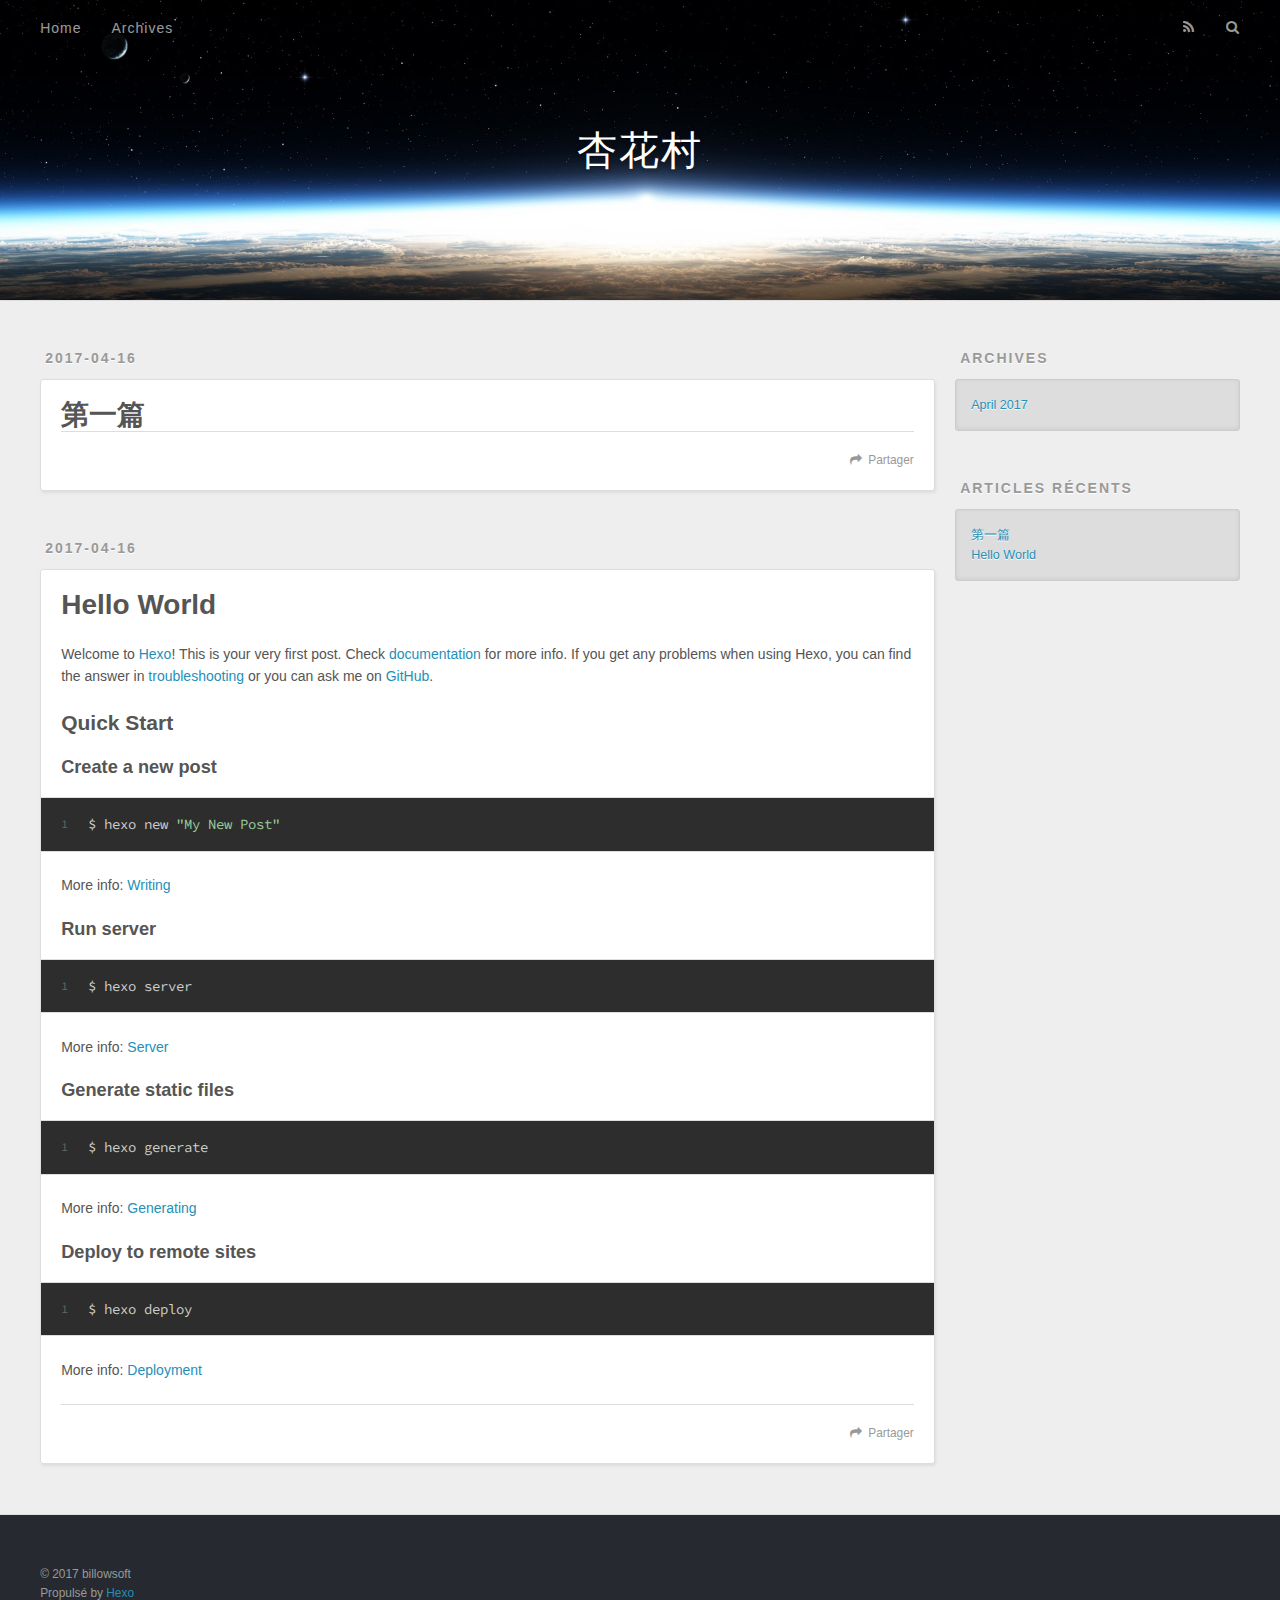
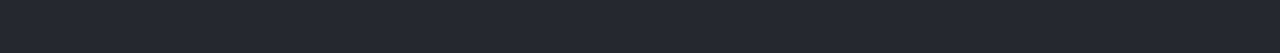
==== index.html @ 6be40b45 "Site updated: 2017-04-16 17:33:04" ====
<!DOCTYPE html>
<html>
<head>
  <meta charset="utf-8">
  
  <title>杏花村</title>
  <meta name="viewport" content="width=device-width, initial-scale=1, maximum-scale=1">
  <meta property="og:type" content="website">
<meta property="og:title" content="杏花村">
<meta property="og:url" content="http://yoursite.com/index.html">
<meta property="og:site_name" content="杏花村">
<meta name="twitter:card" content="summary">
<meta name="twitter:title" content="杏花村">
  
    <link rel="alternate" href="/atom.xml" title="杏花村" type="application/atom+xml">
  
  
    <link rel="icon" href="/favicon.png">
  
  
    <link href="//fonts.googleapis.com/css?family=Source+Code+Pro" rel="stylesheet" type="text/css">
  
  <link rel="stylesheet" href="/css/style.css">
  

</head>

<body>
  <div id="container">
    <div id="wrap">
      <header id="header">
  <div id="banner"></div>
  <div id="header-outer" class="outer">
    <div id="header-title" class="inner">
      <h1 id="logo-wrap">
        <a href="/" id="logo">杏花村</a>
      </h1>
      
    </div>
    <div id="header-inner" class="inner">
      <nav id="main-nav">
        <a id="main-nav-toggle" class="nav-icon"></a>
        
          <a class="main-nav-link" href="/">Home</a>
        
          <a class="main-nav-link" href="/archives">Archives</a>
        
      </nav>
      <nav id="sub-nav">
        
          <a id="nav-rss-link" class="nav-icon" href="/atom.xml" title="Flux RSS"></a>
        
        <a id="nav-search-btn" class="nav-icon" title="Rechercher"></a>
      </nav>
      <div id="search-form-wrap">
        <form action="//google.com/search" method="get" accept-charset="UTF-8" class="search-form"><input type="search" name="q" class="search-form-input" placeholder="Search"><button type="submit" class="search-form-submit">&#xF002;</button><input type="hidden" name="sitesearch" value="http://yoursite.com"></form>
      </div>
    </div>
  </div>
</header>
      <div class="outer">
        <section id="main">
  
    <article id="post-第一篇" class="article article-type-post" itemscope itemprop="blogPost">
  <div class="article-meta">
    <a href="/2017/04/16/第一篇/" class="article-date">
  <time datetime="2017-04-16T09:29:14.000Z" itemprop="datePublished">2017-04-16</time>
</a>
    
  </div>
  <div class="article-inner">
    
    
      <header class="article-header">
        
  
    <h1 itemprop="name">
      <a class="article-title" href="/2017/04/16/第一篇/">第一篇</a>
    </h1>
  

      </header>
    
    <div class="article-entry" itemprop="articleBody">
      
        
      
    </div>
    <footer class="article-footer">
      <a data-url="http://yoursite.com/2017/04/16/第一篇/" data-id="cj1khpnc20001h8ak7yuto65y" class="article-share-link">Partager</a>
      
      
    </footer>
  </div>
  
</article>


  
    <article id="post-hello-world" class="article article-type-post" itemscope itemprop="blogPost">
  <div class="article-meta">
    <a href="/2017/04/16/hello-world/" class="article-date">
  <time datetime="2017-04-16T09:22:47.694Z" itemprop="datePublished">2017-04-16</time>
</a>
    
  </div>
  <div class="article-inner">
    
    
      <header class="article-header">
        
  
    <h1 itemprop="name">
      <a class="article-title" href="/2017/04/16/hello-world/">Hello World</a>
    </h1>
  

      </header>
    
    <div class="article-entry" itemprop="articleBody">
      
        <p>Welcome to <a href="https://hexo.io/" target="_blank" rel="external">Hexo</a>! This is your very first post. Check <a href="https://hexo.io/docs/" target="_blank" rel="external">documentation</a> for more info. If you get any problems when using Hexo, you can find the answer in <a href="https://hexo.io/docs/troubleshooting.html" target="_blank" rel="external">troubleshooting</a> or you can ask me on <a href="https://github.com/hexojs/hexo/issues" target="_blank" rel="external">GitHub</a>.</p>
<h2 id="Quick-Start"><a href="#Quick-Start" class="headerlink" title="Quick Start"></a>Quick Start</h2><h3 id="Create-a-new-post"><a href="#Create-a-new-post" class="headerlink" title="Create a new post"></a>Create a new post</h3><figure class="highlight bash"><table><tr><td class="gutter"><pre><div class="line">1</div></pre></td><td class="code"><pre><div class="line">$ hexo new <span class="string">"My New Post"</span></div></pre></td></tr></table></figure>
<p>More info: <a href="https://hexo.io/docs/writing.html" target="_blank" rel="external">Writing</a></p>
<h3 id="Run-server"><a href="#Run-server" class="headerlink" title="Run server"></a>Run server</h3><figure class="highlight bash"><table><tr><td class="gutter"><pre><div class="line">1</div></pre></td><td class="code"><pre><div class="line">$ hexo server</div></pre></td></tr></table></figure>
<p>More info: <a href="https://hexo.io/docs/server.html" target="_blank" rel="external">Server</a></p>
<h3 id="Generate-static-files"><a href="#Generate-static-files" class="headerlink" title="Generate static files"></a>Generate static files</h3><figure class="highlight bash"><table><tr><td class="gutter"><pre><div class="line">1</div></pre></td><td class="code"><pre><div class="line">$ hexo generate</div></pre></td></tr></table></figure>
<p>More info: <a href="https://hexo.io/docs/generating.html" target="_blank" rel="external">Generating</a></p>
<h3 id="Deploy-to-remote-sites"><a href="#Deploy-to-remote-sites" class="headerlink" title="Deploy to remote sites"></a>Deploy to remote sites</h3><figure class="highlight bash"><table><tr><td class="gutter"><pre><div class="line">1</div></pre></td><td class="code"><pre><div class="line">$ hexo deploy</div></pre></td></tr></table></figure>
<p>More info: <a href="https://hexo.io/docs/deployment.html" target="_blank" rel="external">Deployment</a></p>

      
    </div>
    <footer class="article-footer">
      <a data-url="http://yoursite.com/2017/04/16/hello-world/" data-id="cj1khpnbm0000h8akjhmw5vc5" class="article-share-link">Partager</a>
      
      
    </footer>
  </div>
  
</article>


  

</section>
        
          <aside id="sidebar">
  
    

  
    

  
    
  
    
  <div class="widget-wrap">
    <h3 class="widget-title">Archives</h3>
    <div class="widget">
      <ul class="archive-list"><li class="archive-list-item"><a class="archive-list-link" href="/archives/2017/04/">April 2017</a></li></ul>
    </div>
  </div>


  
    
  <div class="widget-wrap">
    <h3 class="widget-title">Articles récents</h3>
    <div class="widget">
      <ul>
        
          <li>
            <a href="/2017/04/16/第一篇/">第一篇</a>
          </li>
        
          <li>
            <a href="/2017/04/16/hello-world/">Hello World</a>
          </li>
        
      </ul>
    </div>
  </div>

  
</aside>
        
      </div>
      <footer id="footer">
  
  <div class="outer">
    <div id="footer-info" class="inner">
      &copy; 2017 billowsoft<br>
      Propulsé by <a href="http://hexo.io/" target="_blank">Hexo</a>
    </div>
  </div>
</footer>
    </div>
    <nav id="mobile-nav">
  
    <a href="/" class="mobile-nav-link">Home</a>
  
    <a href="/archives" class="mobile-nav-link">Archives</a>
  
</nav>
    

<script src="//ajax.googleapis.com/ajax/libs/jquery/2.0.3/jquery.min.js"></script>


  <link rel="stylesheet" href="/fancybox/jquery.fancybox.css">
  <script src="/fancybox/jquery.fancybox.pack.js"></script>


<script src="/js/script.js"></script>

  </div>
</body>
</html>
---- css/style.css ----
body {
  width: 100%;
}
body:before,
body:after {
  content: "";
  display: table;
}
body:after {
  clear: both;
}
html,
body,
div,
span,
applet,
object,
iframe,
h1,
h2,
h3,
h4,
h5,
h6,
p,
blockquote,
pre,
a,
abbr,
acronym,
address,
big,
cite,
code,
del,
dfn,
em,
img,
ins,
kbd,
q,
s,
samp,
small,
strike,
strong,
sub,
sup,
tt,
var,
dl,
dt,
dd,
ol,
ul,
li,
fieldset,
form,
label,
legend,
table,
caption,
tbody,
tfoot,
thead,
tr,
th,
td {
  margin: 0;
  padding: 0;
  border: 0;
  outline: 0;
  font-weight: inherit;
  font-style: inherit;
  font-family: inherit;
  font-size: 100%;
  vertical-align: baseline;
}
body {
  line-height: 1;
  color: #000;
  background: #fff;
}
ol,
ul {
  list-style: none;
}
table {
  border-collapse: separate;
  border-spacing: 0;
  vertical-align: middle;
}
caption,
th,
td {
  text-align: left;
  font-weight: normal;
  vertical-align: middle;
}
a img {
  border: none;
}
input,
button {
  margin: 0;
  padding: 0;
}
input::-moz-focus-inner,
button::-moz-focus-inner {
  border: 0;
  padding: 0;
}
@font-face {
  font-family: FontAwesome;
  font-style: normal;
  font-weight: normal;
  src: url("fonts/fontawesome-webfont.eot?v=#4.0.3");
  src: url("fonts/fontawesome-webfont.eot?#iefix&v=#4.0.3") format("embedded-opentype"), url("fonts/fontawesome-webfont.woff?v=#4.0.3") format("woff"), url("fonts/fontawesome-webfont.ttf?v=#4.0.3") format("truetype"), url("fonts/fontawesome-webfont.svg#fontawesomeregular?v=#4.0.3") format("svg");
}
html,
body,
#container {
  height: 100%;
}
body {
  background: #eee;
  font: 14px "Helvetica Neue", Helvetica, Arial, sans-serif;
  -webkit-text-size-adjust: 100%;
}
.outer {
  max-width: 1220px;
  margin: 0 auto;
  padding: 0 20px;
}
.outer:before,
.outer:after {
  content: "";
  display: table;
}
.outer:after {
  clear: both;
}
.inner {
  display: inline;
  float: left;
  width: 98.33333333333333%;
  margin: 0 0.833333333333333%;
}
.left,
.alignleft {
  float: left;
}
.right,
.alignright {
  float: right;
}
.clear {
  clear: both;
}
#container {
  position: relative;
}
.mobile-nav-on {
  overflow: hidden;
}
#wrap {
  height: 100%;
  width: 100%;
  position: absolute;
  top: 0;
  left: 0;
  -webkit-transition: 0.2s ease-out;
  -moz-transition: 0.2s ease-out;
  -ms-transition: 0.2s ease-out;
  transition: 0.2s ease-out;
  z-index: 1;
  background: #eee;
}
.mobile-nav-on #wrap {
  left: 280px;
}
@media screen and (min-width: 768px) {
  #main {
    display: inline;
    float: left;
    width: 73.33333333333333%;
    margin: 0 0.833333333333333%;
  }
}
.article-date,
.article-category-link,
.archive-year,
.widget-title {
  text-decoration: none;
  text-transform: uppercase;
  letter-spacing: 2px;
  color: #999;
  margin-bottom: 1em;
  margin-left: 5px;
  line-height: 1em;
  text-shadow: 0 1px #fff;
  font-weight: bold;
}
.article-inner,
.archive-article-inner {
  background: #fff;
  -webkit-box-shadow: 1px 2px 3px #ddd;
  box-shadow: 1px 2px 3px #ddd;
  border: 1px solid #ddd;
  border-radius: 3px;
}
.article-entry h1,
.widget h1 {
  font-size: 2em;
}
.article-entry h2,
.widget h2 {
  font-size: 1.5em;
}
.article-entry h3,
.widget h3 {
  font-size: 1.3em;
}
.article-entry h4,
.widget h4 {
  font-size: 1.2em;
}
.article-entry h5,
.widget h5 {
  font-size: 1em;
}
.article-entry h6,
.widget h6 {
  font-size: 1em;
  color: #999;
}
.article-entry hr,
.widget hr {
  border: 1px dashed #ddd;
}
.article-entry strong,
.widget strong {
  font-weight: bold;
}
.article-entry em,
.widget em,
.article-entry cite,
.widget cite {
  font-style: italic;
}
.article-entry sup,
.widget sup,
.article-entry sub,
.widget sub {
  font-size: 0.75em;
  line-height: 0;
  position: relative;
  vertical-align: baseline;
}
.article-entry sup,
.widget sup {
  top: -0.5em;
}
.article-entry sub,
.widget sub {
  bottom: -0.2em;
}
.article-entry small,
.widget small {
  font-size: 0.85em;
}
.article-entry acronym,
.widget acronym,
.article-entry abbr,
.widget abbr {
  border-bottom: 1px dotted;
}
.article-entry ul,
.widget ul,
.article-entry ol,
.widget ol,
.article-entry dl,
.widget dl {
  margin: 0 20px;
  line-height: 1.6em;
}
.article-entry ul ul,
.widget ul ul,
.article-entry ol ul,
.widget ol ul,
.article-entry ul ol,
.widget ul ol,
.article-entry ol ol,
.widget ol ol {
  margin-top: 0;
  margin-bottom: 0;
}
.article-entry ul,
.widget ul {
  list-style: disc;
}
.article-entry ol,
.widget ol {
  list-style: decimal;
}
.article-entry dt,
.widget dt {
  font-weight: bold;
}
#header {
  height: 300px;
  position: relative;
  border-bottom: 1px solid #ddd;
}
#header:before,
#header:after {
  content: "";
  position: absolute;
  left: 0;
  right: 0;
  height: 40px;
}
#header:before {
  top: 0;
  background: -webkit-linear-gradient(rgba(0,0,0,0.2), transparent);
  background: -moz-linear-gradient(rgba(0,0,0,0.2), transparent);
  background: -ms-linear-gradient(rgba(0,0,0,0.2), transparent);
  background: linear-gradient(rgba(0,0,0,0.2), transparent);
}
#header:after {
  bottom: 0;
  background: -webkit-linear-gradient(transparent, rgba(0,0,0,0.2));
  background: -moz-linear-gradient(transparent, rgba(0,0,0,0.2));
  background: -ms-linear-gradient(transparent, rgba(0,0,0,0.2));
  background: linear-gradient(transparent, rgba(0,0,0,0.2));
}
#header-outer {
  height: 100%;
  position: relative;
}
#header-inner {
  position: relative;
  overflow: hidden;
}
#banner {
  position: absolute;
  top: 0;
  left: 0;
  width: 100%;
  height: 100%;
  background: url("images/banner.jpg") center #000;
  -webkit-background-size: cover;
  -moz-background-size: cover;
  background-size: cover;
  z-index: -1;
}
#header-title {
  text-align: center;
  height: 40px;
  position: absolute;
  top: 50%;
  left: 0;
  margin-top: -20px;
}
#logo,
#subtitle {
  text-decoration: none;
  color: #fff;
  font-weight: 300;
  text-shadow: 0 1px 4px rgba(0,0,0,0.3);
}
#logo {
  font-size: 40px;
  line-height: 40px;
  letter-spacing: 2px;
}
#subtitle {
  font-size: 16px;
  line-height: 16px;
  letter-spacing: 1px;
}
#subtitle-wrap {
  margin-top: 16px;
}
#main-nav {
  float: left;
  margin-left: -15px;
}
.nav-icon,
.main-nav-link {
  float: left;
  color: #fff;
  opacity: 0.6;
  text-decoration: none;
  text-shadow: 0 1px rgba(0,0,0,0.2);
  -webkit-transition: opacity 0.2s;
  -moz-transition: opacity 0.2s;
  -ms-transition: opacity 0.2s;
  transition: opacity 0.2s;
  display: block;
  padding: 20px 15px;
}
.nav-icon:hover,
.main-nav-link:hover {
  opacity: 1;
}
.nav-icon {
  font-family: FontAwesome;
  text-align: center;
  font-size: 14px;
  width: 14px;
  height: 14px;
  padding: 20px 15px;
  position: relative;
  cursor: pointer;
}
.main-nav-link {
  font-weight: 300;
  letter-spacing: 1px;
}
@media screen and (max-width: 479px) {
  .main-nav-link {
    display: none;
  }
}
#main-nav-toggle {
  display: none;
}
#main-nav-toggle:before {
  content: "\f0c9";
}
@media screen and (max-width: 479px) {
  #main-nav-toggle {
    display: block;
  }
}
#sub-nav {
  float: right;
  margin-right: -15px;
}
#nav-rss-link:before {
  content: "\f09e";
}
#nav-search-btn:before {
  content: "\f002";
}
#search-form-wrap {
  position: absolute;
  top: 15px;
  width: 150px;
  height: 30px;
  right: -150px;
  opacity: 0;
  -webkit-transition: 0.2s ease-out;
  -moz-transition: 0.2s ease-out;
  -ms-transition: 0.2s ease-out;
  transition: 0.2s ease-out;
}
#search-form-wrap.on {
  opacity: 1;
  right: 0;
}
@media screen and (max-width: 479px) {
  #search-form-wrap {
    width: 100%;
    right: -100%;
  }
}
.search-form {
  position: absolute;
  top: 0;
  left: 0;
  right: 0;
  background: #fff;
  padding: 5px 15px;
  border-radius: 15px;
  -webkit-box-shadow: 0 0 10px rgba(0,0,0,0.3);
  box-shadow: 0 0 10px rgba(0,0,0,0.3);
}
.search-form-input {
  border: none;
  background: none;
  color: #555;
  width: 100%;
  font: 13px "Helvetica Neue", Helvetica, Arial, sans-serif;
  outline: none;
}
.search-form-input::-webkit-search-results-decoration,
.search-form-input::-webkit-search-cancel-button {
  -webkit-appearance: none;
}
.search-form-submit {
  position: absolute;
  top: 50%;
  right: 10px;
  margin-top: -7px;
  font: 13px FontAwesome;
  border: none;
  background: none;
  color: #bbb;
  cursor: pointer;
}
.search-form-submit:hover,
.search-form-submit:focus {
  color: #777;
}
.article {
  margin: 50px 0;
}
.article-inner {
  overflow: hidden;
}
.article-meta:before,
.article-meta:after {
  content: "";
  display: table;
}
.article-meta:after {
  clear: both;
}
.article-date {
  float: left;
}
.article-category {
  float: left;
  line-height: 1em;
  color: #ccc;
  text-shadow: 0 1px #fff;
  margin-left: 8px;
}
.article-category:before {
  content: "\2022";
}
.article-category-link {
  margin: 0 12px 1em;
}
.article-header {
  padding: 20px 20px 0;
}
.article-title {
  text-decoration: none;
  font-size: 2em;
  font-weight: bold;
  color: #555;
  line-height: 1.1em;
  -webkit-transition: color 0.2s;
  -moz-transition: color 0.2s;
  -ms-transition: color 0.2s;
  transition: color 0.2s;
}
a.article-title:hover {
  color: #258fb8;
}
.article-entry {
  color: #555;
  padding: 0 20px;
}
.article-entry:before,
.article-entry:after {
  content: "";
  display: table;
}
.article-entry:after {
  clear: both;
}
.article-entry p,
.article-entry table {
  line-height: 1.6em;
  margin: 1.6em 0;
}
.article-entry h1,
.article-entry h2,
.article-entry h3,
.article-entry h4,
.article-entry h5,
.article-entry h6 {
  font-weight: bold;
}
.article-entry h1,
.article-entry h2,
.article-entry h3,
.article-entry h4,
.article-entry h5,
.article-entry h6 {
  line-height: 1.1em;
  margin: 1.1em 0;
}
.article-entry a {
  color: #258fb8;
  text-decoration: none;
}
.article-entry a:hover {
  text-decoration: underline;
}
.article-entry ul,
.article-entry ol,
.article-entry dl {
  margin-top: 1.6em;
  margin-bottom: 1.6em;
}
.article-entry img,
.article-entry video {
  max-width: 100%;
  height: auto;
  display: block;
  margin: auto;
}
.article-entry iframe {
  border: none;
}
.article-entry table {
  width: 100%;
  border-collapse: collapse;
  border-spacing: 0;
}
.article-entry th {
  font-weight: bold;
  border-bottom: 3px solid #ddd;
  padding-bottom: 0.5em;
}
.article-entry td {
  border-bottom: 1px solid #ddd;
  padding: 10px 0;
}
.article-entry blockquote {
  font-family: Georgia, "Times New Roman", serif;
  font-size: 1.4em;
  margin: 1.6em 20px;
  text-align: center;
}
.article-entry blockquote footer {
  font-size: 14px;
  margin: 1.6em 0;
  font-family: "Helvetica Neue", Helvetica, Arial, sans-serif;
}
.article-entry blockquote footer cite:before {
  content: "—";
  padding: 0 0.5em;
}
.article-entry .pullquote {
  text-align: left;
  width: 45%;
  margin: 0;
}
.article-entry .pullquote.left {
  margin-left: 0.5em;
  margin-right: 1em;
}
.article-entry .pullquote.right {
  margin-right: 0.5em;
  margin-left: 1em;
}
.article-entry .caption {
  color: #999;
  display: block;
  font-size: 0.9em;
  margin-top: 0.5em;
  position: relative;
  text-align: center;
}
.article-entry .video-container {
  position: relative;
  padding-top: 56.25%;
  height: 0;
  overflow: hidden;
}
.article-entry .video-container iframe,
.article-entry .video-container object,
.article-entry .video-container embed {
  position: absolute;
  top: 0;
  left: 0;
  width: 100%;
  height: 100%;
  margin-top: 0;
}
.article-more-link a {
  display: inline-block;
  line-height: 1em;
  padding: 6px 15px;
  border-radius: 15px;
  background: #eee;
  color: #999;
  text-shadow: 0 1px #fff;
  text-decoration: none;
}
.article-more-link a:hover {
  background: #258fb8;
  color: #fff;
  text-decoration: none;
  text-shadow: 0 1px #1e7293;
}
.article-footer {
  font-size: 0.85em;
  line-height: 1.6em;
  border-top: 1px solid #ddd;
  padding-top: 1.6em;
  margin: 0 20px 20px;
}
.article-footer:before,
.article-footer:after {
  content: "";
  display: table;
}
.article-footer:after {
  clear: both;
}
.article-footer a {
  color: #999;
  text-decoration: none;
}
.article-footer a:hover {
  color: #555;
}
.article-tag-list-item {
  float: left;
  margin-right: 10px;
}
.article-tag-list-link:before {
  content: "#";
}
.article-comment-link {
  float: right;
}
.article-comment-link:before {
  content: "\f075";
  font-family: FontAwesome;
  padding-right: 8px;
}
.article-share-link {
  cursor: pointer;
  float: right;
  margin-left: 20px;
}
.article-share-link:before {
  content: "\f064";
  font-family: FontAwesome;
  padding-right: 6px;
}
#article-nav {
  position: relative;
}
#article-nav:before,
#article-nav:after {
  content: "";
  display: table;
}
#article-nav:after {
  clear: both;
}
@media screen and (min-width: 768px) {
  #article-nav {
    margin: 50px 0;
  }
  #article-nav:before {
    width: 8px;
    height: 8px;
    position: absolute;
    top: 50%;
    left: 50%;
    margin-top: -4px;
    margin-left: -4px;
    content: "";
    border-radius: 50%;
    background: #ddd;
    -webkit-box-shadow: 0 1px 2px #fff;
    box-shadow: 0 1px 2px #fff;
  }
}
.article-nav-link-wrap {
  text-decoration: none;
  text-shadow: 0 1px #fff;
  color: #999;
  -webkit-box-sizing: border-box;
  -moz-box-sizing: border-box;
  box-sizing: border-box;
  margin-top: 50px;
  text-align: center;
  display: block;
}
.article-nav-link-wrap:hover {
  color: #555;
}
@media screen and (min-width: 768px) {
  .article-nav-link-wrap {
    width: 50%;
    margin-top: 0;
  }
}
@media screen and (min-width: 768px) {
  #article-nav-newer {
    float: left;
    text-align: right;
    padding-right: 20px;
  }
}
@media screen and (min-width: 768px) {
  #article-nav-older {
    float: right;
    text-align: left;
    padding-left: 20px;
  }
}
.article-nav-caption {
  text-transform: uppercase;
  letter-spacing: 2px;
  color: #ddd;
  line-height: 1em;
  font-weight: bold;
}
#article-nav-newer .article-nav-caption {
  margin-right: -2px;
}
.article-nav-title {
  font-size: 0.85em;
  line-height: 1.6em;
  margin-top: 0.5em;
}
.article-share-box {
  position: absolute;
  display: none;
  background: #fff;
  -webkit-box-shadow: 1px 2px 10px rgba(0,0,0,0.2);
  box-shadow: 1px 2px 10px rgba(0,0,0,0.2);
  border-radius: 3px;
  margin-left: -145px;
  overflow: hidden;
  z-index: 1;
}
.article-share-box.on {
  display: block;
}
.article-share-input {
  width: 100%;
  background: none;
  -webkit-box-sizing: border-box;
  -moz-box-sizing: border-box;
  box-sizing: border-box;
  font: 14px "Helvetica Neue", Helvetica, Arial, sans-serif;
  padding: 0 15px;
  color: #555;
  outline: none;
  border: 1px solid #ddd;
  border-radius: 3px 3px 0 0;
  height: 36px;
  line-height: 36px;
}
.article-share-links {
  background: #eee;
}
.article-share-links:before,
.article-share-links:after {
  content: "";
  display: table;
}
.article-share-links:after {
  clear: both;
}
.article-share-twitter,
.article-share-facebook,
.article-share-pinterest,
.article-share-google {
  width: 50px;
  height: 36px;
  display: block;
  float: left;
  position: relative;
  color: #999;
  text-shadow: 0 1px #fff;
}
.article-share-twitter:before,
.article-share-facebook:before,
.article-share-pinterest:before,
.article-share-google:before {
  font-size: 20px;
  font-family: FontAwesome;
  width: 20px;
  height: 20px;
  position: absolute;
  top: 50%;
  left: 50%;
  margin-top: -10px;
  margin-left: -10px;
  text-align: center;
}
.article-share-twitter:hover,
.article-share-facebook:hover,
.article-share-pinterest:hover,
.article-share-google:hover {
  color: #fff;
}
.article-share-twitter:before {
  content: "\f099";
}
.article-share-twitter:hover {
  background: #00aced;
  text-shadow: 0 1px #008abe;
}
.article-share-facebook:before {
  content: "\f09a";
}
.article-share-facebook:hover {
  background: #3b5998;
  text-shadow: 0 1px #2f477a;
}
.article-share-pinterest:before {
  content: "\f0d2";
}
.article-share-pinterest:hover {
  background: #cb2027;
  text-shadow: 0 1px #a21a1f;
}
.article-share-google:before {
  content: "\f0d5";
}
.article-share-google:hover {
  background: #dd4b39;
  text-shadow: 0 1px #be3221;
}
.article-gallery {
  background: #000;
  position: relative;
}
.article-gallery-photos {
  position: relative;
  overflow: hidden;
}
.article-gallery-img {
  display: none;
  max-width: 100%;
}
.article-gallery-img:first-child {
  display: block;
}
.article-gallery-img.loaded {
  position: absolute;
  display: block;
}
.article-gallery-img img {
  display: block;
  max-width: 100%;
  margin: 0 auto;
}
#comments {
  background: #fff;
  -webkit-box-shadow: 1px 2px 3px #ddd;
  box-shadow: 1px 2px 3px #ddd;
  padding: 20px;
  border: 1px solid #ddd;
  border-radius: 3px;
  margin: 50px 0;
}
#comments a {
  color: #258fb8;
}
.archives-wrap {
  margin: 50px 0;
}
.archives:before,
.archives:after {
  content: "";
  display: table;
}
.archives:after {
  clear: both;
}
.archive-year-wrap {
  margin-bottom: 1em;
}
.archives {
  -webkit-column-gap: 10px;
  -moz-column-gap: 10px;
  column-gap: 10px;
}
@media screen and (min-width: 480px) and (max-width: 767px) {
  .archives {
    -webkit-column-count: 2;
    -moz-column-count: 2;
    column-count: 2;
  }
}
@media screen and (min-width: 768px) {
  .archives {
    -webkit-column-count: 3;
    -moz-column-count: 3;
    column-count: 3;
  }
}
.archive-article {
  -webkit-column-break-inside: avoid;
  page-break-inside: avoid;
  overflow: hidden;
  break-inside: avoid-column;
}
.archive-article-inner {
  padding: 10px;
  margin-bottom: 15px;
}
.archive-article-title {
  text-decoration: none;
  font-weight: bold;
  color: #555;
  -webkit-transition: color 0.2s;
  -moz-transition: color 0.2s;
  -ms-transition: color 0.2s;
  transition: color 0.2s;
  line-height: 1.6em;
}
.archive-article-title:hover {
  color: #258fb8;
}
.archive-article-footer {
  margin-top: 1em;
}
.archive-article-date {
  color: #999;
  text-decoration: none;
  font-size: 0.85em;
  line-height: 1em;
  margin-bottom: 0.5em;
  display: block;
}
#page-nav {
  margin: 50px auto;
  background: #fff;
  -webkit-box-shadow: 1px 2px 3px #ddd;
  box-shadow: 1px 2px 3px #ddd;
  border: 1px solid #ddd;
  border-radius: 3px;
  text-align: center;
  color: #999;
  overflow: hidden;
}
#page-nav:before,
#page-nav:after {
  content: "";
  display: table;
}
#page-nav:after {
  clear: both;
}
#page-nav a,
#page-nav span {
  padding: 10px 20px;
  line-height: 1;
  height: 2ex;
}
#page-nav a {
  color: #999;
  text-decoration: none;
}
#page-nav a:hover {
  background: #999;
  color: #fff;
}
#page-nav .prev {
  float: left;
}
#page-nav .next {
  float: right;
}
#page-nav .page-number {
  display: inline-block;
}
@media screen and (max-width: 479px) {
  #page-nav .page-number {
    display: none;
  }
}
#page-nav .current {
  color: #555;
  font-weight: bold;
}
#page-nav .space {
  color: #ddd;
}
#footer {
  background: #262a30;
  padding: 50px 0;
  border-top: 1px solid #ddd;
  color: #999;
}
#footer a {
  color: #258fb8;
  text-decoration: none;
}
#footer a:hover {
  text-decoration: underline;
}
#footer-info {
  line-height: 1.6em;
  font-size: 0.85em;
}
.article-entry pre,
.article-entry .highlight {
  background: #2d2d2d;
  margin: 0 -20px;
  padding: 15px 20px;
  border-style: solid;
  border-color: #ddd;
  border-width: 1px 0;
  overflow: auto;
  color: #ccc;
  line-height: 22.400000000000002px;
}
.article-entry .highlight .gutter pre,
.article-entry .gist .gist-file .gist-data .line-numbers {
  color: #666;
  font-size: 0.85em;
}
.article-entry pre,
.article-entry code {
  font-family: "Source Code Pro", Consolas, Monaco, Menlo, Consolas, monospace;
}
.article-entry code {
  background: #eee;
  text-shadow: 0 1px #fff;
  padding: 0 0.3em;
}
.article-entry pre code {
  background: none;
  text-shadow: none;
  padding: 0;
}
.article-entry .highlight pre {
  border: none;
  margin: 0;
  padding: 0;
}
.article-entry .highlight table {
  margin: 0;
  width: auto;
}
.article-entry .highlight td {
  border: none;
  padding: 0;
}
.article-entry .highlight figcaption {
  font-size: 0.85em;
  color: #999;
  line-height: 1em;
  margin-bottom: 1em;
}
.article-entry .highlight figcaption:before,
.article-entry .highlight figcaption:after {
  content: "";
  display: table;
}
.article-entry .highlight figcaption:after {
  clear: both;
}
.article-entry .highlight figcaption a {
  float: right;
}
.article-entry .highlight .gutter pre {
  text-align: right;
  padding-right: 20px;
}
.article-entry .highlight .line {
  height: 22.400000000000002px;
}
.article-entry .highlight .line.marked {
  background: #515151;
}
.article-entry .gist {
  margin: 0 -20px;
  border-style: solid;
  border-color: #ddd;
  border-width: 1px 0;
  background: #2d2d2d;
  padding: 15px 20px 15px 0;
}
.article-entry .gist .gist-file {
  border: none;
  font-family: "Source Code Pro", Consolas, Monaco, Menlo, Consolas, monospace;
  margin: 0;
}
.article-entry .gist .gist-file .gist-data {
  background: none;
  border: none;
}
.article-entry .gist .gist-file .gist-data .line-numbers {
  background: none;
  border: none;
  padding: 0 20px 0 0;
}
.article-entry .gist .gist-file .gist-data .line-data {
  padding: 0 !important;
}
.article-entry .gist .gist-file .highlight {
  margin: 0;
  padding: 0;
  border: none;
}
.article-entry .gist .gist-file .gist-meta {
  background: #2d2d2d;
  color: #999;
  font: 0.85em "Helvetica Neue", Helvetica, Arial, sans-serif;
  text-shadow: 0 0;
  padding: 0;
  margin-top: 1em;
  margin-left: 20px;
}
.article-entry .gist .gist-file .gist-meta a {
  color: #258fb8;
  font-weight: normal;
}
.article-entry .gist .gist-file .gist-meta a:hover {
  text-decoration: underline;
}
pre .comment,
pre .title {
  color: #999;
}
pre .variable,
pre .attribute,
pre .tag,
pre .regexp,
pre .ruby .constant,
pre .xml .tag .title,
pre .xml .pi,
pre .xml .doctype,
pre .html .doctype,
pre .css .id,
pre .css .class,
pre .css .pseudo {
  color: #f2777a;
}
pre .number,
pre .preprocessor,
pre .built_in,
pre .literal,
pre .params,
pre .constant {
  color: #f99157;
}
pre .class,
pre .ruby .class .title,
pre .css .rules .attribute {
  color: #9c9;
}
pre .string,
pre .value,
pre .inheritance,
pre .header,
pre .ruby .symbol,
pre .xml .cdata {
  color: #9c9;
}
pre .css .hexcolor {
  color: #6cc;
}
pre .function,
pre .python .decorator,
pre .python .title,
pre .ruby .function .title,
pre .ruby .title .keyword,
pre .perl .sub,
pre .javascript .title,
pre .coffeescript .title {
  color: #69c;
}
pre .keyword,
pre .javascript .function {
  color: #c9c;
}
@media screen and (max-width: 479px) {
  #mobile-nav {
    position: absolute;
    top: 0;
    left: 0;
    width: 280px;
    height: 100%;
    background: #191919;
    border-right: 1px solid #fff;
  }
}
@media screen and (max-width: 479px) {
  .mobile-nav-link {
    display: block;
    color: #999;
    text-decoration: none;
    padding: 15px 20px;
    font-weight: bold;
  }
  .mobile-nav-link:hover {
    color: #fff;
  }
}
@media screen and (min-width: 768px) {
  #sidebar {
    display: inline;
    float: left;
    width: 23.333333333333332%;
    margin: 0 0.833333333333333%;
  }
}
.widget-wrap {
  margin: 50px 0;
}
.widget {
  color: #777;
  text-shadow: 0 1px #fff;
  background: #ddd;
  -webkit-box-shadow: 0 -1px 4px #ccc inset;
  box-shadow: 0 -1px 4px #ccc inset;
  border: 1px solid #ccc;
  padding: 15px;
  border-radius: 3px;
}
.widget a {
  color: #258fb8;
  text-decoration: none;
}
.widget a:hover {
  text-decoration: underline;
}
.widget ul ul,
.widget ol ul,
.widget dl ul,
.widget ul ol,
.widget ol ol,
.widget dl ol,
.widget ul dl,
.widget ol dl,
.widget dl dl {
  margin-left: 15px;
  list-style: disc;
}
.widget {
  line-height: 1.6em;
  word-wrap: break-word;
  font-size: 0.9em;
}
.widget ul,
.widget ol {
  list-style: none;
  margin: 0;
}
.widget ul ul,
.widget ol ul,
.widget ul ol,
.widget ol ol {
  margin: 0 20px;
}
.widget ul ul,
.widget ol ul {
  list-style: disc;
}
.widget ul ol,
.widget ol ol {
  list-style: decimal;
}
.category-list-count,
.tag-list-count,
.archive-list-count {
  padding-left: 5px;
  color: #999;
  font-size: 0.85em;
}
.category-list-count:before,
.tag-list-count:before,
.archive-list-count:before {
  content: "(";
}
.category-list-count:after,
.tag-list-count:after,
.archive-list-count:after {
  content: ")";
}
.tagcloud a {
  margin-right: 5px;
  display: inline-block;
}
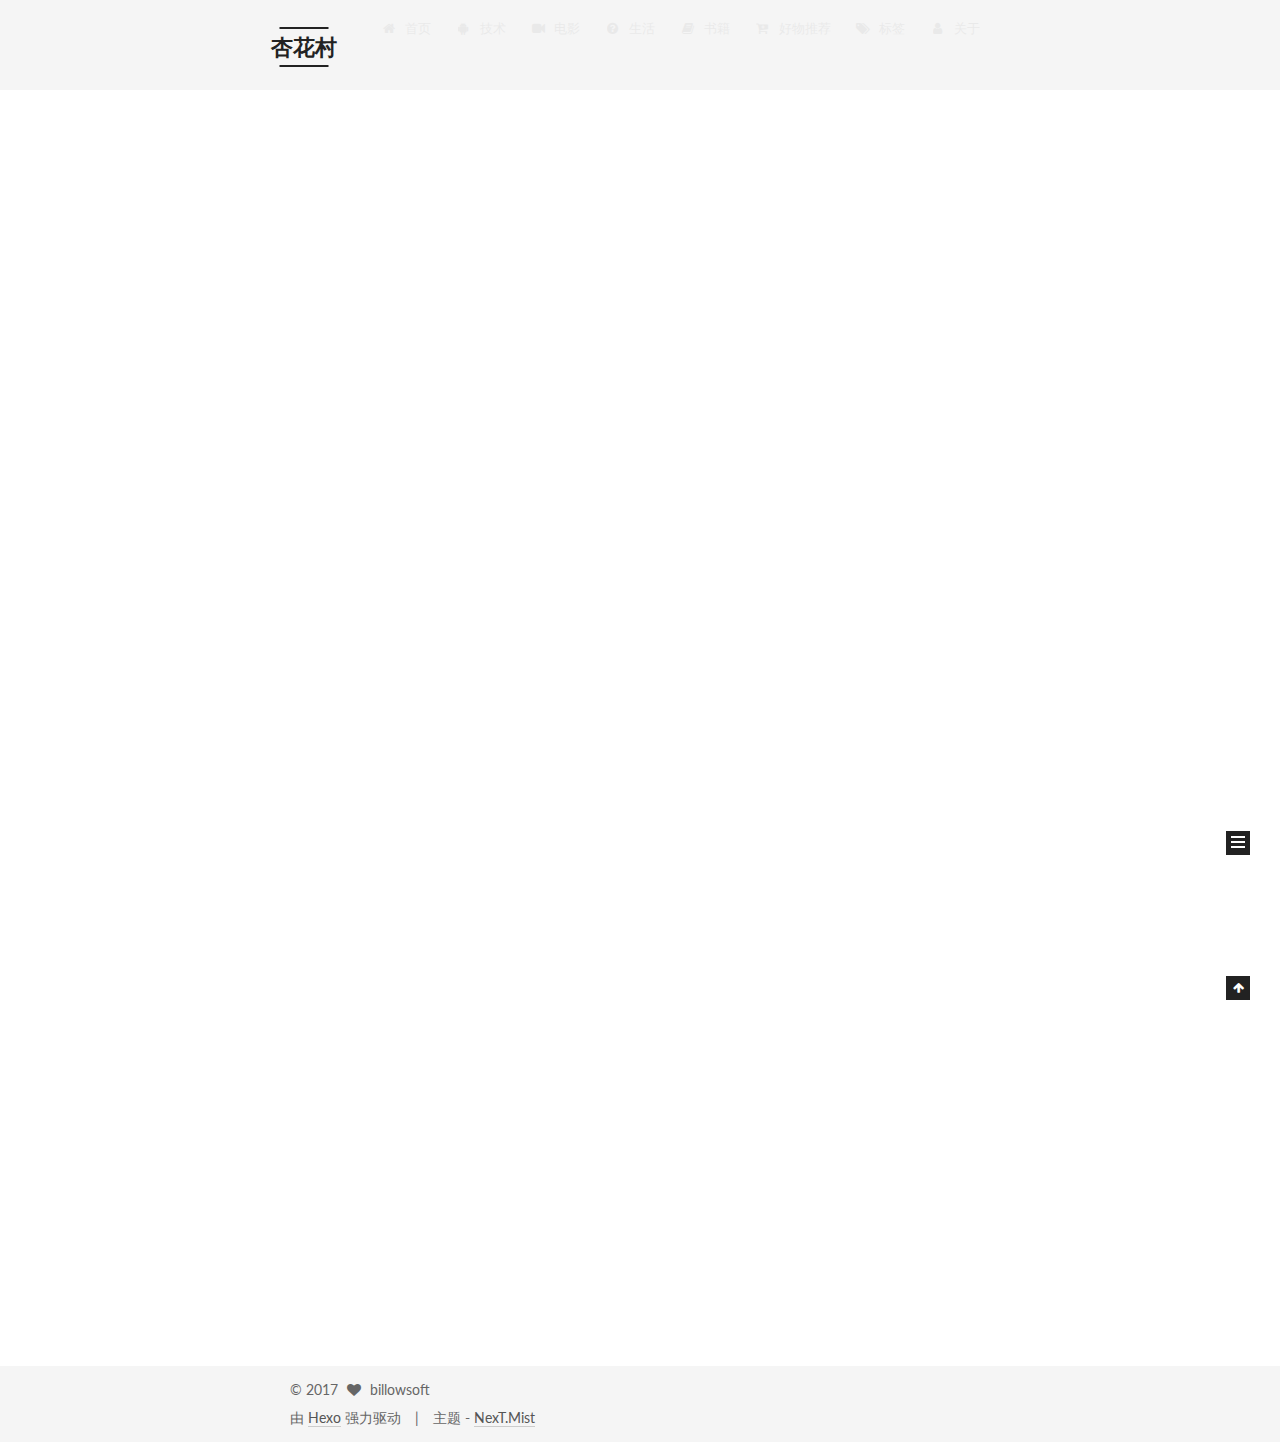
==== commit 71d44927: "Site updated: 2017-04-16 20:51:38" ====
--- a/index.html
+++ b/index.html
@@ -1,125 +1,535 @@
-<!DOCTYPE html>
-<html>
+<!doctype html>
+
+
+
+  
+
+
+<html class="theme-next mist use-motion" lang="zh-Hans">
 <head>
-  <meta charset="utf-8">
-  
-  <title>杏花村</title>
-  <meta name="viewport" content="width=device-width, initial-scale=1, maximum-scale=1">
-  <meta property="og:type" content="website">
+  <meta charset="UTF-8"/>
+<meta http-equiv="X-UA-Compatible" content="IE=edge" />
+<meta name="viewport" content="width=device-width, initial-scale=1, maximum-scale=1"/>
+
+
+
+<meta http-equiv="Cache-Control" content="no-transform" />
+<meta http-equiv="Cache-Control" content="no-siteapp" />
+
+
+
+
+
+
+
+
+
+
+
+
+
+
+
+  
+  
+  <link href="/lib/fancybox/source/jquery.fancybox.css?v=2.1.5" rel="stylesheet" type="text/css" />
+
+
+
+
+  
+  
+  
+  
+
+  
+    
+    
+  
+
+  
+
+  
+
+  
+
+  
+
+  
+    
+    
+    <link href="//fonts.googleapis.com/css?family=Lato:300,300italic,400,400italic,700,700italic&subset=latin,latin-ext" rel="stylesheet" type="text/css">
+  
+
+
+
+
+
+
+<link href="/lib/font-awesome/css/font-awesome.min.css?v=4.6.2" rel="stylesheet" type="text/css" />
+
+<link href="/css/main.css?v=5.1.0" rel="stylesheet" type="text/css" />
+
+
+  <meta name="keywords" content="Hexo, NexT" />
+
+
+
+
+
+
+
+
+  <link rel="shortcut icon" type="image/x-icon" href="/favicon.ico?v=5.1.0" />
+
+
+
+
+
+
+<meta name="description" content="生如夏花之绚烂，死如秋叶之静美">
+<meta property="og:type" content="website">
 <meta property="og:title" content="杏花村">
 <meta property="og:url" content="http://yoursite.com/index.html">
 <meta property="og:site_name" content="杏花村">
+<meta property="og:description" content="生如夏花之绚烂，死如秋叶之静美">
 <meta name="twitter:card" content="summary">
 <meta name="twitter:title" content="杏花村">
-  
-    <link rel="alternate" href="/atom.xml" title="杏花村" type="application/atom+xml">
-  
-  
-    <link rel="icon" href="/favicon.png">
-  
-  
-    <link href="//fonts.googleapis.com/css?family=Source+Code+Pro" rel="stylesheet" type="text/css">
-  
-  <link rel="stylesheet" href="/css/style.css">
-  
-
+<meta name="twitter:description" content="生如夏花之绚烂，死如秋叶之静美">
+
+
+
+<script type="text/javascript" id="hexo.configurations">
+  var NexT = window.NexT || {};
+  var CONFIG = {
+    root: '/',
+    scheme: 'Mist',
+    sidebar: {"position":"left","display":"post","offset":12,"offset_float":0,"b2t":false,"scrollpercent":false},
+    fancybox: true,
+    motion: true,
+    duoshuo: {
+      userId: '0',
+      author: '博主'
+    },
+    algolia: {
+      applicationID: '',
+      apiKey: '',
+      indexName: '',
+      hits: {"per_page":10},
+      labels: {"input_placeholder":"Search for Posts","hits_empty":"We didn't find any results for the search: ${query}","hits_stats":"${hits} results found in ${time} ms"}
+    }
+  };
+</script>
+
+
+
+  <link rel="canonical" href="http://yoursite.com/"/>
+
+
+
+
+
+  <title> 杏花村 </title>
 </head>
 
-<body>
-  <div id="container">
-    <div id="wrap">
-      <header id="header">
-  <div id="banner"></div>
-  <div id="header-outer" class="outer">
-    <div id="header-title" class="inner">
-      <h1 id="logo-wrap">
-        <a href="/" id="logo">杏花村</a>
-      </h1>
-      
-    </div>
-    <div id="header-inner" class="inner">
-      <nav id="main-nav">
-        <a id="main-nav-toggle" class="nav-icon"></a>
-        
-          <a class="main-nav-link" href="/">Home</a>
-        
-          <a class="main-nav-link" href="/archives">Archives</a>
-        
-      </nav>
-      <nav id="sub-nav">
-        
-          <a id="nav-rss-link" class="nav-icon" href="/atom.xml" title="Flux RSS"></a>
-        
-        <a id="nav-search-btn" class="nav-icon" title="Rechercher"></a>
-      </nav>
-      <div id="search-form-wrap">
-        <form action="//google.com/search" method="get" accept-charset="UTF-8" class="search-form"><input type="search" name="q" class="search-form-input" placeholder="Search"><button type="submit" class="search-form-submit">&#xF002;</button><input type="hidden" name="sitesearch" value="http://yoursite.com"></form>
-      </div>
-    </div>
+<body itemscope itemtype="http://schema.org/WebPage" lang="zh-Hans">
+
+  
+
+
+
+
+
+  <script type="text/javascript">
+    var _hmt = _hmt || [];
+    (function() {
+      var hm = document.createElement("script");
+      hm.src = "https://hm.baidu.com/hm.js?ec7ead41adfddb76dd10bd3db284f58b";
+      var s = document.getElementsByTagName("script")[0];
+      s.parentNode.insertBefore(hm, s);
+    })();
+  </script>
+
+
+
+
+
+
+
+
+
+
+  
+  
+    
+  
+
+  <div class="container sidebar-position-left 
+   page-home 
+ ">
+    <div class="headband"></div>
+
+    <header id="header" class="header" itemscope itemtype="http://schema.org/WPHeader">
+      <div class="header-inner"><div class="site-brand-wrapper">
+  <div class="site-meta ">
+    
+
+    <div class="custom-logo-site-title">
+      <a href="/"  class="brand" rel="start">
+        <span class="logo-line-before"><i></i></span>
+        <span class="site-title">杏花村</span>
+        <span class="logo-line-after"><i></i></span>
+      </a>
+    </div>
+      
+        <p class="site-subtitle"></p>
+      
   </div>
-</header>
-      <div class="outer">
-        <section id="main">
-  
-    <article id="post-第一篇" class="article article-type-post" itemscope itemprop="blogPost">
-  <div class="article-meta">
-    <a href="/2017/04/16/第一篇/" class="article-date">
-  <time datetime="2017-04-16T09:29:14.000Z" itemprop="datePublished">2017-04-16</time>
-</a>
-    
+
+  <div class="site-nav-toggle">
+    <button>
+      <span class="btn-bar"></span>
+      <span class="btn-bar"></span>
+      <span class="btn-bar"></span>
+    </button>
   </div>
-  <div class="article-inner">
-    
-    
-      <header class="article-header">
-        
-  
-    <h1 itemprop="name">
-      <a class="article-title" href="/2017/04/16/第一篇/">第一篇</a>
-    </h1>
-  
-
+</div>
+
+<nav class="site-nav">
+  
+
+  
+    <ul id="menu" class="menu">
+      
+        
+        <li class="menu-item menu-item-home">
+          <a href="/" rel="section">
+            
+              <i class="menu-item-icon fa fa-fw fa-home"></i> <br />
+            
+            首页
+          </a>
+        </li>
+      
+        
+        <li class="menu-item menu-item-tech">
+          <a href="/tech" rel="section">
+            
+              <i class="menu-item-icon fa fa-fw fa-android"></i> <br />
+            
+            技术
+          </a>
+        </li>
+      
+        
+        <li class="menu-item menu-item-movie">
+          <a href="/movie" rel="section">
+            
+              <i class="menu-item-icon fa fa-fw fa-video-camera"></i> <br />
+            
+            电影
+          </a>
+        </li>
+      
+        
+        <li class="menu-item menu-item-life">
+          <a href="/life" rel="section">
+            
+              <i class="menu-item-icon fa fa-fw fa-question-circle"></i> <br />
+            
+            生活
+          </a>
+        </li>
+      
+        
+        <li class="menu-item menu-item-book">
+          <a href="/book" rel="section">
+            
+              <i class="menu-item-icon fa fa-fw fa-book"></i> <br />
+            
+            书籍
+          </a>
+        </li>
+      
+        
+        <li class="menu-item menu-item-good_stuff">
+          <a href="/good_stuff" rel="section">
+            
+              <i class="menu-item-icon fa fa-fw fa-cart-plus"></i> <br />
+            
+            好物推荐
+          </a>
+        </li>
+      
+        
+        <li class="menu-item menu-item-tags">
+          <a href="/tags" rel="section">
+            
+              <i class="menu-item-icon fa fa-fw fa-tags"></i> <br />
+            
+            标签
+          </a>
+        </li>
+      
+        
+        <li class="menu-item menu-item-about">
+          <a href="/about" rel="section">
+            
+              <i class="menu-item-icon fa fa-fw fa-user"></i> <br />
+            
+            关于
+          </a>
+        </li>
+      
+
+      
+    </ul>
+  
+
+  
+</nav>
+
+
+
+ </div>
+    </header>
+
+    <main id="main" class="main">
+      <div class="main-inner">
+        <div class="content-wrap">
+          <div id="content" class="content">
+            
+  <section id="posts" class="posts-expand">
+    
+      
+
+  
+
+  
+  
+  
+
+  <article class="post post-type-normal " itemscope itemtype="http://schema.org/Article">
+    <link itemprop="mainEntityOfPage" href="http://yoursite.com/2017/04/16/第一篇/">
+
+    <span hidden itemprop="author" itemscope itemtype="http://schema.org/Person">
+      <meta itemprop="name" content="billowsoft">
+      <meta itemprop="description" content="">
+      <meta itemprop="image" content="/uploads/icon-myself.jpg">
+    </span>
+
+    <span hidden itemprop="publisher" itemscope itemtype="http://schema.org/Organization">
+      <meta itemprop="name" content="杏花村">
+    </span>
+
+    
+      <header class="post-header">
+
+        
+        
+          <h1 class="post-title" itemprop="name headline">
+            
+            
+              
+                
+                <a class="post-title-link" href="/2017/04/16/第一篇/" itemprop="url">
+                  第一篇
+                </a>
+              
+            
+          </h1>
+        
+
+        <div class="post-meta">
+          <span class="post-time">
+            
+              <span class="post-meta-item-icon">
+                <i class="fa fa-calendar-o"></i>
+              </span>
+              
+                <span class="post-meta-item-text">发表于</span>
+              
+              <time title="创建于" itemprop="dateCreated datePublished" datetime="2017-04-16T17:29:14+08:00">
+                2017-04-16
+              </time>
+            
+
+            
+
+            
+          </span>
+
+          
+
+          
+            
+              <span class="post-comments-count">
+                <span class="post-meta-divider">|</span>
+                <span class="post-meta-item-icon">
+                  <i class="fa fa-comment-o"></i>
+                </span>
+                <a href="/2017/04/16/第一篇/#comments" itemprop="discussionUrl">
+                  <span class="post-comments-count disqus-comment-count"
+                        data-disqus-identifier="2017/04/16/第一篇/" itemprop="commentCount"></span>
+                </a>
+              </span>
+            
+          
+
+          
+          
+
+          
+
+          
+
+          
+
+        </div>
       </header>
     
-    <div class="article-entry" itemprop="articleBody">
-      
-        
-      
-    </div>
-    <footer class="article-footer">
-      <a data-url="http://yoursite.com/2017/04/16/第一篇/" data-id="cj1khpnc20001h8ak7yuto65y" class="article-share-link">Partager</a>
-      
+
+
+    <div class="post-body" itemprop="articleBody">
+
+      
+      
+
+      
+        
+          
+            
+          
+        
+      
+    </div>
+
+    <div>
+      
+    </div>
+
+    <div>
+      
+    </div>
+
+    <div>
+      
+    </div>
+
+    <footer class="post-footer">
+      
+
+      
+
+      
+
+      
+      
+        <div class="post-eof"></div>
       
     </footer>
-  </div>
-  
-</article>
-
-
-  
-    <article id="post-hello-world" class="article article-type-post" itemscope itemprop="blogPost">
-  <div class="article-meta">
-    <a href="/2017/04/16/hello-world/" class="article-date">
-  <time datetime="2017-04-16T09:22:47.694Z" itemprop="datePublished">2017-04-16</time>
-</a>
-    
-  </div>
-  <div class="article-inner">
-    
-    
-      <header class="article-header">
-        
-  
-    <h1 itemprop="name">
-      <a class="article-title" href="/2017/04/16/hello-world/">Hello World</a>
-    </h1>
-  
-
+  </article>
+
+
+    
+      
+
+  
+
+  
+  
+  
+
+  <article class="post post-type-normal " itemscope itemtype="http://schema.org/Article">
+    <link itemprop="mainEntityOfPage" href="http://yoursite.com/2017/04/16/hello-world/">
+
+    <span hidden itemprop="author" itemscope itemtype="http://schema.org/Person">
+      <meta itemprop="name" content="billowsoft">
+      <meta itemprop="description" content="">
+      <meta itemprop="image" content="/uploads/icon-myself.jpg">
+    </span>
+
+    <span hidden itemprop="publisher" itemscope itemtype="http://schema.org/Organization">
+      <meta itemprop="name" content="杏花村">
+    </span>
+
+    
+      <header class="post-header">
+
+        
+        
+          <h1 class="post-title" itemprop="name headline">
+            
+            
+              
+                
+                <a class="post-title-link" href="/2017/04/16/hello-world/" itemprop="url">
+                  Hello World
+                </a>
+              
+            
+          </h1>
+        
+
+        <div class="post-meta">
+          <span class="post-time">
+            
+              <span class="post-meta-item-icon">
+                <i class="fa fa-calendar-o"></i>
+              </span>
+              
+                <span class="post-meta-item-text">发表于</span>
+              
+              <time title="创建于" itemprop="dateCreated datePublished" datetime="2017-04-16T17:22:47+08:00">
+                2017-04-16
+              </time>
+            
+
+            
+
+            
+          </span>
+
+          
+
+          
+            
+              <span class="post-comments-count">
+                <span class="post-meta-divider">|</span>
+                <span class="post-meta-item-icon">
+                  <i class="fa fa-comment-o"></i>
+                </span>
+                <a href="/2017/04/16/hello-world/#comments" itemprop="discussionUrl">
+                  <span class="post-comments-count disqus-comment-count"
+                        data-disqus-identifier="2017/04/16/hello-world/" itemprop="commentCount"></span>
+                </a>
+              </span>
+            
+          
+
+          
+          
+
+          
+
+          
+
+          
+
+        </div>
       </header>
     
-    <div class="article-entry" itemprop="articleBody">
-      
-        <p>Welcome to <a href="https://hexo.io/" target="_blank" rel="external">Hexo</a>! This is your very first post. Check <a href="https://hexo.io/docs/" target="_blank" rel="external">documentation</a> for more info. If you get any problems when using Hexo, you can find the answer in <a href="https://hexo.io/docs/troubleshooting.html" target="_blank" rel="external">troubleshooting</a> or you can ask me on <a href="https://github.com/hexojs/hexo/issues" target="_blank" rel="external">GitHub</a>.</p>
+
+
+    <div class="post-body" itemprop="articleBody">
+
+      
+      
+
+      
+        
+          
+            <p>Welcome to <a href="https://hexo.io/" target="_blank" rel="external">Hexo</a>! This is your very first post. Check <a href="https://hexo.io/docs/" target="_blank" rel="external">documentation</a> for more info. If you get any problems when using Hexo, you can find the answer in <a href="https://hexo.io/docs/troubleshooting.html" target="_blank" rel="external">troubleshooting</a> or you can ask me on <a href="https://github.com/hexojs/hexo/issues" target="_blank" rel="external">GitHub</a>.</p>
 <h2 id="Quick-Start"><a href="#Quick-Start" class="headerlink" title="Quick Start"></a>Quick Start</h2><h3 id="Create-a-new-post"><a href="#Create-a-new-post" class="headerlink" title="Create a new post"></a>Create a new post</h3><figure class="highlight bash"><table><tr><td class="gutter"><pre><div class="line">1</div></pre></td><td class="code"><pre><div class="line">$ hexo new <span class="string">"My New Post"</span></div></pre></td></tr></table></figure>
 <p>More info: <a href="https://hexo.io/docs/writing.html" target="_blank" rel="external">Writing</a></p>
 <h3 id="Run-server"><a href="#Run-server" class="headerlink" title="Run server"></a>Run server</h3><figure class="highlight bash"><table><tr><td class="gutter"><pre><div class="line">1</div></pre></td><td class="code"><pre><div class="line">$ hexo server</div></pre></td></tr></table></figure>
@@ -129,92 +539,286 @@
 <h3 id="Deploy-to-remote-sites"><a href="#Deploy-to-remote-sites" class="headerlink" title="Deploy to remote sites"></a>Deploy to remote sites</h3><figure class="highlight bash"><table><tr><td class="gutter"><pre><div class="line">1</div></pre></td><td class="code"><pre><div class="line">$ hexo deploy</div></pre></td></tr></table></figure>
 <p>More info: <a href="https://hexo.io/docs/deployment.html" target="_blank" rel="external">Deployment</a></p>
 
-      
-    </div>
-    <footer class="article-footer">
-      <a data-url="http://yoursite.com/2017/04/16/hello-world/" data-id="cj1khpnbm0000h8akjhmw5vc5" class="article-share-link">Partager</a>
-      
+          
+        
+      
+    </div>
+
+    <div>
+      
+    </div>
+
+    <div>
+      
+    </div>
+
+    <div>
+      
+    </div>
+
+    <footer class="post-footer">
+      
+
+      
+
+      
+
+      
+      
+        <div class="post-eof"></div>
       
     </footer>
+  </article>
+
+
+    
+  </section>
+
+  
+
+
+          </div>
+          
+
+
+          
+
+        </div>
+        
+          
+  
+  <div class="sidebar-toggle">
+    <div class="sidebar-toggle-line-wrap">
+      <span class="sidebar-toggle-line sidebar-toggle-line-first"></span>
+      <span class="sidebar-toggle-line sidebar-toggle-line-middle"></span>
+      <span class="sidebar-toggle-line sidebar-toggle-line-last"></span>
+    </div>
   </div>
-  
-</article>
-
-
-  
-
-</section>
-        
-          <aside id="sidebar">
-  
-    
-
-  
-    
-
-  
-    
-  
-    
-  <div class="widget-wrap">
-    <h3 class="widget-title">Archives</h3>
-    <div class="widget">
-      <ul class="archive-list"><li class="archive-list-item"><a class="archive-list-link" href="/archives/2017/04/">April 2017</a></li></ul>
-    </div>
+
+  <aside id="sidebar" class="sidebar">
+    <div class="sidebar-inner">
+
+      
+
+      
+
+      <section class="site-overview sidebar-panel sidebar-panel-active">
+        <div class="site-author motion-element" itemprop="author" itemscope itemtype="http://schema.org/Person">
+          <img class="site-author-image" itemprop="image"
+               src="/uploads/icon-myself.jpg"
+               alt="billowsoft" />
+          <p class="site-author-name" itemprop="name">billowsoft</p>
+           
+              <p class="site-description motion-element" itemprop="description">生如夏花之绚烂，死如秋叶之静美</p>
+          
+        </div>
+        <nav class="site-state motion-element">
+
+          
+            <div class="site-state-item site-state-posts">
+              <a href="/">
+                <span class="site-state-item-count">2</span>
+                <span class="site-state-item-name">日志</span>
+              </a>
+            </div>
+          
+
+          
+
+          
+
+        </nav>
+
+        
+
+        <div class="links-of-author motion-element">
+          
+        </div>
+
+        
+        
+
+        
+        
+
+        
+
+
+      </section>
+
+      
+
+      
+
+    </div>
+  </aside>
+
+
+        
+      </div>
+    </main>
+
+    <footer id="footer" class="footer">
+      <div class="footer-inner">
+        <div class="copyright" >
+  
+  &copy; 
+  <span itemprop="copyrightYear">2017</span>
+  <span class="with-love">
+    <i class="fa fa-heart"></i>
+  </span>
+  <span class="author" itemprop="copyrightHolder">billowsoft</span>
+</div>
+
+
+<div class="powered-by">
+  由 <a class="theme-link" href="https://hexo.io">Hexo</a> 强力驱动
+</div>
+
+<div class="theme-info">
+  主题 -
+  <a class="theme-link" href="https://github.com/iissnan/hexo-theme-next">
+    NexT.Mist
+  </a>
+</div>
+
+
+        
+
+        
+      </div>
+    </footer>
+
+    
+      <div class="back-to-top">
+        <i class="fa fa-arrow-up"></i>
+        
+      </div>
+    
+
   </div>
 
-
-  
-    
-  <div class="widget-wrap">
-    <h3 class="widget-title">Articles récents</h3>
-    <div class="widget">
-      <ul>
-        
-          <li>
-            <a href="/2017/04/16/第一篇/">第一篇</a>
-          </li>
-        
-          <li>
-            <a href="/2017/04/16/hello-world/">Hello World</a>
-          </li>
-        
-      </ul>
-    </div>
-  </div>
-
-  
-</aside>
-        
-      </div>
-      <footer id="footer">
-  
-  <div class="outer">
-    <div id="footer-info" class="inner">
-      &copy; 2017 billowsoft<br>
-      Propulsé by <a href="http://hexo.io/" target="_blank">Hexo</a>
-    </div>
-  </div>
-</footer>
-    </div>
-    <nav id="mobile-nav">
-  
-    <a href="/" class="mobile-nav-link">Home</a>
-  
-    <a href="/archives" class="mobile-nav-link">Archives</a>
-  
-</nav>
-    
-
-<script src="//ajax.googleapis.com/ajax/libs/jquery/2.0.3/jquery.min.js"></script>
-
-
-  <link rel="stylesheet" href="/fancybox/jquery.fancybox.css">
-  <script src="/fancybox/jquery.fancybox.pack.js"></script>
-
-
-<script src="/js/script.js"></script>
-
-  </div>
+  
+
+<script type="text/javascript">
+  if (Object.prototype.toString.call(window.Promise) !== '[object Function]') {
+    window.Promise = null;
+  }
+</script>
+
+
+
+
+
+
+
+
+
+  
+
+
+
+
+
+
+
+
+  
+  <script type="text/javascript" src="/lib/jquery/index.js?v=2.1.3"></script>
+
+  
+  <script type="text/javascript" src="/lib/fastclick/lib/fastclick.min.js?v=1.0.6"></script>
+
+  
+  <script type="text/javascript" src="/lib/jquery_lazyload/jquery.lazyload.js?v=1.9.7"></script>
+
+  
+  <script type="text/javascript" src="/lib/velocity/velocity.min.js?v=1.2.1"></script>
+
+  
+  <script type="text/javascript" src="/lib/velocity/velocity.ui.min.js?v=1.2.1"></script>
+
+  
+  <script type="text/javascript" src="/lib/fancybox/source/jquery.fancybox.pack.js?v=2.1.5"></script>
+
+
+  
+
+
+  <script type="text/javascript" src="/js/src/utils.js?v=5.1.0"></script>
+
+  <script type="text/javascript" src="/js/src/motion.js?v=5.1.0"></script>
+
+
+
+  
+  
+
+  
+
+  
+
+
+  <script type="text/javascript" src="/js/src/bootstrap.js?v=5.1.0"></script>
+
+
+
+  
+
+
+  
+
+    
+      <script id="dsq-count-scr" src="https://.disqus.com/count.js" async></script>
+    
+
+    
+
+  
+
+
+
+
+	
+
+
+
+
+
+  
+
+
+
+
+
+  
+
+
+
+
+
+  
+
+
+
+
+
+
+  
+
+
+
+
+
+  
+
+  
+
+  
+
+  
+
+  
+
 </body>
-</html>+</html>
--- a/css/main.css
+++ b/css/main.css
@@ -0,0 +1,2781 @@
+/* normalize.css v3.0.2 | MIT License | git.io/normalize */
+html {
+  font-family: sans-serif; /* 1 */
+  -ms-text-size-adjust: 100%; /* 2 */
+  -webkit-text-size-adjust: 100%; /* 2 */
+}
+body {
+  margin: 0;
+}
+article,
+aside,
+details,
+figcaption,
+figure,
+footer,
+header,
+hgroup,
+main,
+menu,
+nav,
+section,
+summary {
+  display: block;
+}
+audio,
+canvas,
+progress,
+video {
+  display: inline-block; /* 1 */
+  vertical-align: baseline; /* 2 */
+}
+audio:not([controls]) {
+  display: none;
+  height: 0;
+}
+[hidden],
+template {
+  display: none;
+}
+a {
+  background-color: transparent;
+}
+a:active,
+a:hover {
+  outline: 0;
+}
+abbr[title] {
+  border-bottom: 1px dotted;
+}
+b,
+strong {
+  font-weight: bold;
+}
+dfn {
+  font-style: italic;
+}
+h1 {
+  font-size: 2em;
+  margin: 0.67em 0;
+}
+mark {
+  background: #ff0;
+  color: #000;
+}
+small {
+  font-size: 80%;
+}
+sub,
+sup {
+  font-size: 75%;
+  line-height: 0;
+  position: relative;
+  vertical-align: baseline;
+}
+sup {
+  top: -0.5em;
+}
+sub {
+  bottom: -0.25em;
+}
+img {
+  border: 0;
+}
+svg:not(:root) {
+  overflow: hidden;
+}
+figure {
+  margin: 1em 40px;
+}
+hr {
+  -moz-box-sizing: content-box;
+  box-sizing: content-box;
+  height: 0;
+}
+pre {
+  overflow: auto;
+}
+code,
+kbd,
+pre,
+samp {
+  font-family: monospace, monospace;
+  font-size: 1em;
+}
+button,
+input,
+optgroup,
+select,
+textarea {
+  color: inherit; /* 1 */
+  font: inherit; /* 2 */
+  margin: 0; /* 3 */
+}
+button {
+  overflow: visible;
+}
+button,
+select {
+  text-transform: none;
+}
+button,
+html input[type="button"],
+input[type="reset"],
+input[type="submit"] {
+  -webkit-appearance: button; /* 2 */
+  cursor: pointer; /* 3 */
+}
+button[disabled],
+html input[disabled] {
+  cursor: default;
+}
+button::-moz-focus-inner,
+input::-moz-focus-inner {
+  border: 0;
+  padding: 0;
+}
+input {
+  line-height: normal;
+}
+input[type="checkbox"],
+input[type="radio"] {
+  box-sizing: border-box; /* 1 */
+  padding: 0; /* 2 */
+}
+input[type="number"]::-webkit-inner-spin-button,
+input[type="number"]::-webkit-outer-spin-button {
+  height: auto;
+}
+input[type="search"] {
+  -webkit-appearance: textfield; /* 1 */
+  -moz-box-sizing: content-box;
+  -webkit-box-sizing: content-box; /* 2 */
+  box-sizing: content-box;
+}
+input[type="search"]::-webkit-search-cancel-button,
+input[type="search"]::-webkit-search-decoration {
+  -webkit-appearance: none;
+}
+fieldset {
+  border: 1px solid #c0c0c0;
+  margin: 0 2px;
+  padding: 0.35em 0.625em 0.75em;
+}
+legend {
+  border: 0; /* 1 */
+  padding: 0; /* 2 */
+}
+textarea {
+  overflow: auto;
+}
+optgroup {
+  font-weight: bold;
+}
+table {
+  border-collapse: collapse;
+  border-spacing: 0;
+}
+td,
+th {
+  padding: 0;
+}
+::selection {
+  background: #262a30;
+  color: #fff;
+}
+body {
+  position: relative;
+  font-family: 'Lato', "PingFang SC", "Microsoft YaHei", sans-serif;
+  font-size: 14px;
+  line-height: 2;
+  color: #555;
+  background: #fff;
+}
+@media (max-width: 767px) {
+  body {
+    padding-right: 0 !important;
+  }
+}
+@media (min-width: 768px) and (max-width: 991px) {
+  body {
+    padding-right: 0 !important;
+  }
+}
+@media (min-width: 1600px) {
+  body {
+    font-size: 16px;
+  }
+}
+h1,
+h2,
+h3,
+h4,
+h5,
+h6 {
+  margin: 0;
+  padding: 0;
+  font-weight: bold;
+  line-height: 1.5;
+  font-family: 'Lato', "PingFang SC", "Microsoft YaHei", sans-serif;
+}
+h2,
+h3,
+h4,
+h5,
+h6 {
+  margin: 20px 0 15px;
+}
+h1 {
+  font-size: 24px;
+}
+@media (max-width: 767px) {
+  h1 {
+    font-size: 20px;
+  }
+}
+h2 {
+  font-size: 22px;
+}
+@media (max-width: 767px) {
+  h2 {
+    font-size: 18px;
+  }
+}
+h3 {
+  font-size: 20px;
+}
+@media (max-width: 767px) {
+  h3 {
+    font-size: 16px;
+  }
+}
+h4 {
+  font-size: 18px;
+}
+@media (max-width: 767px) {
+  h4 {
+    font-size: 14px;
+  }
+}
+h5 {
+  font-size: 16px;
+}
+@media (max-width: 767px) {
+  h5 {
+    font-size: 12px;
+  }
+}
+h6 {
+  font-size: 14px;
+}
+@media (max-width: 767px) {
+  h6 {
+    font-size: 10px;
+  }
+}
+p {
+  margin: 0 0 25px 0;
+}
+a {
+  color: #555;
+  text-decoration: none;
+  border-bottom: 1px solid #999;
+  word-wrap: break-word;
+}
+a:hover {
+  color: #222;
+  border-bottom-color: #222;
+}
+blockquote {
+  margin: 0;
+  padding: 0;
+}
+img {
+  display: block;
+  margin: auto;
+  max-width: 100%;
+  height: auto;
+}
+hr {
+  margin: 40px 0;
+  height: 3px;
+  border: none;
+  background-color: #ddd;
+  background-image: repeating-linear-gradient(-45deg, #fff, #fff 4px, transparent 4px, transparent 8px);
+}
+blockquote {
+  padding: 0 15px;
+  color: #666;
+  border-left: 4px solid #ddd;
+}
+blockquote cite::before {
+  content: "-";
+  padding: 0 5px;
+}
+dt {
+  font-weight: 700;
+}
+dd {
+  margin: 0;
+  padding: 0;
+}
+.text-left {
+  text-align: left;
+}
+.text-center {
+  text-align: center;
+}
+.text-right {
+  text-align: right;
+}
+.text-justify {
+  text-align: justify;
+}
+.text-nowrap {
+  white-space: nowrap;
+}
+.text-lowercase {
+  text-transform: lowercase;
+}
+.text-uppercase {
+  text-transform: uppercase;
+}
+.text-capitalize {
+  text-transform: capitalize;
+}
+.center-block {
+  display: block;
+  margin-left: auto;
+  margin-right: auto;
+}
+.clearfix:before,
+.clearfix:after {
+  content: " ";
+  display: table;
+}
+.clearfix:after {
+  clear: both;
+}
+.pullquote {
+  width: 45%;
+}
+.pullquote.left {
+  float: left;
+  margin-left: 5px;
+  margin-right: 10px;
+}
+.pullquote.right {
+  float: right;
+  margin-left: 10px;
+  margin-right: 5px;
+}
+.affix.affix.affix {
+  position: fixed;
+}
+.translation {
+  margin-top: -20px;
+  font-size: 14px;
+  color: #999;
+}
+.scrollbar-measure {
+  width: 100px;
+  height: 100px;
+  overflow: scroll;
+  position: absolute;
+  top: -9999px;
+}
+.use-motion .motion-element {
+  opacity: 0;
+}
+table {
+  margin: 20px 0;
+  width: 100%;
+  border-collapse: collapse;
+  border-spacing: 0;
+  border: 1px solid #ddd;
+  font-size: 14px;
+  table-layout: fixed;
+  word-wrap: break-all;
+}
+table>tbody>tr:nth-of-type(odd) {
+  background-color: #f9f9f9;
+}
+table>tbody>tr:hover {
+  background-color: #f5f5f5;
+}
+caption,
+th,
+td {
+  padding: 8px;
+  text-align: left;
+  vertical-align: middle;
+  font-weight: normal;
+}
+th,
+td {
+  border-bottom: 3px solid #ddd;
+  border-right: 1px solid #eee;
+}
+th {
+  padding-bottom: 10px;
+  font-weight: 700;
+}
+td {
+  border-bottom-width: 1px;
+}
+html,
+body {
+  height: 100%;
+}
+.container {
+  position: relative;
+  min-height: 100%;
+}
+.header-inner {
+  margin: 0 auto;
+  padding: 100px 0 70px;
+  width: 700px;
+}
+@media (min-width: 1600px) {
+  .container .header-inner {
+    width: 900px;
+  }
+}
+.main {
+  padding-bottom: 150px;
+}
+.main-inner {
+  margin: 0 auto;
+  width: 700px;
+}
+@media (min-width: 1600px) {
+  .container .main-inner {
+    width: 900px;
+  }
+}
+.footer {
+  position: absolute;
+  left: 0;
+  bottom: 0;
+  width: 100%;
+  min-height: 50px;
+}
+.footer-inner {
+  box-sizing: border-box;
+  margin: 20px auto;
+  width: 700px;
+}
+@media (min-width: 1600px) {
+  .container .footer-inner {
+    width: 900px;
+  }
+}
+pre,
+.highlight {
+  overflow: auto;
+  margin: 20px 0;
+  padding: 0;
+  font-size: 13px;
+  color: #4d4d4c;
+  background: #f7f7f7;
+  line-height: 1.6;
+}
+pre,
+code {
+  font-family: consolas, Menlo, "PingFang SC", "Microsoft YaHei", monospace;
+}
+code {
+  padding: 2px 4px;
+  word-wrap: break-word;
+  color: #555;
+  background: #eee;
+  border-radius: 3px;
+  font-size: 13px;
+}
+pre code {
+  padding: 0;
+  color: #4d4d4c;
+  background: none;
+  text-shadow: none;
+}
+.highlight {
+  border-radius: 1px;
+}
+.highlight pre {
+  border: none;
+  margin: 0;
+  padding: 10px 0;
+}
+.highlight table {
+  margin: 0;
+  width: auto;
+  border: none;
+}
+.highlight td {
+  border: none;
+  padding: 0;
+}
+.highlight figcaption {
+  font-size: 1em;
+  color: #4d4d4c;
+  line-height: 1em;
+  margin-bottom: 1em;
+}
+.highlight figcaption:before,
+.highlight figcaption:after {
+  content: " ";
+  display: table;
+}
+.highlight figcaption:after {
+  clear: both;
+}
+.highlight figcaption a {
+  float: right;
+  color: #4d4d4c;
+}
+.highlight figcaption a:hover {
+  border-bottom-color: #4d4d4c;
+}
+.highlight .gutter pre {
+  padding-left: 10px;
+  padding-right: 10px;
+  color: #869194;
+  text-align: right;
+  background-color: #eff2f3;
+}
+.highlight .code pre {
+  width: 100%;
+  padding-left: 10px;
+  padding-right: 10px;
+  background-color: #f7f7f7;
+}
+.highlight .line {
+  height: 20px;
+}
+.gutter {
+  -webkit-user-select: none;
+  -moz-user-select: none;
+  -ms-user-select: none;
+  user-select: none;
+}
+.gist table {
+  width: auto;
+}
+.gist table td {
+  border: none;
+}
+pre .deletion {
+  background: #fdd;
+}
+pre .addition {
+  background: #dfd;
+}
+pre .meta {
+  color: #8959a8;
+}
+pre .comment {
+  color: #8e908c;
+}
+pre .variable,
+pre .attribute,
+pre .tag,
+pre .regexp,
+pre .ruby .constant,
+pre .xml .tag .title,
+pre .xml .pi,
+pre .xml .doctype,
+pre .html .doctype,
+pre .css .id,
+pre .css .class,
+pre .css .pseudo {
+  color: #c82829;
+}
+pre .number,
+pre .preprocessor,
+pre .built_in,
+pre .literal,
+pre .params,
+pre .constant,
+pre .command {
+  color: #f5871f;
+}
+pre .ruby .class .title,
+pre .css .rules .attribute,
+pre .string,
+pre .value,
+pre .inheritance,
+pre .header,
+pre .ruby .symbol,
+pre .xml .cdata,
+pre .special,
+pre .number,
+pre .formula {
+  color: #718c00;
+}
+pre .title,
+pre .css .hexcolor {
+  color: #3e999f;
+}
+pre .function,
+pre .python .decorator,
+pre .python .title,
+pre .ruby .function .title,
+pre .ruby .title .keyword,
+pre .perl .sub,
+pre .javascript .title,
+pre .coffeescript .title {
+  color: #4271ae;
+}
+pre .keyword,
+pre .javascript .function {
+  color: #8959a8;
+}
+.full-image.full-image.full-image {
+  border: none;
+  max-width: 100%;
+  width: auto;
+  margin: 20px auto;
+}
+@media (min-width: 992px) {
+  .full-image.full-image.full-image {
+    max-width: none;
+    width: 110%;
+    margin: 25px -5%;
+  }
+}
+.blockquote-center,
+.page-home .post-type-quote blockquote,
+.page-post-detail .post-type-quote blockquote {
+  position: relative;
+  margin: 40px 0;
+  padding: 0;
+  border-left: none;
+  text-align: center;
+}
+.blockquote-center::before,
+.page-home .post-type-quote blockquote::before,
+.page-post-detail .post-type-quote blockquote::before,
+.blockquote-center::after,
+.page-home .post-type-quote blockquote::after,
+.page-post-detail .post-type-quote blockquote::after {
+  position: absolute;
+  content: ' ';
+  display: block;
+  width: 100%;
+  height: 24px;
+  opacity: 0.2;
+  background-repeat: no-repeat;
+  background-position: 0 -6px;
+  background-size: 22px 22px;
+}
+.blockquote-center::before,
+.page-home .post-type-quote blockquote::before,
+.page-post-detail .post-type-quote blockquote::before {
+  top: -20px;
+  background-image: url("../images/quote-l.svg");
+  border-top: 1px solid #ccc;
+}
+.blockquote-center::after,
+.page-home .post-type-quote blockquote::after,
+.page-post-detail .post-type-quote blockquote::after {
+  bottom: -20px;
+  background-image: url("../images/quote-r.svg");
+  border-bottom: 1px solid #ccc;
+  background-position: 100% 8px;
+}
+.blockquote-center p,
+.page-home .post-type-quote blockquote p,
+.page-post-detail .post-type-quote blockquote p,
+.blockquote-center div,
+.page-home .post-type-quote blockquote div,
+.page-post-detail .post-type-quote blockquote div {
+  text-align: center;
+}
+.post .post-body .group-picture img {
+  box-sizing: border-box;
+  padding: 0 3px;
+  border: none;
+}
+.post .group-picture-row {
+  overflow: hidden;
+  margin-top: 6px;
+}
+.post .group-picture-row:first-child {
+  margin-top: 0;
+}
+.post .group-picture-column {
+  float: left;
+}
+.page-post-detail .post-body .group-picture-column {
+  float: none;
+  margin-top: 10px;
+  width: auto !important;
+}
+.page-post-detail .post-body .group-picture-column img {
+  margin: 0 auto;
+}
+.page-archive .group-picture-container {
+  overflow: hidden;
+}
+.page-archive .group-picture-row {
+  float: left;
+}
+.page-archive .group-picture-row:first-child {
+  margin-top: 6px;
+}
+.page-archive .group-picture-column {
+  max-width: 150px;
+  max-height: 150px;
+}
+.note {
+  padding: 20px;
+  margin: 20px 0;
+  border: 1px solid #eee;
+  border-left-width: 5px;
+  border-radius: 3px;
+}
+.note h2,
+.note h3,
+.note h4,
+.note h5,
+.note h6 {
+  margin-top: 0;
+  margin-bottom: 5px;
+}
+.note p:last-child {
+  margin-bottom: 0;
+}
+.note code {
+  border-radius: 3px;
+}
+.note+.note {
+  margin-top: -5px;
+}
+.default {
+  border-left-color: #777;
+}
+.default h2,
+.default h3,
+.default h4,
+.default h5,
+.default h6 {
+  color: #777;
+}
+.primary {
+  border-left-color: #428bca;
+}
+.primary h2,
+.primary h3,
+.primary h4,
+.primary h5,
+.primary h6 {
+  color: #428bca;
+}
+.success {
+  border-left-color: #5cb85c;
+}
+.success h2,
+.success h3,
+.success h4,
+.success h5,
+.success h6 {
+  color: #5cb85c;
+}
+.danger {
+  border-left-color: #d9534f;
+}
+.danger h2,
+.danger h3,
+.danger h4,
+.danger h5,
+.danger h6 {
+  color: #d9534f;
+}
+.warning {
+  border-left-color: #f0ad4e;
+}
+.warning h2,
+.warning h3,
+.warning h4,
+.warning h5,
+.warning h6 {
+  color: #f0ad4e;
+}
+.info {
+  border-left-color: #5bc0de;
+}
+.info h2,
+.info h3,
+.info h4,
+.info h5,
+.info h6 {
+  color: #5bc0de;
+}
+.btn {
+  display: inline-block;
+  padding: 0 20px;
+  font-size: 14px;
+  color: #fff;
+  background: #222;
+  border: 2px solid #222;
+  text-decoration: none;
+  border-radius: 0;
+  transition-property: background-color;
+  transition-duration: 0.2s;
+  transition-timing-function: ease-in-out;
+  transition-delay: 0s;
+}
+.btn:hover,
+.post-button .btn:hover {
+  border-color: #222;
+  color: #222;
+  background: #fff;
+}
+.btn-bar {
+  display: block;
+  width: 22px;
+  height: 2px;
+  background: #555;
+  border-radius: 1px;
+}
+.btn-bar+.btn-bar {
+  margin-top: 4px;
+}
+.pagination {
+  margin: 120px 0 40px;
+  text-align: center;
+  border-top: 1px solid #eee;
+}
+.page-number-basic,
+.pagination .prev,
+.pagination .next,
+.pagination .page-number,
+.pagination .space {
+  display: inline-block;
+  position: relative;
+  top: -1px;
+  margin: 0 10px;
+  padding: 0 10px;
+  line-height: 30px;
+}
+@media (max-width: 767px) {
+  .page-number-basic,
+  .pagination .prev,
+  .pagination .next,
+  .pagination .page-number,
+  .pagination .space {
+    margin: 0 5px;
+  }
+}
+.pagination .prev,
+.pagination .next,
+.pagination .page-number {
+  border-bottom: 0;
+  border-top: 1px solid #eee;
+  transition-property: border-color;
+  transition-duration: 0.2s;
+  transition-timing-function: ease-in-out;
+  transition-delay: 0s;
+}
+.pagination .prev:hover,
+.pagination .next:hover,
+.pagination .page-number:hover {
+  border-top-color: #222;
+}
+.pagination .space {
+  padding: 0;
+  margin: 0;
+}
+.pagination .prev {
+  margin-left: 0;
+}
+.pagination .next {
+  margin-right: 0;
+}
+.pagination .page-number.current {
+  color: #fff;
+  background: #ccc;
+  border-top-color: #ccc;
+}
+@media (max-width: 767px) {
+  .pagination {
+    border-top: none;
+  }
+  .pagination .prev,
+  .pagination .next,
+  .pagination .page-number {
+    margin-bottom: 10px;
+    border-top: 0;
+    border-bottom: 1px solid #eee;
+  }
+  .pagination .prev:hover,
+  .pagination .next:hover,
+  .pagination .page-number:hover {
+    border-bottom-color: #222;
+  }
+}
+.comments {
+  margin: 60px 20px 0;
+}
+.tag-cloud {
+  text-align: center;
+}
+.tag-cloud a {
+  display: inline-block;
+  margin: 10px;
+}
+.back-to-top {
+  box-sizing: border-box;
+  position: fixed;
+  bottom: -100px;
+  right: 30px;
+  z-index: 1050;
+  padding: 0 6px;
+  width: 24px;
+  background: #222;
+  font-size: 12px;
+  opacity: 1;
+  color: #fff;
+  cursor: pointer;
+  text-align: center;
+  -webkit-transform: translateZ(0);
+  transition-property: bottom;
+  transition-duration: 0.2s;
+  transition-timing-function: ease-in-out;
+  transition-delay: 0s;
+}
+@media (max-width: 767px) {
+  .back-to-top {
+    display: none;
+  }
+}
+@media (min-width: 768px) and (max-width: 991px) {
+  .back-to-top {
+    display: none;
+  }
+}
+.back-to-top.back-to-top-on {
+  bottom: 19px;
+}
+.header {
+  background: #fff;
+}
+.header-inner {
+  position: relative;
+}
+.headband {
+  height: 3px;
+  background: #222;
+}
+.site-meta {
+  margin: 0;
+  text-align: left;
+}
+@media (max-width: 767px) {
+  .site-meta {
+    text-align: center;
+  }
+}
+.brand {
+  position: relative;
+  display: inline-block;
+  padding: 0 40px;
+  color: #222;
+  background: #222;
+  border-bottom: none;
+}
+.brand:hover {
+  color: #222;
+}
+.logo {
+  display: inline-block;
+  margin-right: 5px;
+  line-height: 36px;
+  vertical-align: top;
+}
+.site-title {
+  display: inline-block;
+  vertical-align: top;
+  line-height: 36px;
+  font-size: 20px;
+  font-weight: normal;
+  font-family: 'Lato', "PingFang SC", "Microsoft YaHei", sans-serif;
+}
+.site-subtitle {
+  margin-top: 10px;
+  font-size: 13px;
+  color: #999;
+}
+.use-motion .brand {
+  opacity: 0;
+}
+.use-motion .logo,
+.use-motion .site-title,
+.use-motion .site-subtitle {
+  opacity: 0;
+  position: relative;
+  top: -10px;
+}
+.site-nav-toggle {
+  display: none;
+  position: absolute;
+  top: 10px;
+  left: 10px;
+}
+@media (max-width: 767px) {
+  .site-nav-toggle {
+    display: block;
+  }
+}
+.site-nav-toggle button {
+  margin-top: 2px;
+  padding: 9px 10px;
+  background: transparent;
+  border: none;
+}
+@media (max-width: 767px) {
+  .site-nav {
+    display: none;
+    margin: 0 -10px;
+    padding: 0 10px;
+    clear: both;
+    border-top: 1px solid #ddd;
+  }
+}
+@media (min-width: 768px) and (max-width: 991px) {
+  .site-nav {
+    display: block !important;
+  }
+}
+@media (min-width: 992px) {
+  .site-nav {
+    display: block !important;
+  }
+}
+.menu {
+  margin-top: 20px;
+  padding-left: 0;
+  text-align: center;
+}
+.menu .menu-item {
+  display: inline-block;
+  margin: 0 10px;
+  list-style: none;
+}
+@media screen and (max-width: 767px) {
+  .menu .menu-item {
+    margin-top: 10px;
+  }
+}
+.menu .menu-item a {
+  display: block;
+  font-size: 13px;
+  line-height: inherit;
+  border-bottom: 1px solid transparent;
+  transition-property: border-color;
+  transition-duration: 0.2s;
+  transition-timing-function: ease-in-out;
+  transition-delay: 0s;
+}
+.menu .menu-item a:hover {
+  border-bottom-color: #222;
+}
+.menu .menu-item .fa {
+  margin-right: 5px;
+}
+.use-motion .menu-item {
+  opacity: 0;
+}
+.post-body {
+  font-family: 'Lato', "PingFang SC", "Microsoft YaHei", sans-serif;
+}
+@media (max-width: 767px) {
+  .post-body {
+    word-break: break-word;
+  }
+}
+.post-body .fancybox img {
+  display: block !important;
+  margin: 0 auto;
+  cursor: pointer;
+  cursor: zoom-in;
+  cursor: -webkit-zoom-in;
+}
+.post-body .image-caption,
+.post-body .figure .caption {
+  margin: 10px auto 15px;
+  text-align: center;
+  font-size: 14px;
+  color: #999;
+  font-weight: bold;
+  line-height: 1;
+}
+.post-sticky-flag {
+  display: inline-block;
+  font-size: 16px;
+  -ms-transform: rotate(30deg);
+  -webkit-transform: rotate(30deg);
+  -moz-transform: rotate(30deg);
+  -ms-transform: rotate(30deg);
+  -o-transform: rotate(30deg);
+  transform: rotate(30deg);
+}
+.posts-expand {
+  padding-top: 40px;
+}
+@media (max-width: 767px) {
+  .posts-expand {
+    margin: 0 20px;
+  }
+  .post-body pre {
+    padding: 10px;
+  }
+  .post-body pre .gutter pre {
+    padding-right: 10px;
+  }
+  .post-body .highlight {
+    margin-left: -40px;
+    margin-right: -40px;
+    padding: 0;
+  }
+  .post-body .highlight .gutter pre {
+    padding-right: 10px;
+  }
+}
+@media (min-width: 992px) {
+  .posts-expand .post-body {
+    text-align: justify;
+  }
+}
+.posts-expand .post-body h2,
+.posts-expand .post-body h3,
+.posts-expand .post-body h4,
+.posts-expand .post-body h5,
+.posts-expand .post-body h6 {
+  padding-top: 10px;
+}
+.posts-expand .post-body h2 .header-anchor,
+.posts-expand .post-body h3 .header-anchor,
+.posts-expand .post-body h4 .header-anchor,
+.posts-expand .post-body h5 .header-anchor,
+.posts-expand .post-body h6 .header-anchor {
+  float: right;
+  margin-left: 10px;
+  color: #ccc;
+  border-bottom-style: none;
+  visibility: hidden;
+}
+.posts-expand .post-body h2 .header-anchor:hover,
+.posts-expand .post-body h3 .header-anchor:hover,
+.posts-expand .post-body h4 .header-anchor:hover,
+.posts-expand .post-body h5 .header-anchor:hover,
+.posts-expand .post-body h6 .header-anchor:hover {
+  color: inherit;
+}
+.posts-expand .post-body h2:hover .header-anchor,
+.posts-expand .post-body h3:hover .header-anchor,
+.posts-expand .post-body h4:hover .header-anchor,
+.posts-expand .post-body h5:hover .header-anchor,
+.posts-expand .post-body h6:hover .header-anchor {
+  visibility: visible;
+}
+.posts-expand .post-body ul li {
+  list-style: circle;
+}
+.posts-expand .post-body img {
+  box-sizing: border-box;
+  margin: auto;
+  padding: 3px;
+  border: 1px solid #ddd;
+}
+.posts-expand .fancybox img {
+  margin: 0 auto;
+}
+@media (max-width: 767px) {
+  .posts-collapse {
+    margin: 0 20px;
+  }
+  .posts-collapse .post-title,
+  .posts-collapse .post-meta {
+    display: block;
+    width: auto;
+    text-align: left;
+  }
+}
+.posts-collapse {
+  position: relative;
+  z-index: 1010;
+  margin-left: 0;
+}
+.posts-collapse::after {
+  content: " ";
+  position: absolute;
+  top: 20px;
+  left: 0;
+  margin-left: -2px;
+  width: 4px;
+  height: 100%;
+  background: #f5f5f5;
+  z-index: -1;
+}
+@media (max-width: 767px) {
+  .posts-collapse {
+    margin: 0 20px;
+  }
+}
+.posts-collapse .collection-title {
+  position: relative;
+  margin: 60px 0;
+}
+.posts-collapse .collection-title h2 {
+  margin-left: 20px;
+}
+.posts-collapse .collection-title small {
+  color: #bbb;
+}
+.posts-collapse .collection-title::before {
+  content: " ";
+  position: absolute;
+  left: 0;
+  top: 50%;
+  margin-left: -4px;
+  margin-top: -4px;
+  width: 8px;
+  height: 8px;
+  background: #bbb;
+  border-radius: 50%;
+}
+.posts-collapse .post {
+  margin: 30px 0;
+}
+.posts-collapse .post-header {
+  position: relative;
+  transition-duration: 0.2s;
+  transition-timing-function: ease-in-out;
+  transition-delay: 0s;
+  transition-property: border;
+  border-bottom: 1px dashed #ccc;
+}
+.posts-collapse .post-header::before {
+  content: " ";
+  position: absolute;
+  left: 0;
+  top: 12px;
+  width: 6px;
+  height: 6px;
+  margin-left: -4px;
+  background: #bbb;
+  border-radius: 50%;
+  border: 1px solid #fff;
+  transition-duration: 0.2s;
+  transition-timing-function: ease-in-out;
+  transition-delay: 0s;
+  transition-property: background;
+}
+.posts-collapse .post-header:hover {
+  border-bottom-color: #666;
+}
+.posts-collapse .post-header:hover::before {
+  background: #222;
+}
+.posts-collapse .post-meta {
+  position: absolute;
+  font-size: 12px;
+  left: 20px;
+  top: 5px;
+}
+.posts-collapse .post-comments-count {
+  display: none;
+}
+.posts-collapse .post-title {
+  margin-left: 60px;
+  font-size: 16px;
+  font-weight: normal;
+  line-height: inherit;
+}
+.posts-collapse .post-title::after {
+  margin-left: 3px;
+  opacity: 0.6;
+}
+.posts-collapse .post-title a {
+  color: #666;
+  border-bottom: none;
+}
+.page-home .post-type-quote .post-header,
+.page-post-detail .post-type-quote .post-header,
+.page-home .post-type-quote .post-tags,
+.page-post-detail .post-type-quote .post-tags {
+  display: none;
+}
+.posts-expand .post-title {
+  font-size: 26px;
+  text-align: center;
+  word-break: break-word;
+  font-weight: 400;
+}
+@media (max-width: 767px) {
+  .posts-expand .post-title {
+    font-size: 22px;
+  }
+}
+.posts-expand .post-title-link {
+  display: inline-block;
+  position: relative;
+  color: #555;
+  border-bottom: none;
+  line-height: 1.2;
+  vertical-align: top;
+}
+.posts-expand .post-title-link::before {
+  content: "";
+  position: absolute;
+  width: 100%;
+  height: 2px;
+  bottom: 0;
+  left: 0;
+  background-color: #000;
+  visibility: hidden;
+  -webkit-transform: scaleX(0);
+  -moz-transform: scaleX(0);
+  -ms-transform: scaleX(0);
+  -o-transform: scaleX(0);
+  transform: scaleX(0);
+  transition-duration: 0.2s;
+  transition-timing-function: ease-in-out;
+  transition-delay: 0s;
+}
+.posts-expand .post-title-link:hover::before {
+  visibility: visible;
+  -webkit-transform: scaleX(1);
+  -moz-transform: scaleX(1);
+  -ms-transform: scaleX(1);
+  -o-transform: scaleX(1);
+  transform: scaleX(1);
+}
+.posts-expand .post-title-link .fa {
+  font-size: 16px;
+}
+.posts-expand .post-meta {
+  margin: 3px 0 60px 0;
+  color: #999;
+  font-family: 'Lato', "PingFang SC", "Microsoft YaHei", sans-serif;
+  font-size: 12px;
+  text-align: center;
+}
+.posts-expand .post-meta .post-category-list {
+  display: inline-block;
+  margin: 0;
+  padding: 3px;
+}
+.posts-expand .post-meta .post-category-list-link {
+  color: #999;
+}
+.posts-expand .post-meta .post-description {
+  font-size: 14px;
+  margin-top: 2px;
+}
+.post-meta-divider {
+  margin: 0 0.5em;
+}
+.post-meta-item-icon {
+  margin-right: 3px;
+}
+@media (min-width: 768px) and (max-width: 991px) {
+  .post-meta-item-icon {
+    display: inline-block;
+  }
+}
+@media (max-width: 767px) {
+  .post-meta-item-icon {
+    display: inline-block;
+  }
+}
+@media (min-width: 768px) and (max-width: 991px) {
+  .post-meta-item-text {
+    display: none;
+  }
+}
+@media (max-width: 767px) {
+  .post-meta-item-text {
+    display: none;
+  }
+}
+@media (max-width: 767px) {
+  .posts-expand .post-comments-count {
+    display: none;
+  }
+}
+.social-like {
+  font-size: 14px;
+  height: 20px;
+  text-align: center;
+  border-top: 1px solid #eee;
+  padding-top: 9px;
+  margin-top: 45px;
+  display: flex;
+  justify-content: center;
+}
+.vk_like {
+  width: 85px;
+  height: 21px;
+  padding-top: 7px;
+  align-self: center;
+}
+.fb_like {
+  height: 30px;
+  align-self: center;
+}
+.post-button {
+  margin-top: 50px;
+}
+.post-button .btn {
+  color: #555;
+  font-size: 14px;
+  background: transparent;
+  border-radius: 0;
+  line-height: 2;
+  margin: 0 4px 8px 4px;
+}
+.post-button .fa-fw {
+  width: 1.285714285714286em;
+  text-align: left;
+}
+.posts-expand .post-tags {
+  margin-top: 40px;
+  text-align: center;
+}
+.posts-expand .post-tags a {
+  display: inline-block;
+  margin-right: 10px;
+  font-size: 13px;
+}
+.post-nav {
+  display: table;
+  margin-top: 15px;
+  width: 100%;
+  border-top: 1px solid #eee;
+}
+.post-nav-divider {
+  display: table-cell;
+  width: 10%;
+}
+.post-nav-item {
+  display: table-cell;
+  padding: 10px 0 0 0;
+  width: 45%;
+  vertical-align: top;
+}
+.post-nav-item a {
+  position: relative;
+  display: block;
+  line-height: 25px;
+  font-size: 14px;
+  color: #555;
+  border-bottom: none;
+}
+.post-nav-item a:hover {
+  color: #222;
+  border-bottom: none;
+}
+.post-nav-item a:active {
+  top: 2px;
+}
+.post-nav-item .fa {
+  position: absolute;
+  top: 8px;
+  left: 0;
+  font-size: 12px;
+}
+.post-nav-next a {
+  padding-left: 15px;
+}
+.post-nav-prev {
+  text-align: right;
+}
+.post-nav-prev a {
+  padding-right: 15px;
+}
+.post-nav-prev .fa {
+  right: 0;
+  left: auto;
+}
+.posts-expand .post-eof {
+  display: block;
+  margin: 80px auto 60px;
+  width: 8%;
+  height: 1px;
+  background: #ccc;
+  text-align: center;
+}
+.post:last-child .post-eof.post-eof.post-eof {
+  display: none;
+}
+.post-gallery {
+  display: table;
+  table-layout: fixed;
+  width: 100%;
+  border-collapse: separate;
+}
+.post-gallery-row {
+  display: table-row;
+}
+.post-gallery .post-gallery-img {
+  display: table-cell;
+  text-align: center;
+  vertical-align: middle;
+  border: none;
+}
+.post-gallery .post-gallery-img img {
+  max-width: 100%;
+  max-height: 100%;
+  border: none;
+}
+.fancybox-close,
+.fancybox-close:hover {
+  border: none;
+}
+.sidebar {
+  position: fixed;
+  right: 0;
+  top: 0;
+  bottom: 0;
+  width: 0;
+  z-index: 1040;
+  box-shadow: inset 0 2px 6px #000;
+  background: #222;
+  -webkit-transform: translateZ(0);
+}
+.sidebar a {
+  color: #999;
+  border-bottom-color: #555;
+}
+.sidebar a:hover {
+  color: #eee;
+}
+@media (min-width: 768px) and (max-width: 991px) {
+  .sidebar {
+    display: none !important;
+  }
+}
+@media (max-width: 767px) {
+  .sidebar {
+    display: none !important;
+  }
+}
+.sidebar-inner {
+  position: relative;
+  padding: 20px 10px;
+  color: #999;
+  text-align: center;
+}
+.sidebar-toggle {
+  position: fixed;
+  right: 30px;
+  bottom: 45px;
+  width: 14px;
+  height: 14px;
+  padding: 5px;
+  background: #222;
+  line-height: 0;
+  z-index: 1050;
+  cursor: pointer;
+  -webkit-transform: translateZ(0);
+}
+@media (min-width: 768px) and (max-width: 991px) {
+  .sidebar-toggle {
+    display: none;
+  }
+}
+@media (max-width: 767px) {
+  .sidebar-toggle {
+    display: none;
+  }
+}
+.sidebar-toggle-line {
+  position: relative;
+  display: inline-block;
+  vertical-align: top;
+  height: 2px;
+  width: 100%;
+  background: #fff;
+  margin-top: 3px;
+}
+.sidebar-toggle-line:first-child {
+  margin-top: 0;
+}
+.site-author-image {
+  display: block;
+  margin: 0 auto;
+  padding: 2px;
+  max-width: 96px;
+  height: auto;
+  border: 2px solid #333;
+}
+.site-author-name {
+  margin: 5px 0 0;
+  text-align: center;
+  color: #f5f5f5;
+  font-weight: normal;
+}
+.site-description {
+  margin-top: 5px;
+  text-align: center;
+  font-size: 14px;
+  color: #999;
+}
+.site-state {
+  overflow: hidden;
+  line-height: 1.4;
+  white-space: nowrap;
+  text-align: center;
+}
+.site-state-item {
+  display: inline-block;
+  padding: 0 15px;
+  border-left: 1px solid #333;
+}
+.site-state-item:first-child {
+  border-left: none;
+}
+.site-state-item a {
+  border-bottom: none;
+}
+.site-state-item-count {
+  display: block;
+  text-align: center;
+  color: inherit;
+  font-weight: 600;
+  font-size: 18px;
+}
+.site-state-item-name {
+  font-size: 13px;
+  color: inherit;
+}
+.feed-link {
+  margin-top: 20px;
+}
+.feed-link a {
+  display: inline-block;
+  padding: 0 15px;
+  color: #fc6423;
+  border: 1px solid #fc6423;
+  border-radius: 4px;
+}
+.feed-link a i {
+  color: #fc6423;
+  font-size: 14px;
+}
+.feed-link a:hover {
+  color: #fff;
+  background: #fc6423;
+}
+.feed-link a:hover i {
+  color: #fff;
+}
+.links-of-author {
+  margin-top: 20px;
+}
+.links-of-author a {
+  display: inline-block;
+  vertical-align: middle;
+  margin-right: 10px;
+  margin-bottom: 10px;
+  border-bottom-color: #555;
+  font-size: 13px;
+}
+.links-of-author a:before {
+  display: inline-block;
+  vertical-align: middle;
+  margin-right: 3px;
+  content: " ";
+  width: 4px;
+  height: 4px;
+  border-radius: 50%;
+  background: #42ffed;
+}
+.links-of-blogroll {
+  font-size: 13px;
+}
+.links-of-blogroll-title {
+  margin-top: 20px;
+  font-size: 14px;
+  font-weight: 600;
+}
+.links-of-blogroll-list {
+  margin: 0;
+  padding: 0;
+  list-style: none;
+}
+.links-of-blogroll-item {
+  padding: 2px 10px;
+}
+.sidebar-nav {
+  margin: 0 0 20px;
+  padding-left: 0;
+}
+.sidebar-nav li {
+  display: inline-block;
+  cursor: pointer;
+  border-bottom: 1px solid transparent;
+  font-size: 14px;
+  color: #555;
+}
+.sidebar-nav li:hover {
+  color: #f5f5f5;
+}
+.page-post-detail .sidebar-nav-toc {
+  padding: 0 5px;
+}
+.page-post-detail .sidebar-nav-overview {
+  margin-left: 10px;
+}
+.sidebar-nav .sidebar-nav-active {
+  color: #87daff;
+  border-bottom-color: #87daff;
+}
+.sidebar-nav .sidebar-nav-active:hover {
+  color: #87daff;
+}
+.sidebar-panel {
+  display: none;
+}
+.sidebar-panel-active {
+  display: block;
+}
+.post-toc-empty {
+  font-size: 14px;
+  color: #666;
+}
+.post-toc-wrap {
+  overflow: hidden;
+}
+.post-toc {
+  overflow: auto;
+}
+.post-toc ol {
+  margin: 0;
+  padding: 0 2px 5px 10px;
+  text-align: left;
+  list-style: none;
+  font-size: 14px;
+}
+.post-toc ol > ol {
+  padding-left: 0;
+}
+.post-toc ol a {
+  transition-duration: 0.2s;
+  transition-timing-function: ease-in-out;
+  transition-delay: 0s;
+  transition-property: all;
+  color: #999;
+  border-bottom-color: #555;
+}
+.post-toc ol a:hover {
+  color: #ccc;
+  border-bottom-color: #ccc;
+}
+.post-toc .nav-item {
+  overflow: hidden;
+  text-overflow: ellipsis;
+  white-space: nowrap;
+  line-height: 1.8;
+}
+.post-toc .nav .nav-child {
+  display: none;
+}
+.post-toc .nav .active > .nav-child {
+  display: block;
+}
+.post-toc .nav .active-current > .nav-child {
+  display: block;
+}
+.post-toc .nav .active-current > .nav-child > .nav-item {
+  display: block;
+}
+.post-toc .nav .active > a {
+  color: #87daff;
+  border-bottom-color: #87daff;
+}
+.post-toc .nav .active-current > a {
+  color: #87daff;
+}
+.post-toc .nav .active-current > a:hover {
+  color: #87daff;
+}
+.footer {
+  font-size: 14px;
+  color: #999;
+}
+.footer img {
+  border: none;
+}
+.footer-inner {
+  text-align: center;
+}
+.with-love {
+  display: inline-block;
+  margin: 0 5px;
+}
+.powered-by,
+.theme-info {
+  display: inline-block;
+}
+.powered-by {
+  margin-right: 10px;
+}
+.powered-by::after {
+  content: "|";
+  padding-left: 10px;
+}
+.cc-license {
+  margin-top: 10px;
+  text-align: center;
+}
+.cc-license .cc-opacity {
+  opacity: 0.7;
+  border-bottom: none;
+}
+.cc-license .cc-opacity:hover {
+  opacity: 0.9;
+}
+.cc-license img {
+  display: inline-block;
+}
+.theme-next #ds-thread #ds-reset {
+  color: #555;
+}
+.theme-next #ds-thread #ds-reset .ds-replybox {
+  margin-bottom: 30px;
+}
+.theme-next #ds-thread #ds-reset .ds-replybox .ds-avatar,
+.theme-next #ds-reset .ds-avatar img {
+  box-shadow: none;
+}
+.theme-next #ds-thread #ds-reset .ds-textarea-wrapper {
+  border-color: #c7d4e1;
+  background: none;
+  border-top-right-radius: 3px;
+  border-top-left-radius: 3px;
+}
+.theme-next #ds-thread #ds-reset .ds-textarea-wrapper textarea {
+  height: 60px;
+}
+.theme-next #ds-reset .ds-rounded-top {
+  border-radius: 0;
+}
+.theme-next #ds-thread #ds-reset .ds-post-toolbar {
+  box-sizing: border-box;
+  border: 1px solid #c7d4e1;
+  background: #f6f8fa;
+}
+.theme-next #ds-thread #ds-reset .ds-post-options {
+  height: 40px;
+  border: none;
+  background: none;
+}
+.theme-next #ds-thread #ds-reset .ds-toolbar-buttons {
+  top: 11px;
+}
+.theme-next #ds-thread #ds-reset .ds-sync {
+  top: 5px;
+}
+.theme-next #ds-thread #ds-reset .ds-post-button {
+  top: 4px;
+  right: 5px;
+  width: 90px;
+  height: 30px;
+  border: 1px solid #c5ced7;
+  border-radius: 3px;
+  background-image: linear-gradient(#fbfbfc, #f5f7f9);
+  color: #60676d;
+}
+.theme-next #ds-thread #ds-reset .ds-post-button:hover {
+  background-position: 0 -30px;
+  color: #60676d;
+}
+.theme-next #ds-thread #ds-reset .ds-comments-info {
+  padding: 10px 0;
+}
+.theme-next #ds-thread #ds-reset .ds-sort {
+  display: none;
+}
+.theme-next #ds-thread #ds-reset li.ds-tab a.ds-current {
+  border: none;
+  background: #f6f8fa;
+  color: #60676d;
+}
+.theme-next #ds-thread #ds-reset li.ds-tab a.ds-current:hover {
+  background-color: #e9f0f7;
+  color: #60676d;
+}
+.theme-next #ds-thread #ds-reset li.ds-tab a {
+  border-radius: 2px;
+  padding: 5px;
+}
+.theme-next #ds-thread #ds-reset .ds-login-buttons p {
+  color: #999;
+  line-height: 36px;
+}
+.theme-next #ds-thread #ds-reset .ds-login-buttons .ds-service-list li {
+  height: 28px;
+}
+.theme-next #ds-thread #ds-reset .ds-service-list a {
+  background: none;
+  padding: 5px;
+  border: 1px solid;
+  border-radius: 3px;
+  text-align: center;
+}
+.theme-next #ds-thread #ds-reset .ds-service-list a:hover {
+  color: #fff;
+  background: #666;
+}
+.theme-next #ds-thread #ds-reset .ds-service-list .ds-weibo {
+  color: #fc9b00;
+  border-color: #fc9b00;
+}
+.theme-next #ds-thread #ds-reset .ds-service-list .ds-weibo:hover {
+  background: #fc9b00;
+}
+.theme-next #ds-thread #ds-reset .ds-service-list .ds-qq {
+  color: #60a3ec;
+  border-color: #60a3ec;
+}
+.theme-next #ds-thread #ds-reset .ds-service-list .ds-qq:hover {
+  background: #60a3ec;
+}
+.theme-next #ds-thread #ds-reset .ds-service-list .ds-renren {
+  color: #2e7ac4;
+  border-color: #2e7ac4;
+}
+.theme-next #ds-thread #ds-reset .ds-service-list .ds-renren:hover {
+  background: #2e7ac4;
+}
+.theme-next #ds-thread #ds-reset .ds-service-list .ds-douban {
+  color: #37994c;
+  border-color: #37994c;
+}
+.theme-next #ds-thread #ds-reset .ds-service-list .ds-douban:hover {
+  background: #37994c;
+}
+.theme-next #ds-thread #ds-reset .ds-service-list .ds-kaixin {
+  color: #fef20d;
+  border-color: #fef20d;
+}
+.theme-next #ds-thread #ds-reset .ds-service-list .ds-kaixin:hover {
+  background: #fef20d;
+}
+.theme-next #ds-thread #ds-reset .ds-service-list .ds-netease {
+  color: #f00;
+  border-color: #f00;
+}
+.theme-next #ds-thread #ds-reset .ds-service-list .ds-netease:hover {
+  background: #f00;
+}
+.theme-next #ds-thread #ds-reset .ds-service-list .ds-sohu {
+  color: #ffcb05;
+  border-color: #ffcb05;
+}
+.theme-next #ds-thread #ds-reset .ds-service-list .ds-sohu:hover {
+  background: #ffcb05;
+}
+.theme-next #ds-thread #ds-reset .ds-service-list .ds-baidu {
+  color: #2831e0;
+  border-color: #2831e0;
+}
+.theme-next #ds-thread #ds-reset .ds-service-list .ds-baidu:hover {
+  background: #2831e0;
+}
+.theme-next #ds-thread #ds-reset .ds-service-list .ds-google {
+  color: #166bec;
+  border-color: #166bec;
+}
+.theme-next #ds-thread #ds-reset .ds-service-list .ds-google:hover {
+  background: #166bec;
+}
+.theme-next #ds-thread #ds-reset .ds-service-list .ds-weixin {
+  color: #00ce0d;
+  border-color: #00ce0d;
+}
+.theme-next #ds-thread #ds-reset .ds-service-list .ds-weixin:hover {
+  background: #00ce0d;
+}
+.theme-next #ds-thread #ds-reset .ds-service-list .ds-more-services {
+  border: none;
+}
+.theme-next #ds-thread #ds-reset .ds-service-list .ds-more-services:hover {
+  background: none;
+}
+.theme-next #ds-reset .duoshuo-ua-admin {
+  display: inline-block;
+  color: #f00;
+}
+.theme-next #ds-reset .duoshuo-ua-platform,
+.theme-next #ds-reset .duoshuo-ua-browser {
+  color: #ccc;
+}
+.theme-next #ds-reset .duoshuo-ua-platform .fa,
+.theme-next #ds-reset .duoshuo-ua-browser .fa {
+  display: inline-block;
+  margin-right: 3px;
+}
+.theme-next #ds-reset .duoshuo-ua-separator {
+  display: inline-block;
+  margin-left: 5px;
+}
+.theme-next .this_ua {
+  background-color: #ccc !important;
+  border-radius: 4px;
+  padding: 0 5px !important;
+  margin: 1px 1px !important;
+  border: 1px solid #bbb !important;
+  color: #fff;
+  display: inline-block !important;
+}
+.theme-next .this_ua.admin {
+  background-color: #d9534f !important;
+  border-color: #d9534f !important;
+}
+.theme-next .this_ua.platform.iOS,
+.theme-next .this_ua.platform.Mac,
+.theme-next .this_ua.platform.Windows {
+  background-color: #39b3d7 !important;
+  border-color: #46b8da !important;
+}
+.theme-next .this_ua.platform.Linux {
+  background-color: #3a3a3a !important;
+  border-color: #1f1f1f !important;
+}
+.theme-next .this_ua.platform.Android {
+  background-color: #00c47d !important;
+  border-color: #01b171 !important;
+}
+.theme-next .this_ua.browser.Mobile,
+.theme-next .this_ua.browser.Chrome {
+  background-color: #5cb85c !important;
+  border-color: #4cae4c !important;
+}
+.theme-next .this_ua.browser.Firefox {
+  background-color: #f0ad4e !important;
+  border-color: #eea236 !important;
+}
+.theme-next .this_ua.browser.Maxthon,
+.theme-next .this_ua.browser.IE {
+  background-color: #428bca !important;
+  border-color: #357ebd !important;
+}
+.theme-next .this_ua.browser.baidu,
+.theme-next .this_ua.browser.UCBrowser,
+.theme-next .this_ua.browser.Opera {
+  background-color: #d9534f !important;
+  border-color: #d43f3a !important;
+}
+.theme-next .this_ua.browser.Android,
+.theme-next .this_ua.browser.QQBrowser {
+  background-color: #78ace9 !important;
+  border-color: #4cae4c !important;
+}
+.cloud-tie-wrapper img {
+  display: inline-block;
+}
+.cloud-tie-wrapper .total-txt {
+  font-size: 1em !important;
+}
+.cloud-tie-join-count .join-count {
+  color: #555 !important;
+  font-size: inherit !important;
+  margin: 0 !important;
+}
+.post-spread {
+  margin-top: 20px;
+  text-align: center;
+}
+.jiathis_style {
+  display: inline-block;
+}
+.jiathis_style a {
+  border: none;
+}
+.post-spread {
+  margin-top: 20px;
+  text-align: center;
+}
+.bdshare-slide-button-box a {
+  border: none;
+}
+.bdsharebuttonbox {
+  display: inline-block;
+}
+.bdsharebuttonbox a {
+  border: none;
+}
+.local-search-pop-overlay {
+  position: fixed;
+  width: 100%;
+  height: 100%;
+  top: 0;
+  left: 0;
+  z-index: 2080;
+  background-color: rgba(0,0,0,0.3);
+}
+.local-search-popup {
+  display: none;
+  position: fixed;
+  top: 10%;
+  left: 50%;
+  margin-left: -350px;
+  width: 700px;
+  height: 80%;
+  padding: 0;
+  background: #fff;
+  color: #333;
+  z-index: 9999;
+  border-radius: 5px;
+}
+@media (max-width: 767px) {
+  .local-search-popup {
+    padding: 0;
+    top: 0;
+    left: 0;
+    margin: 0;
+    width: 100%;
+    height: 100%;
+    border-radius: 0;
+  }
+}
+.local-search-popup ul.search-result-list {
+  padding: 0;
+  margin: 0 5px;
+}
+.local-search-popup p.search-result {
+  border-bottom: 1px dashed #ccc;
+  padding: 5px 0;
+}
+.local-search-popup a.search-result-title {
+  font-weight: bold;
+  font-size: 16px;
+}
+.local-search-popup .search-keyword {
+  border-bottom: 1px dashed #f00;
+  font-size: 14px;
+  font-weight: bold;
+  color: #f00;
+}
+.local-search-popup .local-search-header {
+  padding: 5px;
+  height: 36px;
+  background: #f5f5f5;
+  border-top-left-radius: 5px;
+  border-top-right-radius: 5px;
+}
+.local-search-popup #local-search-result {
+  overflow: auto;
+  position: relative;
+  padding: 5px 25px;
+  height: calc(100% - 55px);
+}
+.local-search-popup .local-search-input-wrapper {
+  display: inline-block;
+  width: calc(100% - 60px);
+  height: 36px;
+  line-height: 36px;
+  padding: 0 5px;
+}
+.local-search-popup .local-search-input-wrapper input {
+  padding: 8px 0;
+  height: 20px;
+  display: block;
+  width: 100%;
+  outline: none;
+  border: none;
+  background: transparent;
+  vertical-align: middle;
+}
+.local-search-popup .search-icon,
+.local-search-popup .popup-btn-close {
+  display: inline-block;
+  font-size: 18px;
+  color: #999;
+  height: 36px;
+  width: 18px;
+}
+.local-search-popup .search-icon {
+  float: left;
+}
+.local-search-popup .popup-btn-close {
+  border-left: 1px solid #eee;
+  float: right;
+  cursor: pointer;
+  padding-left: 10px;
+}
+.local-search-popup #no-result {
+  position: absolute;
+  left: 50%;
+  top: 50%;
+  -webkit-transform: translate(-50%, -50%);
+  -webkit-transform: translate(-50%, -50%);
+  -moz-transform: translate(-50%, -50%);
+  -ms-transform: translate(-50%, -50%);
+  -o-transform: translate(-50%, -50%);
+  transform: translate(-50%, -50%);
+  color: #ccc;
+}
+.site-uv,
+.site-pv,
+.page-pv {
+  display: inline-block;
+}
+.site-uv .busuanzi-value,
+.site-pv .busuanzi-value,
+.page-pv .busuanzi-value {
+  margin: 0 5px;
+}
+.site-uv {
+  margin-right: 10px;
+}
+.site-uv::after {
+  content: "|";
+  padding-left: 10px;
+}
+.use-motion .post {
+  opacity: 0;
+}
+.page-archive .archive-page-counter {
+  position: relative;
+  top: 3px;
+  left: 20px;
+}
+@media (max-width: 767px) {
+  .page-archive .archive-page-counter {
+    top: 5px;
+  }
+}
+.page-archive .posts-collapse .archive-move-on {
+  position: absolute;
+  top: 11px;
+  left: 0;
+  margin-left: -6px;
+  width: 10px;
+  height: 10px;
+  opacity: 0.5;
+  background: #555;
+  border: 1px solid #fff;
+  border-radius: 50%;
+}
+.category-all-page .category-all-title {
+  text-align: center;
+}
+.category-all-page .category-all {
+  margin-top: 20px;
+}
+.category-all-page .category-list {
+  margin: 0;
+  padding: 0;
+  list-style: none;
+}
+.category-all-page .category-list-item {
+  margin: 5px 10px;
+}
+.category-all-page .category-list-count {
+  color: #bbb;
+}
+.category-all-page .category-list-count:before {
+  display: inline;
+  content: " (";
+}
+.category-all-page .category-list-count:after {
+  display: inline;
+  content: ") ";
+}
+.category-all-page .category-list-child {
+  padding-left: 10px;
+}
+#schedule ul#event-list {
+  padding-left: 30px;
+}
+#schedule ul#event-list hr {
+  margin: 20px 0 45px 0 !important;
+  background: #222;
+}
+#schedule ul#event-list hr:after {
+  display: inline-block;
+  content: 'NOW';
+  background: #222;
+  color: #fff;
+  font-weight: bold;
+  text-align: right;
+  padding: 0 5px;
+}
+#schedule ul#event-list li.event {
+  margin: 20px 0px;
+  background: #f9f9f9;
+  padding-left: 10px;
+  min-height: 40px;
+}
+#schedule ul#event-list li.event h2.event-summary {
+  margin: 0;
+  padding-bottom: 3px;
+}
+#schedule ul#event-list li.event h2.event-summary:before {
+  display: inline-block;
+  font-family: FontAwesome;
+  font-size: 8px;
+  content: '\f111';
+  vertical-align: middle;
+  margin-right: 25px;
+  color: #bbb;
+}
+#schedule ul#event-list li.event span.event-relative-time {
+  display: inline-block;
+  font-size: 12px;
+  font-weight: 400;
+  padding-left: 12px;
+  color: #bbb;
+}
+#schedule ul#event-list li.event span.event-details {
+  display: block;
+  color: #bbb;
+  margin-left: 56px;
+  padding-top: 3px;
+  padding-bottom: 6px;
+  text-indent: -24px;
+  line-height: 18px;
+}
+#schedule ul#event-list li.event span.event-details:before {
+  text-indent: 0;
+  display: inline-block;
+  width: 14px;
+  font-family: FontAwesome;
+  text-align: center;
+  margin-right: 9px;
+  color: #bbb;
+}
+#schedule ul#event-list li.event span.event-details.event-location:before {
+  content: '\f041';
+}
+#schedule ul#event-list li.event span.event-details.event-duration:before {
+  content: '\f017';
+}
+#schedule ul#event-list li.event-past {
+  background: #fcfcfc;
+}
+#schedule ul#event-list li.event-past > * {
+  opacity: 0.6;
+}
+#schedule ul#event-list li.event-past h2.event-summary {
+  color: #bbb;
+}
+#schedule ul#event-list li.event-past h2.event-summary:before {
+  color: #dfdfdf;
+}
+#schedule ul#event-list li.event-now {
+  background: #222;
+  color: #fff;
+  padding: 15px 0 15px 10px;
+}
+#schedule ul#event-list li.event-now h2.event-summary:before {
+  -webkit-transform: scale(1.2);
+  -moz-transform: scale(1.2);
+  -ms-transform: scale(1.2);
+  -o-transform: scale(1.2);
+  transform: scale(1.2);
+  color: #fff;
+  animation: dot-flash 1s alternate infinite ease-in-out;
+}
+#schedule ul#event-list li.event-now * {
+  color: #fff !important;
+}
+@-moz-keyframes dot-flash {
+  from {
+    opacity: 1;
+    -webkit-transform: scale(1.1);
+    -moz-transform: scale(1.1);
+    -ms-transform: scale(1.1);
+    -o-transform: scale(1.1);
+    transform: scale(1.1);
+  }
+  to {
+    opacity: 0;
+    -webkit-transform: scale(1);
+    -moz-transform: scale(1);
+    -ms-transform: scale(1);
+    -o-transform: scale(1);
+    transform: scale(1);
+  }
+}
+@-webkit-keyframes dot-flash {
+  from {
+    opacity: 1;
+    -webkit-transform: scale(1.1);
+    -moz-transform: scale(1.1);
+    -ms-transform: scale(1.1);
+    -o-transform: scale(1.1);
+    transform: scale(1.1);
+  }
+  to {
+    opacity: 0;
+    -webkit-transform: scale(1);
+    -moz-transform: scale(1);
+    -ms-transform: scale(1);
+    -o-transform: scale(1);
+    transform: scale(1);
+  }
+}
+@-o-keyframes dot-flash {
+  from {
+    opacity: 1;
+    -webkit-transform: scale(1.1);
+    -moz-transform: scale(1.1);
+    -ms-transform: scale(1.1);
+    -o-transform: scale(1.1);
+    transform: scale(1.1);
+  }
+  to {
+    opacity: 0;
+    -webkit-transform: scale(1);
+    -moz-transform: scale(1);
+    -ms-transform: scale(1);
+    -o-transform: scale(1);
+    transform: scale(1);
+  }
+}
+@keyframes dot-flash {
+  from {
+    opacity: 1;
+    -webkit-transform: scale(1.1);
+    -moz-transform: scale(1.1);
+    -ms-transform: scale(1.1);
+    -o-transform: scale(1.1);
+    transform: scale(1.1);
+  }
+  to {
+    opacity: 0;
+    -webkit-transform: scale(1);
+    -moz-transform: scale(1);
+    -ms-transform: scale(1);
+    -o-transform: scale(1);
+    transform: scale(1);
+  }
+}
+.page-post-detail .sidebar-toggle-line {
+  background: #87daff;
+}
+.page-post-detail .comments {
+  overflow: hidden;
+}
+h1,
+h2,
+h3,
+h4,
+h5,
+h6 {
+  margin: 20px 0 10px;
+}
+p {
+  margin: 0 0 25px 0;
+}
+a {
+  border-bottom-color: #ccc;
+}
+hr {
+  margin: 20px 0;
+  height: 2px;
+}
+.main-inner {
+  margin-top: 80px;
+}
+.header {
+  background: #f5f5f5;
+}
+.header-inner {
+  padding: 25px 0 20px;
+}
+.header-inner:before,
+.header-inner:after {
+  content: " ";
+  display: table;
+}
+.header-inner:after {
+  clear: both;
+}
+@media (max-width: 767px) {
+  .header-inner {
+    width: auto;
+    margin-bottom: 50px;
+    padding: 10px;
+  }
+}
+.site-meta {
+  float: left;
+  margin-left: -20px;
+  line-height: normal;
+}
+@media (max-width: 767px) {
+  .site-meta {
+    margin-left: 10px;
+  }
+}
+.site-meta .brand {
+  padding: 2px 1px;
+  background: none;
+}
+@media (max-width: 767px) {
+  .site-meta .brand {
+    display: block;
+  }
+}
+.site-meta .logo {
+  display: none;
+}
+.site-meta .site-title {
+  font-size: 22px;
+  font-weight: bolder;
+}
+@media (max-width: 767px) {
+  .site-meta .site-title {
+    line-height: 34px;
+  }
+}
+.logo-line-before,
+.logo-line-after {
+  display: block;
+  overflow: hidden;
+  margin: 0 auto;
+  width: 75%;
+}
+@media (max-width: 767px) {
+  .logo-line-before,
+  .logo-line-after {
+    display: none;
+  }
+}
+.logo-line-before i,
+.logo-line-after i {
+  position: relative;
+  display: block;
+  height: 2px;
+  background: #222;
+}
+@media (max-width: 767px) {
+  .logo-line-before i,
+  .logo-line-after i {
+    height: 3px;
+  }
+}
+.use-motion .logo-line-before i {
+  left: -100%;
+}
+.use-motion .logo-line-after i {
+  right: -100%;
+}
+.site-subtitle {
+  display: none;
+}
+.site-nav-toggle {
+  position: static;
+  float: right;
+}
+.menu {
+  float: right;
+  margin: 8px 0 0 0;
+}
+@media (max-width: 767px) {
+  .menu {
+    margin: 20px 0 0 0;
+    padding: 0;
+  }
+}
+.menu br {
+  display: none;
+}
+.menu .menu-item {
+  margin: 0;
+}
+@media (max-width: 767px) {
+  .menu .menu-item {
+    display: block;
+  }
+}
+.menu .menu-item a {
+  padding: 0 10px;
+  background: none;
+  border: none;
+  border-radius: 2px;
+  transition-property: background;
+}
+@media (max-width: 767px) {
+  .menu .menu-item a {
+    text-align: left;
+  }
+}
+.menu .menu-item a:hover {
+  background: #e1e1e1;
+}
+.menu a::before {
+  display: none;
+}
+@media (max-width: 767px) {
+  .menu a::before {
+    display: block;
+  }
+}
+@media (max-width: 767px) {
+  .menu {
+    float: none;
+  }
+}
+.site-search form {
+  display: none;
+}
+.posts-expand {
+  padding-top: 0;
+}
+.posts-expand .post-title,
+.posts-expand .post-meta {
+  text-align: left;
+}
+@media (max-width: 767px) {
+  .posts-expand .post-title,
+  .posts-expand .post-meta {
+    text-align: center;
+  }
+}
+.posts-expand .post-eof {
+  display: none;
+}
+.posts-expand .post {
+  margin-top: 120px;
+}
+.posts-expand .post:first-child {
+  margin-top: 0;
+}
+.posts-expand .post-meta {
+  margin-top: 5px;
+  margin-bottom: 20px;
+}
+.posts-expand .post-title {
+  position: relative;
+  font-size: 26px;
+  font-weight: 400;
+}
+@media (max-width: 767px) {
+  .posts-expand .post-title {
+    font-size: 20px;
+  }
+}
+@media (min-width: 1600px) {
+  .posts-expand .post-title {
+    font-size: 26px;
+  }
+}
+.posts-expand .post-title:hover:before {
+  background: #222;
+}
+.posts-expand .post-body img {
+  margin: 0;
+}
+.posts-expand .post-tags {
+  text-align: left;
+}
+.posts-expand .post-tags a {
+  padding: 1px 5px;
+  background: #f5f5f5;
+  border-bottom: none;
+}
+.posts-expand .post-tags a:hover {
+  background: #ccc;
+}
+.posts-expand .post-nav {
+  margin-top: 40px;
+}
+.post-button {
+  margin-top: 20px;
+  text-align: left;
+}
+.post-button a {
+  margin: 0 8px 8px 0 !important;
+  padding: 0;
+  font-size: 14px;
+  color: #666;
+  background: none;
+  border: none;
+  border-bottom: 2px solid #666;
+  transition-property: border;
+}
+@media (max-width: 767px) {
+  .post-button a {
+    font-size: 12px;
+  }
+}
+@media (min-width: 1600px) {
+  .post-button a {
+    font-size: 16px;
+  }
+}
+.post-button a:hover {
+  border-bottom-color: #222;
+}
+.links-of-blogroll-inline .links-of-blogroll-item {
+  display: inline-block;
+}
+.btn {
+  padding: 0 10px;
+  border-width: 2px;
+  border-radius: 0;
+}
+.headband {
+  display: none;
+}
+.site-search {
+  position: relative;
+  float: right;
+  margin-top: 5px;
+  padding-top: 3px;
+}
+@media (max-width: 767px) {
+  .site-search {
+    float: none;
+    padding: 0 10px;
+  }
+}
+@media (max-width: 767px) {
+  .container .main-inner {
+    width: auto;
+  }
+}
+.page-post-detail .post-title,
+.page-post-detail .post-meta {
+  text-align: center;
+}
+.page-post-detail .post-title:before {
+  display: none;
+}
+.page-post-detail .post-meta {
+  margin-bottom: 60px;
+}
+.pagination {
+  margin: 120px 0 0;
+  text-align: left;
+}
+@media (max-width: 767px) {
+  .pagination {
+    margin: 80px 10px 0;
+    text-align: center;
+  }
+}
+.footer {
+  margin-top: 80px;
+  padding: 10px 0;
+  background: #f5f5f5;
+  color: #666;
+}
+.footer-inner {
+  margin: 0 auto;
+  text-align: left;
+}
+@media (max-width: 767px) {
+  .footer-inner {
+    width: auto;
+    text-align: center;
+  }
+}
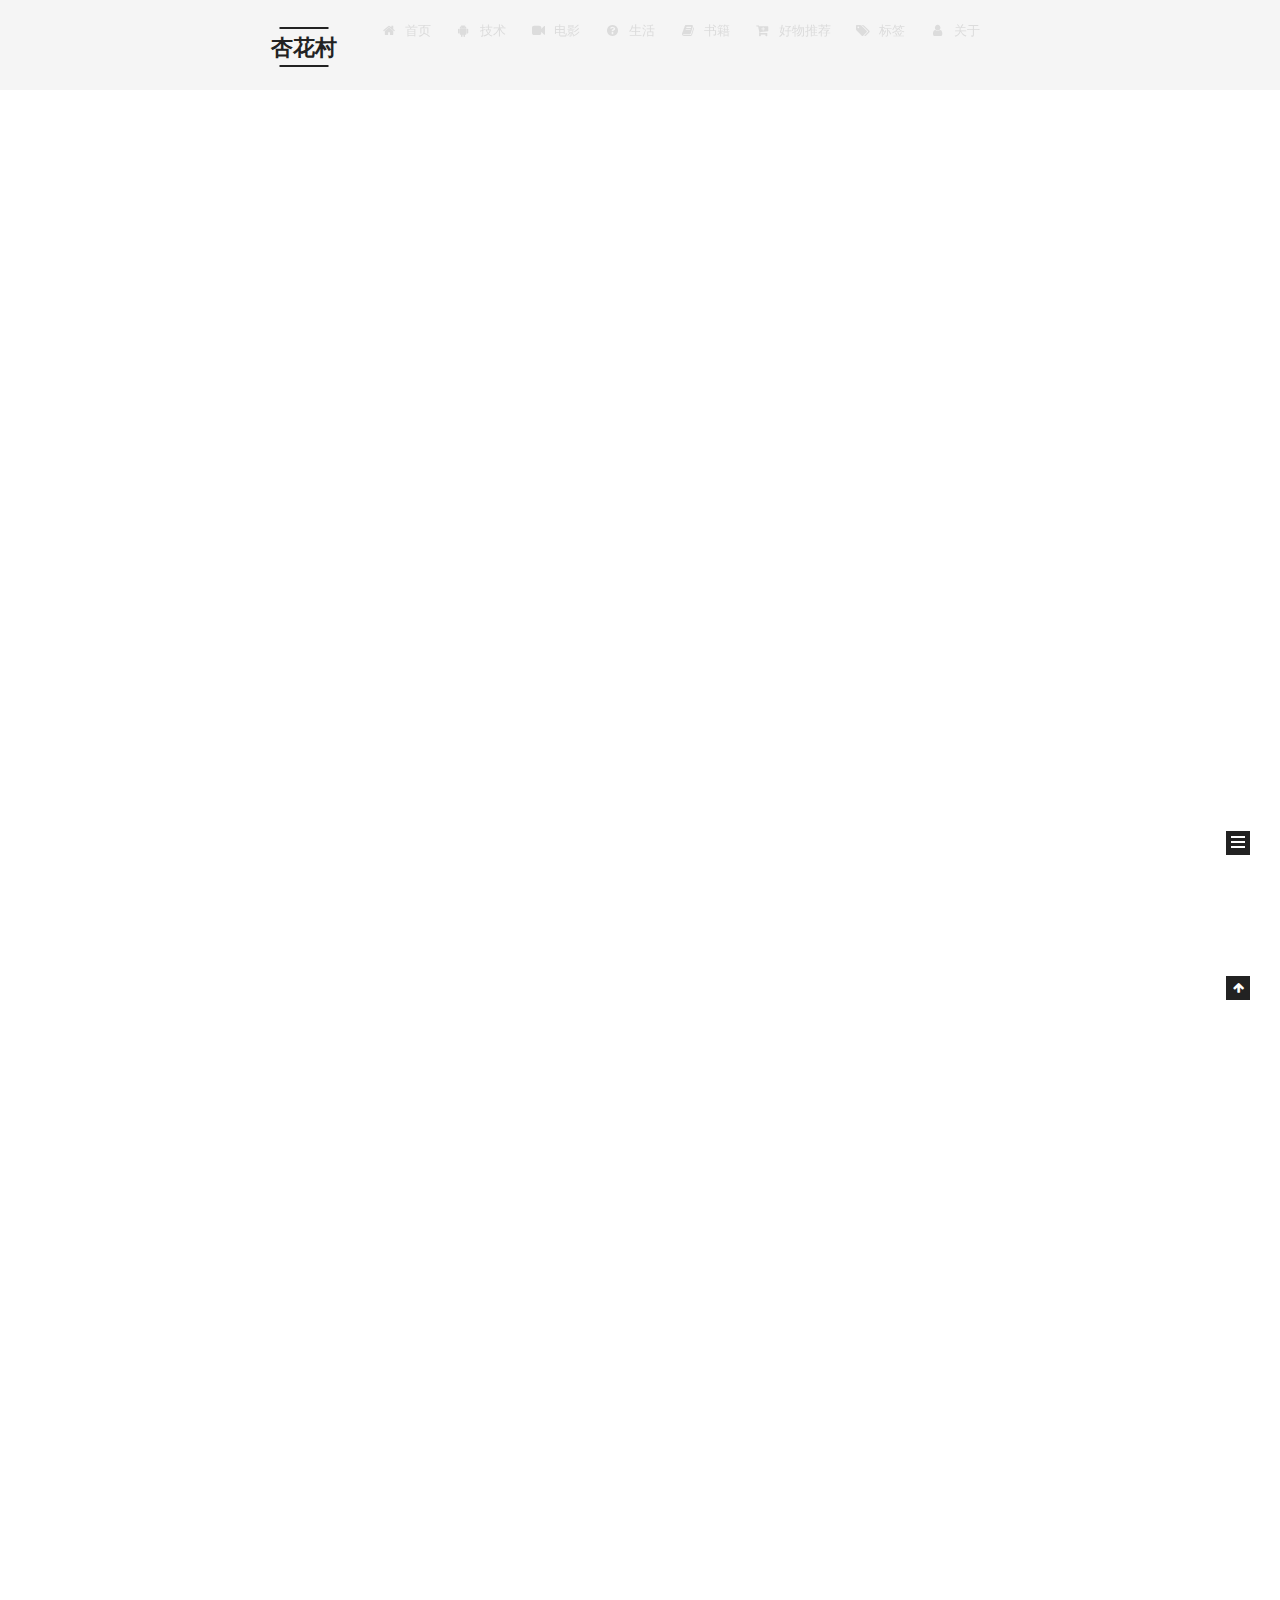
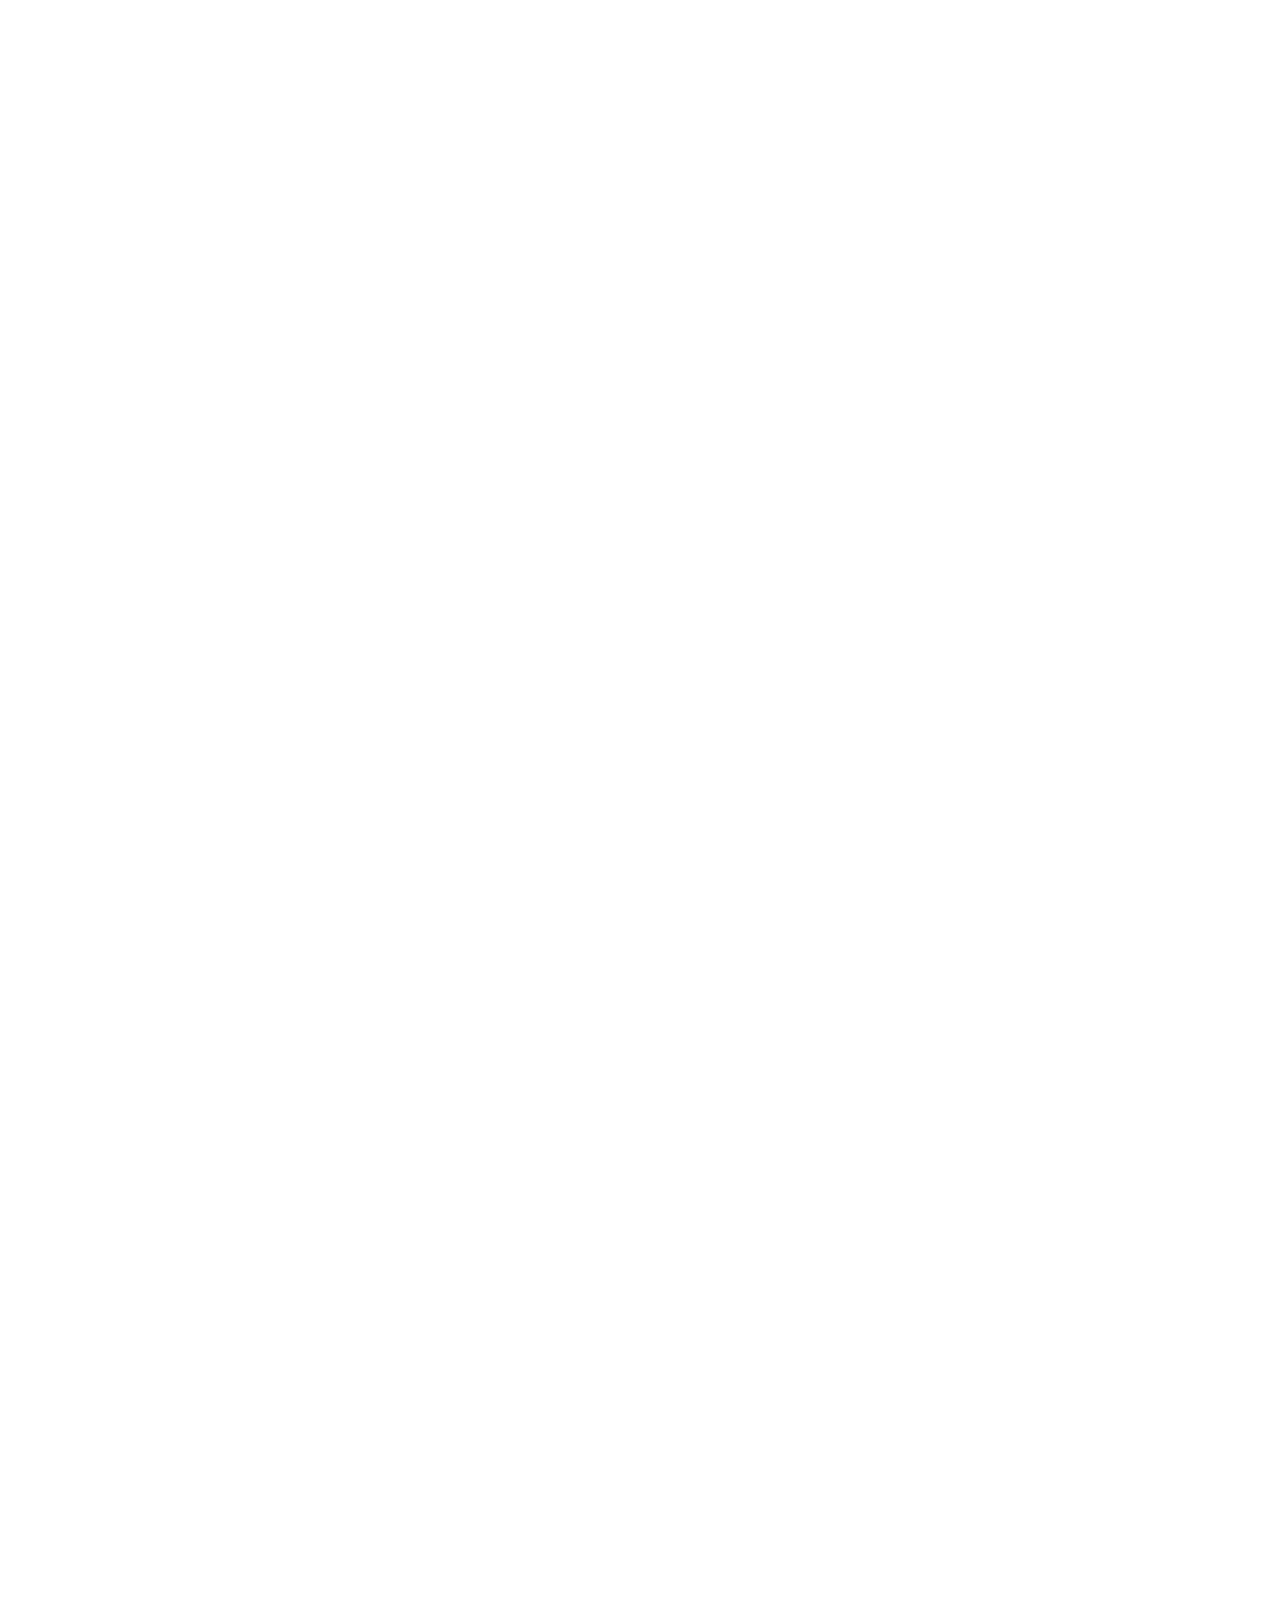
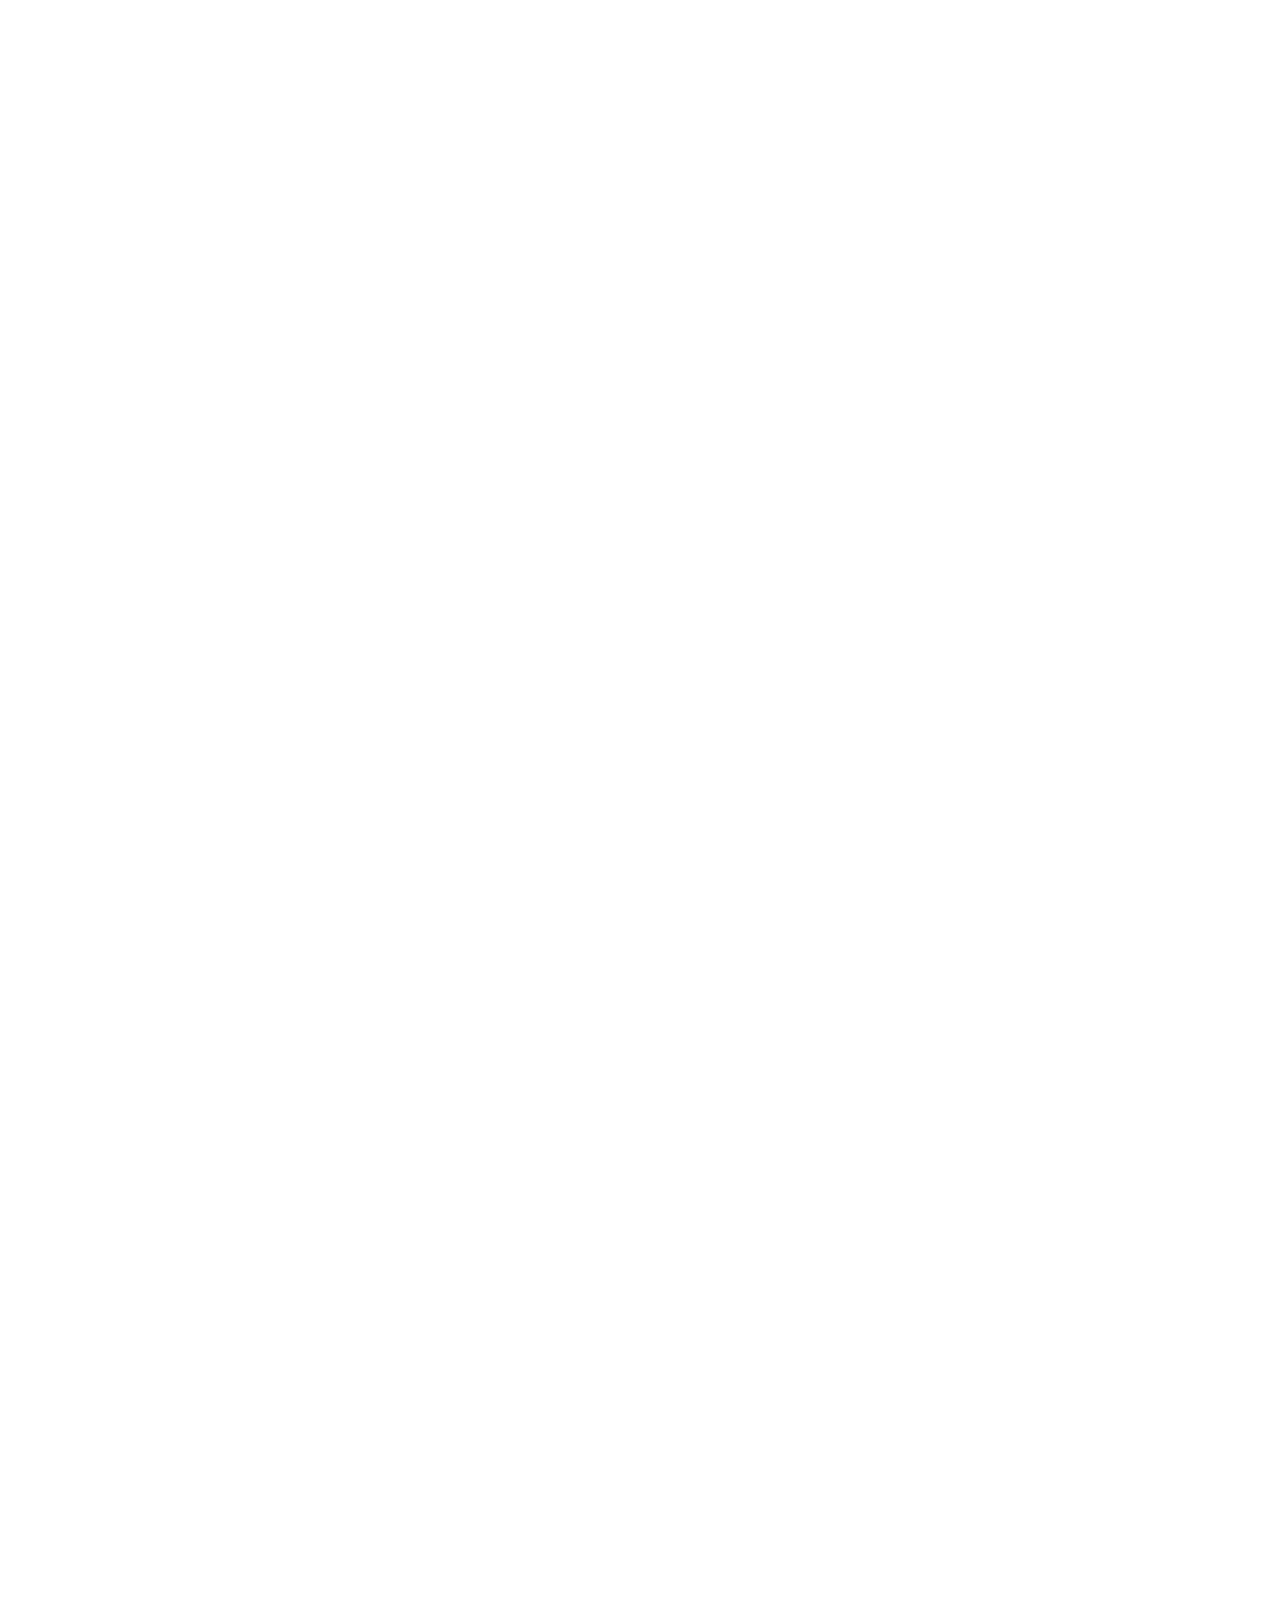
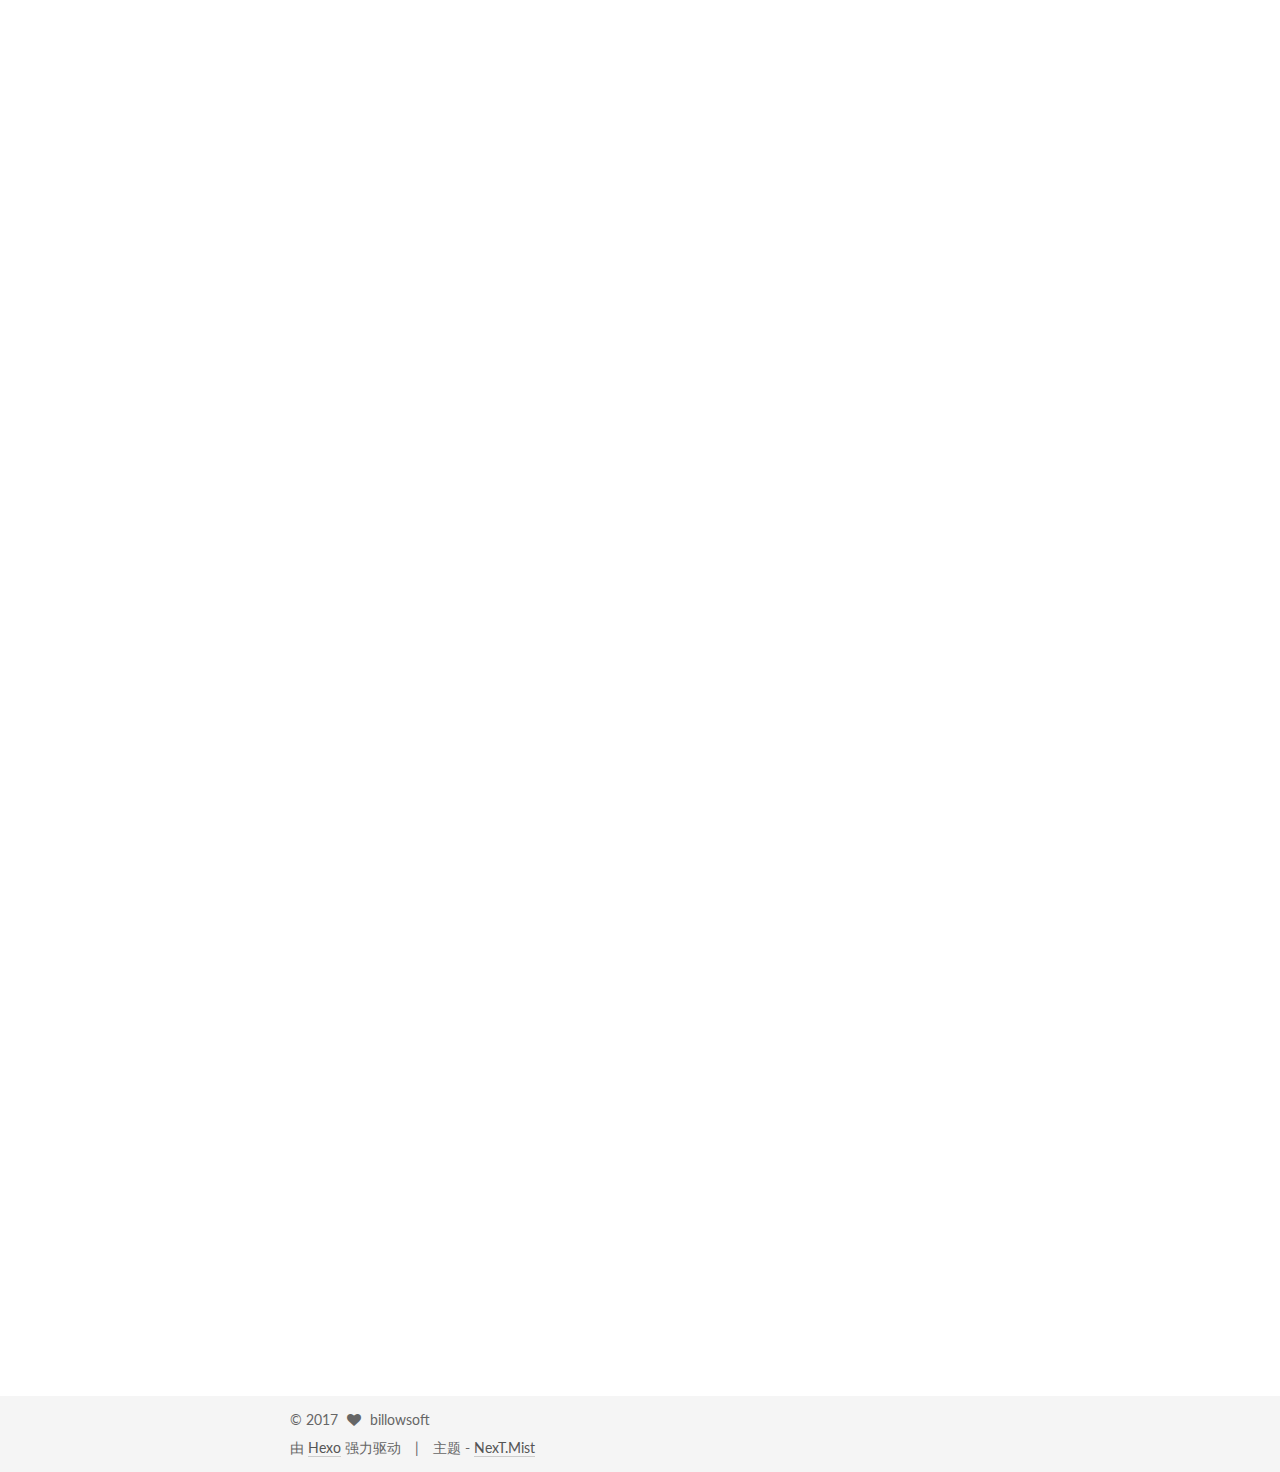
==== commit 72ca4ab9: "Site updated: 2017-07-15 15:41:21" ====
--- a/index.html
+++ b/index.html
@@ -310,7 +310,7 @@
   
 
   <article class="post post-type-normal " itemscope itemtype="http://schema.org/Article">
-    <link itemprop="mainEntityOfPage" href="http://yoursite.com/2017/04/16/第一篇/">
+    <link itemprop="mainEntityOfPage" href="http://yoursite.com/2017/07/15/转-以美国Umpqua银行为例探析银行实体网点转型/">
 
     <span hidden itemprop="author" itemscope itemtype="http://schema.org/Person">
       <meta itemprop="name" content="billowsoft">
@@ -332,8 +332,8 @@
             
               
                 
-                <a class="post-title-link" href="/2017/04/16/第一篇/" itemprop="url">
-                  第一篇
+                <a class="post-title-link" href="/2017/07/15/转-以美国Umpqua银行为例探析银行实体网点转型/" itemprop="url">
+                  [转]以美国Umpqua银行为例探析银行实体网点转型
                 </a>
               
             
@@ -349,8 +349,8 @@
               
                 <span class="post-meta-item-text">发表于</span>
               
-              <time title="创建于" itemprop="dateCreated datePublished" datetime="2017-04-16T17:29:14+08:00">
-                2017-04-16
+              <time title="创建于" itemprop="dateCreated datePublished" datetime="2017-07-15T13:13:25+08:00">
+                2017-07-15
               </time>
             
 
@@ -363,20 +363,20 @@
 
           
             
-              <span class="post-comments-count">
-                <span class="post-meta-divider">|</span>
-                <span class="post-meta-item-icon">
-                  <i class="fa fa-comment-o"></i>
-                </span>
-                <a href="/2017/04/16/第一篇/#comments" itemprop="discussionUrl">
-                  <span class="post-comments-count disqus-comment-count"
-                        data-disqus-identifier="2017/04/16/第一篇/" itemprop="commentCount"></span>
-                </a>
-              </span>
-            
-          
-
-          
+          
+
+          
+          
+             <span id="/2017/07/15/转-以美国Umpqua银行为例探析银行实体网点转型/" class="leancloud_visitors" data-flag-title="[转]以美国Umpqua银行为例探析银行实体网点转型">
+               <span class="post-meta-divider">|</span>
+               <span class="post-meta-item-icon">
+                 <i class="fa fa-eye"></i>
+               </span>
+               
+                 <span class="post-meta-item-text">阅读次数 </span>
+               
+                 <span class="leancloud-visitors-count"></span>
+             </span>
           
 
           
@@ -398,7 +398,35 @@
       
         
           
-            
+            <h2 id="以美国Umpqua银行为例探析银行实体网点转型"><a href="#以美国Umpqua银行为例探析银行实体网点转型" class="headerlink" title="以美国Umpqua银行为例探析银行实体网点转型"></a>以美国Umpqua银行为例探析银行实体网点转型</h2><p>　文/林治乾 青岛银行研究发展部总经理助理；张建玲 中国农业银行股份有限公司青岛市南第三支行综合管理部经理，2010年度农总行十大优秀理财师</p>
+<p> 载于《中国银行业》杂志2015年第7期</p>
+<p>　　面对互联网金融的冲击，商业银行勇敢地拥抱互联网的同时，也需要关注传统实体网点的转型。而美国Umpqua银行准确的网点定位、独特的网点设计和独一无二的客户体验是其网点转型成功的重要经验。未来，社交化、开放式、体验式和智能化将是商业银行实体网点转型的重要方向。</p>
+<p>　　互联网金融，尤其是移动金融的蓬勃发展，对传统商业银行形成严重冲击。银行单纯依靠实体网点扩张已经成为一种高成本低效率的业务拓展模式；众多实体网点虽然是宝贵的资源，但如果不能及时推进网点转型，也有可能成为沉重的负担。美国Umpqua银行在20年间由一家资产规模不足2亿美元的小型社区银行发展为资产规模超过200亿美元的大型商业银行，成功的网点转型是其能够从激烈的市场竞争中脱颖而出的关键，其成功经验值得国内商业银行，尤其是中小商业银行学习和借鉴。</p>
+<p>　　Umpqua银行通过网点转型带动战略转型</p>
+<p>　　Umpqua银行于1953年成立于美国俄勒冈州的坎宁威尔（Canyonville），最初是一家只有6名员工，专业为伐木工人提供兑换薪水服务的小型社区银行。虽然一直以来经营状况良好，但和美国众多社区银行一样，增长缓慢且安于现状。1994年，Umpqua银行还是一家只有40多名职员，1.5亿美元资产的小型社区银行。面对众多社区银行和大中型银行的竞争，Umpqua银行在产品和服务等方面都不具有竞争优势。</p>
+<p>　　1994年，Umpqua银行确立了“致力于差异化服务和专注于社区”的竞争策略，以突破性的、超越传统银行业思维模式的理念设计出装修独特、环境舒适、服务温馨的营业网点，通过网点转型带动战略转型。1995年，Umpqua银行在俄勒冈州的罗斯堡设立第一家“旗舰店”，为顾客提供独特的“客户体验”。这种网点被称作“门店（Stores）”，区别于传统的分行。“门店”概念的提出，是对传统银行业理念的一种突破。与传统银行网点相比，“门店”为顾客提供免费的现煮咖啡、免费的网络浏览服务和免费取阅的报刊杂志等。更为重要的是，“门店”极力为顾客创造一种舒适惬意的环境和自由温馨的氛围，如模仿咖啡店的报纸摆放，图书馆一样摊开的图书，随时更新的物品摆设等。而银行产品和服务的摆放方式和零售商店的商品陈列一样，使顾客在轻松舒适的环境中完成投资决策。</p>
+<p>　　2003年，Umpqua银行的第二代“门店”在波特兰的珍珠区开业。新“门店”像一个社区中心，为社区居民提供包括夜场电影，瑜伽训练和基础投资课程等一系列服务。2004年开始，Umpqua银行为员工提供每年40小时的带薪社区服务假期，鼓励员工参与社区的青少年、教育和发展等活动；推出冰激凌车服务，开始为社区居民提供免费冰淇淋。</p>
+<p>　　2006年，新的以“邻里”概念为核心的“门店”在波特兰开业，致力于为社区居民提供亲切的银行服务；强调以更加亲近的关系为社区居民服务，并开始推行“发掘当地音乐”的活动。Umpqua银行还为此设立了一个基金会，帮助银行总部所在地俄勒冈州地区的年轻人增加音乐教育和修养。</p>
+<p>　　Umpqua银行“不仅把自己当作一家传统银行、更是一家社区中心”的独特战略为它带来巨大的成功。1994年，Umpqua银行在达拉斯的市场份额还只排在第三位；在两年半的时间里就上升到第一位，占比达到43%。2006年，Umpqua银行成为萨克拉门托地区最大的社区银行。2008年金融危机期间，美国有数百家银行倒闭或被兼并，其中甚至包括美联银行这样的大型银行。而Umpqua银行不仅顺利渡过危机，还成功抓住机遇连续兼并了4家社区银行。到2014年末，Umpqua银行已经拥有371家分行，全职雇员超过4500人，总资产超过225亿美元；是俄勒冈州最大的银行，在全美银行业中排名第63位。Umpqua银行的成功不仅表现为规模的扩张，还表现为公司形象的提升和社会认知度的提高。从2008年起，Umpqua银行连续入选《福布斯》“美国100家最愿意工作企业”年度排行榜；连续8年被评为俄勒冈州最令人羡慕的金融服务机构；在2010年《福布斯》杂志“最佳银行”中排名第19位。现在，Umpqua银行被誉为美国最佳社区银行，连续两年被美国独立社区银行家协会评为“顶级社区银行先锋”。</p>
+<p>　　Umpqua银行网点转型的三大成功经验</p>
+<p>　　Umpqua银行短短二十年时间取得如此成就，成功的网点转型是关键因素之一，概括而言，包括如下三个方面：</p>
+<p>　　经验一：“社区中心”的网点定位。随着互联网金融，尤其是移动金融的飞速发展，虚拟渠道对商业银行柜台业务的替代率不断提高。大部分银行业务，如余额查询、转账付款，甚至支票存款都可以通过手机银行或网上银行完成，客户必须到实体网点才能进行的业务越来越少。虽然实体网点的交易功能不断弱化，但并不意味着实体网点作用的减弱或消亡。Umpqua银行认为，实体网点仍具有虚拟渠道无法替代的重要作用。大部分新账户的开立和各种客户关系的建立仍然需要在实体网点进行。由于技术和监管政策的限制，开户、合同签订等仍然需要通过实体网点面对面进行。大量复杂的增值类产品或服务，如财务咨询、财务顾问等服务也需要在实体网点当面进行。更重要的是，实体网点还是商业银行提供差异化服务的重要渠道。实体网点可以为银行职员创造与客户面对面交流的机会，可以通过人与人之间的当面沟通为客户提供优于竞争者的差异化服务，带来更好的客户感受，建立更紧密牢固的客户关系。</p>
+<p>　　因此，Umpqua银行提出“大银行成熟的产品和专业知识与社区银行的服务和本地化紧密结合的银行”的竞争策略。Umpqua银行网点的两大特征是“门店”的概念和“社区中心”的理念。Umpqua银行认为银行属于零售服务行业，就像传统商店从事的是有形商品的零售业务，银行从事的是无形商品——金融服务的零售业务。Umpqua银行将其网点称为“门店”，以区别于传统的分行。“门店”概念的提出，是对传统银行业理念的一种突破，使Umpqua银行获得了区别于其他银行的显著的差异化优势。Umpqua银行将其营业网点定位为“社区中心”，设计成产品展示中心和客户体验中心。社区居民到银行门店不一定是为了办理银行业务，而是出于某些社会或商业原因在此进行相互交流。门店成为所在社区的中心，一个公众娱乐、休闲和社交的场所。</p>
+<p>　　经验二：独特的网点设计。确立了合理的竞争策略后，突破性的、超越传统银行业思维模式的网点设计成为Umpqua银行实现竞争策略，确立竞争优势的重要手段。在网点选址上，Umpqua银行选择靠近星巴克等社区居民停留驻足时间更长的社区中心，力争能够融入社区居民的日常生活，而不是肯德基等快餐店热衷的社区型购物中心。在网点设计上，Umpqua银行选择的是虽然没有银行网点设计经验，但却能突破传统商业银行思维的设计公司。在网点装修上，Umpqua银行学习零售行业的经验，摒弃传统的封闭、沉闷的空间格局，代之以舒适、时尚的开放式空间设计。银行工作人员与顾客之间不再是冷冰冰的柜台，而是面对面的直接交流。在内部摆设上，各种产品和服务的摆放像零售商店一样，大堂里是舒适的沙发，台面上摆放着可爱的小商品、礼品卡等。</p>
+<p>　　Umpqua银行的目的就是吸引顾客的注意力。吸引客户进入是门店的首要功能，只要顾客走进门店就是成功的开始。Umpqua银行颠覆性的创意引起美国银行业的争相效仿。为持续保持其差异化竞争优势，Umpqua银行与时俱进不断创新。1995年，Umpqua银行在罗斯堡推出第一代“门店”；2003年，第二代“门店”在波特兰开业；2004年开始为社区居民提供免费冰激凌；2006年，推出新的以“邻里”概念为核心的门店；2007年，在波特兰西南河滨地区建立创新实验室，尝试用新理念和新举措将最新技术用于提升客户体验；2009年，成立生态银行（eco-banking），帮助企业降低和减少碳排放；2011年，Umpqua银行在社交媒体领域继续其创新形象，在Facebook和Twitter上突出其本地化和差异化服务的特点。</p>
+<p>　　经验三：与众不同的客户体验。理念超前的网点设计风格使Umpqua银行获得了最初的成功，而创新式的服务带来的与众不同的客户体验则进一步强化了竞争优势。</p>
+<p>　　在服务方面，Umpqua银行以丽思卡尔顿酒店为标杆，聘请丽思卡尔顿酒店的培训师对银行职员进行培训。在Umpqua银行的门店，银行职员不再是正襟危坐在玻璃柜台之后，而是随意走动，随时和客户交流、帮助客户解决业务问题。Umpqua银行的门店内设有舒适的休闲区，客户可以在此休息、读报，并有专门的电脑供客户上网或游戏娱乐；Umpqua银行提供的免费品尝的现煮咖啡在客户中获得极高的认可度。而且，客户还可以在Umpqua银行提供的会客厅进行商务洽谈或日常交流。当客户在Umpqua银行的门店办完业务，银行职员会送上一包咖啡、一个帽子等免费的小礼品。在周末或晚上，Umpqua银行的门店还为社区居民提供诸如免费的瑜伽课、读书俱乐部等活动。总之，当客户进入Umpqua银行的门店，会感受到与众不同的客户体验。</p>
+<p>　　Umpqua银行还采取多种措施以更好地融入社区：如发掘当地音乐项目，与美国西北地区有潜力的音乐家合作，将他们的作品放到专门的网站，供客户下载；设立基金，帮助俄勒冈地区的年轻人增加音乐教育和修养。Umpqua银行还坚持与当地企业共同发展的原则，与许多当地中小企业签订协议，采购其产品作为网点礼物；或者将自己的门店作为当地企业产品展示和销售的平台，为当地企业的产品提供展台，帮助当地企业实现产品的直销。</p>
+<p>　　Umpqua银行独特的网点设计和与众不同的客户体验使其获得巨大的成功，也给美国银行业带来巨大冲击，不仅中小银行，许多的大型银行也纷纷效仿。</p>
+<p>　　我国银行业网点转型的战略构想</p>
+<p>　　未来，我国银行实体网点的转型可以考虑如下几个方向：</p>
+<p>　　一是社交化。人类是社交的动物。社交媒体的蓬勃发展深刻地改变了银行客户的行为模式，也将推动银行的服务方式发生深刻改变，社交化将是未来银行业发展的趋势之一。国内外银行一方面借助Facebook、Twitter、微博和微信等社交媒体，一方面利用网上银行、手机银行等虚拟渠道，通过提供个性化的服务界面、定制化的产品和服务内容，强化与客户的沟通和互动，为客户搭建“虚拟社区”。虽然信息技术的进步使得绝大多数金融交易都可以通过虚拟渠道完成，但面对面的交流沟通还是人类社交的重要形式。而线上线下协调和多渠道整合是未来商业银行渠道发展的趋势和方向，线上社区要有线下节点以落实。因此，传统实体网点逐渐淡化交易功能，向社交化转型，向线上虚拟社区的“线下社交中心”转变是一个重要趋势。实体网点要突破当前国内社区银行单纯获客功能的定位，既要弥补虚拟渠道难以满足的安全性偏好，提供虚拟渠道难以提供的复杂的、高附加值的产品；更重要的是要注重社区关系的建立和维护，将与社区居民的联系扩展到银行业务之外，为客户提供银行业务之外的增值服务，为社区居民提供轻松舒适的社交场所，成为当地社区居民的“社区中心”。当前，国外纯线上直销银行经过一段时间实践，逐渐向线下延伸、设立实体网点，就是实例。</p>
+<p>　　二是开放式。适应社交化定位的需要，实体网点也必须由当前的封闭式向开放式转变。当前封闭式的实体网点显然没有顾及客户体验，也造成银行员工与顾客的交流沟通障碍。与之对应，未来社交化的实体网点会更加重视客户体验，强调银行职员与客户的交流沟通。因此，开放式将是未来实体网点的发展趋势。当前，我国银行实体网点采取封闭式设计的主要原因是出于安全方面的考虑。但技术的进步已经使得开放式网点设计成为可能。一是现金交易的逐渐减少将是未来社会发展的大趋势。未来现金业务占银行交易的比重将日益降低，银行网点将不再需要大量的现金交易柜台。二是即使在当前现金交易仍占一定比重的情况下，也可以通过技术手段减少柜面现金交易的比重；或者采取其他方式代替柜面现金交易，如更多、更智能化的自助交易设备。而柜面现金交易的减少，也就使得安全方面的考虑变为次要，封闭式网点设计必要性降低。</p>
+<p>　　三是体验式。体验式已经成为服务业发展的重要趋势。以大型商业综合体为例，由于互联网的冲击，传统的零售百货已经无法适应消费者的需求，其经营理念和经营业态正在发生根本性转变，向体验式转变。所谓体验式，就是要注重客户感受，不仅硬件方面设计、装修要精美，而且要充分考虑其舒适性；而软件方面，其服务人员要热情、温馨，使客户能够充分感受到人性化的服务。适应服务业发展的大趋势和社交化定位的需要，体验式也将是银行实体网点转型的重要方向。实体网点将充当银行产品展示中心、客户实际接触和了解银行产品的场所，类似苹果的体验店。</p>
+<p>　　因此，未来商业银行的实体网点要注重客户体验不断提升和改进。一方面，要通过独特的网点设计和温馨的服务环境带给客户新鲜感与舒适感。如适应社交中心或社区中心的定位，实体网点要有舒适的客户等候区，提供相应的电子产品，如iPad等展示产品或供客户休闲娱乐；提供免费饮品和零食供客户取用；要保留适当空间的会议室或厅堂，供线上社区举办线下活动或社区居民举办群体性活动；甚至可以配置适当的儿童活动区或娱乐场所，供社区儿童休闲或娱乐。另一方面，还必须给客户提供独一无二的服务体验，并不断地改进和提升。银行业属于服务行业，提升银行职员的服务技能和服务水平，提供优质服务是基础。要注重业务流程的优化和改进，不断提升客户的服务体验。</p>
+<p>　　四是智能化。信息时代，技术的进步呈几何级数，银行业的智能化水平也将迅速提高。智能化水平的提高有助于改进业务流程，提高工作效率，降低人力资本的消耗。但更重要的是，智能化水平的提高能够提高服务效率，提升客户体验。而提升客户体验也将是银行网点未来不断提升智能化水平的中心目标。因此，未来实体网点要重视先进技术和智能化设备的应用，如多媒体互动体验墙等交互式体验服务设施已经在国外银行业得到大量应用，又如指纹识别、人脸识别和虹膜识别等智能化身份识别技术的运用等。除此之外，不断地将各种创新性的智能化技术率先应用于实体网点，还能够为银行持续不断的吸引媒体和客户的关注。</p>
+<p>　　总之，面对互联网金融的冲击，商业银行勇敢地拥抱互联网的同时，也需要关注传统实体网点的转型。而美国Umpqua银行准确的网点定位、独特的网点设计和独一无二的客户体验是其网点转型成功的重要经验，值得国内银行学习和借鉴。未来，社交化、开放式、体验式和智能化将是商业银行实体网点转型的重要方向。本文原载于《中国银行业》杂志2015年第7期。</p>
+
           
         
       
@@ -441,7 +469,7 @@
   
 
   <article class="post post-type-normal " itemscope itemtype="http://schema.org/Article">
-    <link itemprop="mainEntityOfPage" href="http://yoursite.com/2017/04/16/hello-world/">
+    <link itemprop="mainEntityOfPage" href="http://yoursite.com/2017/07/15/转-以美国Umpqua银行为例探析银行实体网点转型“/">
 
     <span hidden itemprop="author" itemscope itemtype="http://schema.org/Person">
       <meta itemprop="name" content="billowsoft">
@@ -463,6 +491,268 @@
             
               
                 
+                <a class="post-title-link" href="/2017/07/15/转-以美国Umpqua银行为例探析银行实体网点转型“/" itemprop="url">
+                  [转]以美国Umpqua银行为例探析银行实体网点转型“
+                </a>
+              
+            
+          </h1>
+        
+
+        <div class="post-meta">
+          <span class="post-time">
+            
+              <span class="post-meta-item-icon">
+                <i class="fa fa-calendar-o"></i>
+              </span>
+              
+                <span class="post-meta-item-text">发表于</span>
+              
+              <time title="创建于" itemprop="dateCreated datePublished" datetime="2017-07-15T13:13:05+08:00">
+                2017-07-15
+              </time>
+            
+
+            
+
+            
+          </span>
+
+          
+
+          
+            
+          
+
+          
+          
+             <span id="/2017/07/15/转-以美国Umpqua银行为例探析银行实体网点转型“/" class="leancloud_visitors" data-flag-title="[转]以美国Umpqua银行为例探析银行实体网点转型“">
+               <span class="post-meta-divider">|</span>
+               <span class="post-meta-item-icon">
+                 <i class="fa fa-eye"></i>
+               </span>
+               
+                 <span class="post-meta-item-text">阅读次数 </span>
+               
+                 <span class="leancloud-visitors-count"></span>
+             </span>
+          
+
+          
+
+          
+
+          
+
+        </div>
+      </header>
+    
+
+
+    <div class="post-body" itemprop="articleBody">
+
+      
+      
+
+      
+        
+          
+            
+          
+        
+      
+    </div>
+
+    <div>
+      
+    </div>
+
+    <div>
+      
+    </div>
+
+    <div>
+      
+    </div>
+
+    <footer class="post-footer">
+      
+
+      
+
+      
+
+      
+      
+        <div class="post-eof"></div>
+      
+    </footer>
+  </article>
+
+
+    
+      
+
+  
+
+  
+  
+  
+
+  <article class="post post-type-normal " itemscope itemtype="http://schema.org/Article">
+    <link itemprop="mainEntityOfPage" href="http://yoursite.com/2017/04/16/第一篇/">
+
+    <span hidden itemprop="author" itemscope itemtype="http://schema.org/Person">
+      <meta itemprop="name" content="billowsoft">
+      <meta itemprop="description" content="">
+      <meta itemprop="image" content="/uploads/icon-myself.jpg">
+    </span>
+
+    <span hidden itemprop="publisher" itemscope itemtype="http://schema.org/Organization">
+      <meta itemprop="name" content="杏花村">
+    </span>
+
+    
+      <header class="post-header">
+
+        
+        
+          <h1 class="post-title" itemprop="name headline">
+            
+            
+              
+                
+                <a class="post-title-link" href="/2017/04/16/第一篇/" itemprop="url">
+                  第一篇
+                </a>
+              
+            
+          </h1>
+        
+
+        <div class="post-meta">
+          <span class="post-time">
+            
+              <span class="post-meta-item-icon">
+                <i class="fa fa-calendar-o"></i>
+              </span>
+              
+                <span class="post-meta-item-text">发表于</span>
+              
+              <time title="创建于" itemprop="dateCreated datePublished" datetime="2017-04-16T17:29:14+08:00">
+                2017-04-16
+              </time>
+            
+
+            
+
+            
+          </span>
+
+          
+
+          
+            
+          
+
+          
+          
+             <span id="/2017/04/16/第一篇/" class="leancloud_visitors" data-flag-title="第一篇">
+               <span class="post-meta-divider">|</span>
+               <span class="post-meta-item-icon">
+                 <i class="fa fa-eye"></i>
+               </span>
+               
+                 <span class="post-meta-item-text">阅读次数 </span>
+               
+                 <span class="leancloud-visitors-count"></span>
+             </span>
+          
+
+          
+
+          
+
+          
+
+        </div>
+      </header>
+    
+
+
+    <div class="post-body" itemprop="articleBody">
+
+      
+      
+
+      
+        
+          
+            
+          
+        
+      
+    </div>
+
+    <div>
+      
+    </div>
+
+    <div>
+      
+    </div>
+
+    <div>
+      
+    </div>
+
+    <footer class="post-footer">
+      
+
+      
+
+      
+
+      
+      
+        <div class="post-eof"></div>
+      
+    </footer>
+  </article>
+
+
+    
+      
+
+  
+
+  
+  
+  
+
+  <article class="post post-type-normal " itemscope itemtype="http://schema.org/Article">
+    <link itemprop="mainEntityOfPage" href="http://yoursite.com/2017/04/16/hello-world/">
+
+    <span hidden itemprop="author" itemscope itemtype="http://schema.org/Person">
+      <meta itemprop="name" content="billowsoft">
+      <meta itemprop="description" content="">
+      <meta itemprop="image" content="/uploads/icon-myself.jpg">
+    </span>
+
+    <span hidden itemprop="publisher" itemscope itemtype="http://schema.org/Organization">
+      <meta itemprop="name" content="杏花村">
+    </span>
+
+    
+      <header class="post-header">
+
+        
+        
+          <h1 class="post-title" itemprop="name headline">
+            
+            
+              
+                
                 <a class="post-title-link" href="/2017/04/16/hello-world/" itemprop="url">
                   Hello World
                 </a>
@@ -494,20 +784,20 @@
 
           
             
-              <span class="post-comments-count">
-                <span class="post-meta-divider">|</span>
-                <span class="post-meta-item-icon">
-                  <i class="fa fa-comment-o"></i>
-                </span>
-                <a href="/2017/04/16/hello-world/#comments" itemprop="discussionUrl">
-                  <span class="post-comments-count disqus-comment-count"
-                        data-disqus-identifier="2017/04/16/hello-world/" itemprop="commentCount"></span>
-                </a>
-              </span>
-            
-          
-
-          
+          
+
+          
+          
+             <span id="/2017/04/16/hello-world/" class="leancloud_visitors" data-flag-title="Hello World">
+               <span class="post-meta-divider">|</span>
+               <span class="post-meta-item-icon">
+                 <i class="fa fa-eye"></i>
+               </span>
+               
+                 <span class="post-meta-item-text">阅读次数 </span>
+               
+                 <span class="leancloud-visitors-count"></span>
+             </span>
           
 
           
@@ -617,7 +907,7 @@
           
             <div class="site-state-item site-state-posts">
               <a href="/">
-                <span class="site-state-item-count">2</span>
+                <span class="site-state-item-count">4</span>
                 <span class="site-state-item-name">日志</span>
               </a>
             </div>
@@ -625,6 +915,15 @@
 
           
 
+          
+            
+            
+            <div class="site-state-item site-state-tags">
+              
+                <span class="site-state-item-count">1</span>
+                <span class="site-state-item-name">标签</span>
+              
+            </div>
           
 
         </nav>
@@ -768,14 +1067,6 @@
 
   
 
-    
-      <script id="dsq-count-scr" src="https://.disqus.com/count.js" async></script>
-    
-
-    
-
-  
-
 
 
 
@@ -798,19 +1089,137 @@
 
 
   
-
-
-
-
-
-
-  
-
-
-
-
-
-  
+    <script type="text/javascript">
+      (function(d, s) {
+        var j, e = d.getElementsByTagName(s)[0];
+        if (typeof LivereTower === 'function') { return; }
+        j = d.createElement(s);
+        j.src = 'https://cdn-city.livere.com/js/embed.dist.js';
+        j.async = true;
+        e.parentNode.insertBefore(j, e);
+      })(document, 'script');
+    </script>
+  
+
+
+
+
+
+
+  
+
+
+
+
+
+  
+
+  
+  <script src="https://cdn1.lncld.net/static/js/av-core-mini-0.6.1.js"></script>
+  <script>AV.initialize("1TKkAMdYwuuPVoBxJiLoxhU4-gzGzoHsz", "vRvipf0Up8grUn40y6NFP1QK");</script>
+  <script>
+    function showTime(Counter) {
+      var query = new AV.Query(Counter);
+      var entries = [];
+      var $visitors = $(".leancloud_visitors");
+
+      $visitors.each(function () {
+        entries.push( $(this).attr("id").trim() );
+      });
+
+      query.containedIn('url', entries);
+      query.find()
+        .done(function (results) {
+          var COUNT_CONTAINER_REF = '.leancloud-visitors-count';
+
+          if (results.length === 0) {
+            $visitors.find(COUNT_CONTAINER_REF).text(0);
+            return;
+          }
+
+          for (var i = 0; i < results.length; i++) {
+            var item = results[i];
+            var url = item.get('url');
+            var time = item.get('time');
+            var element = document.getElementById(url);
+
+            $(element).find(COUNT_CONTAINER_REF).text(time);
+          }
+          for(var i = 0; i < entries.length; i++) {
+            var url = entries[i];
+            var element = document.getElementById(url);
+            var countSpan = $(element).find(COUNT_CONTAINER_REF);
+            if( countSpan.text() == '') {
+              countSpan.text(0);
+            }
+          }
+        })
+        .fail(function (object, error) {
+          console.log("Error: " + error.code + " " + error.message);
+        });
+    }
+
+    function addCount(Counter) {
+      var $visitors = $(".leancloud_visitors");
+      var url = $visitors.attr('id').trim();
+      var title = $visitors.attr('data-flag-title').trim();
+      var query = new AV.Query(Counter);
+
+      query.equalTo("url", url);
+      query.find({
+        success: function(results) {
+          if (results.length > 0) {
+            var counter = results[0];
+            counter.fetchWhenSave(true);
+            counter.increment("time");
+            counter.save(null, {
+              success: function(counter) {
+                var $element = $(document.getElementById(url));
+                $element.find('.leancloud-visitors-count').text(counter.get('time'));
+              },
+              error: function(counter, error) {
+                console.log('Failed to save Visitor num, with error message: ' + error.message);
+              }
+            });
+          } else {
+            var newcounter = new Counter();
+            /* Set ACL */
+            var acl = new AV.ACL();
+            acl.setPublicReadAccess(true);
+            acl.setPublicWriteAccess(true);
+            newcounter.setACL(acl);
+            /* End Set ACL */
+            newcounter.set("title", title);
+            newcounter.set("url", url);
+            newcounter.set("time", 1);
+            newcounter.save(null, {
+              success: function(newcounter) {
+                var $element = $(document.getElementById(url));
+                $element.find('.leancloud-visitors-count').text(newcounter.get('time'));
+              },
+              error: function(newcounter, error) {
+                console.log('Failed to create');
+              }
+            });
+          }
+        },
+        error: function(error) {
+          console.log('Error:' + error.code + " " + error.message);
+        }
+      });
+    }
+
+    $(function() {
+      var Counter = AV.Object.extend("Counter");
+      if ($('.leancloud_visitors').length == 1) {
+        addCount(Counter);
+      } else if ($('.post-title-link').length > 1) {
+        showTime(Counter);
+      }
+    });
+  </script>
+
+
 
   
 
--- a/css/main.css
+++ b/css/main.css
@@ -1691,7 +1691,7 @@
   width: 4px;
   height: 4px;
   border-radius: 50%;
-  background: #42ffed;
+  background: #6ffffc;
 }
 .links-of-blogroll {
   font-size: 13px;
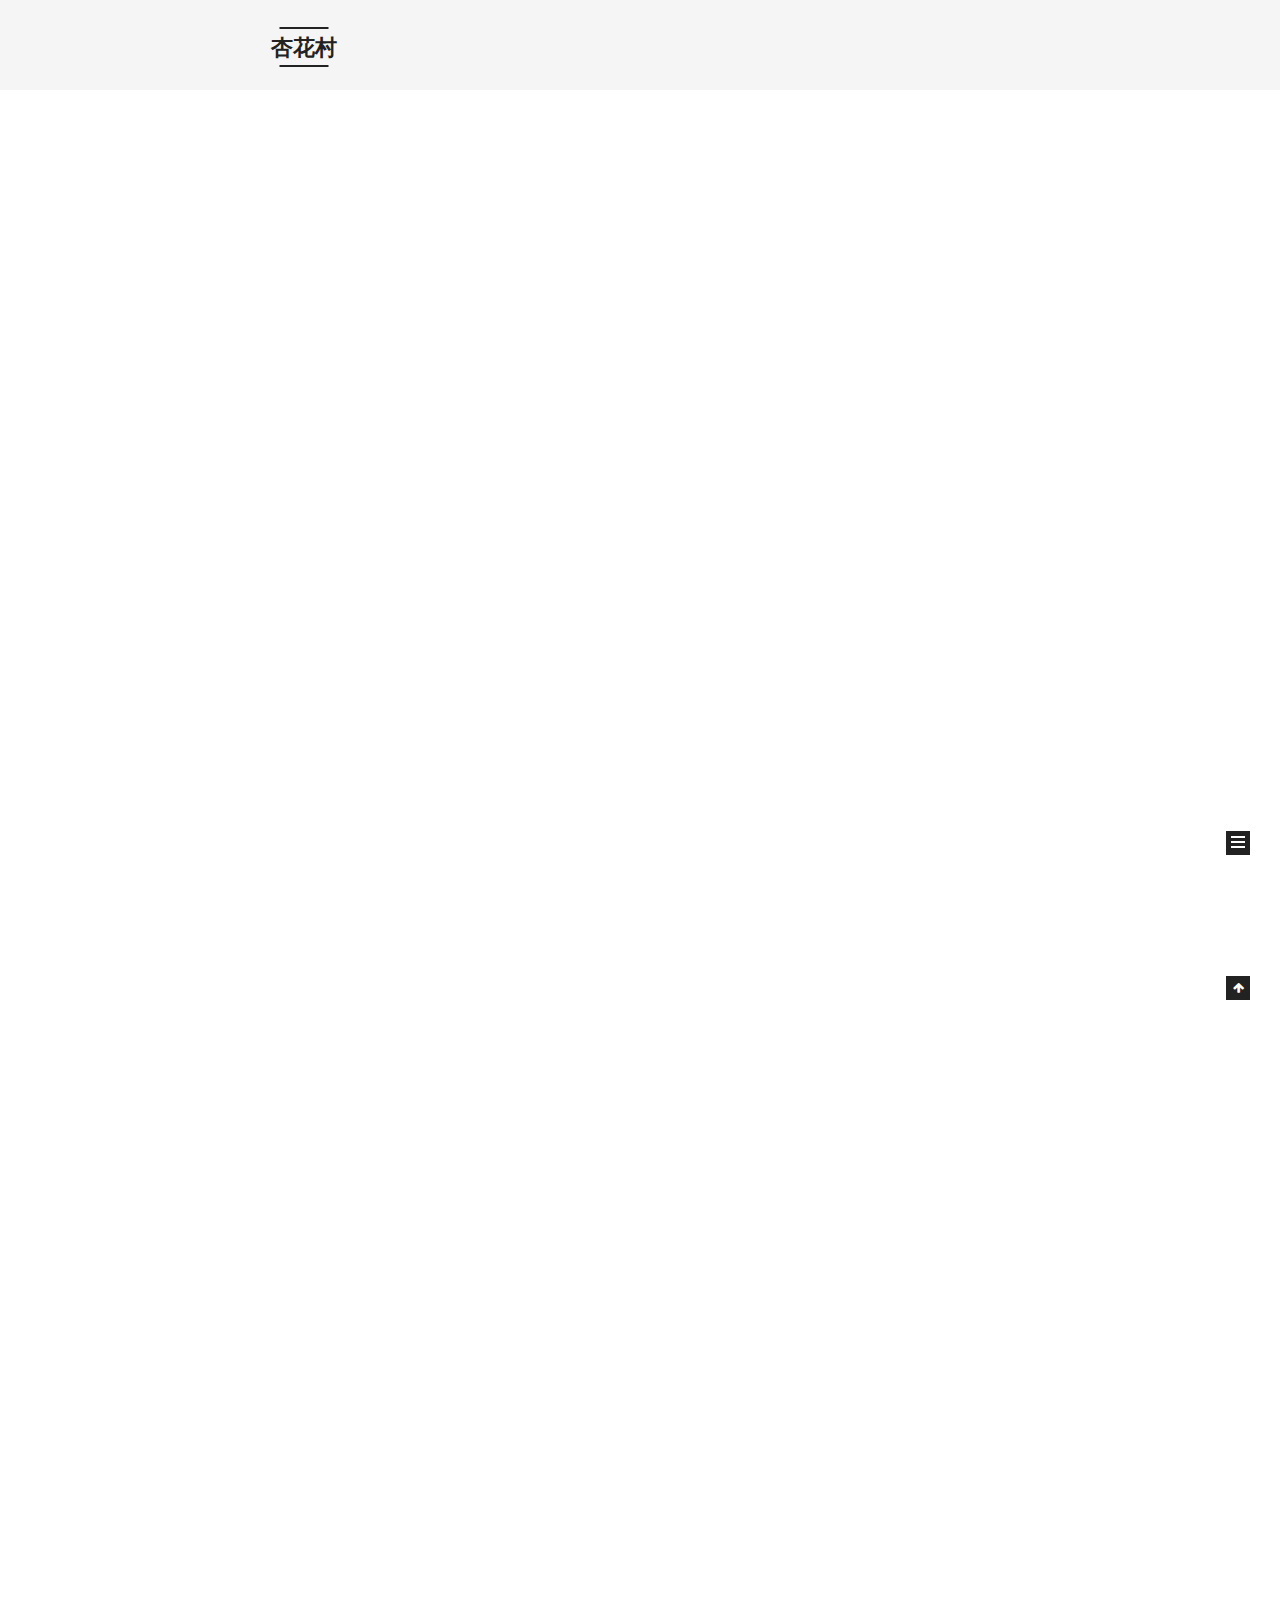
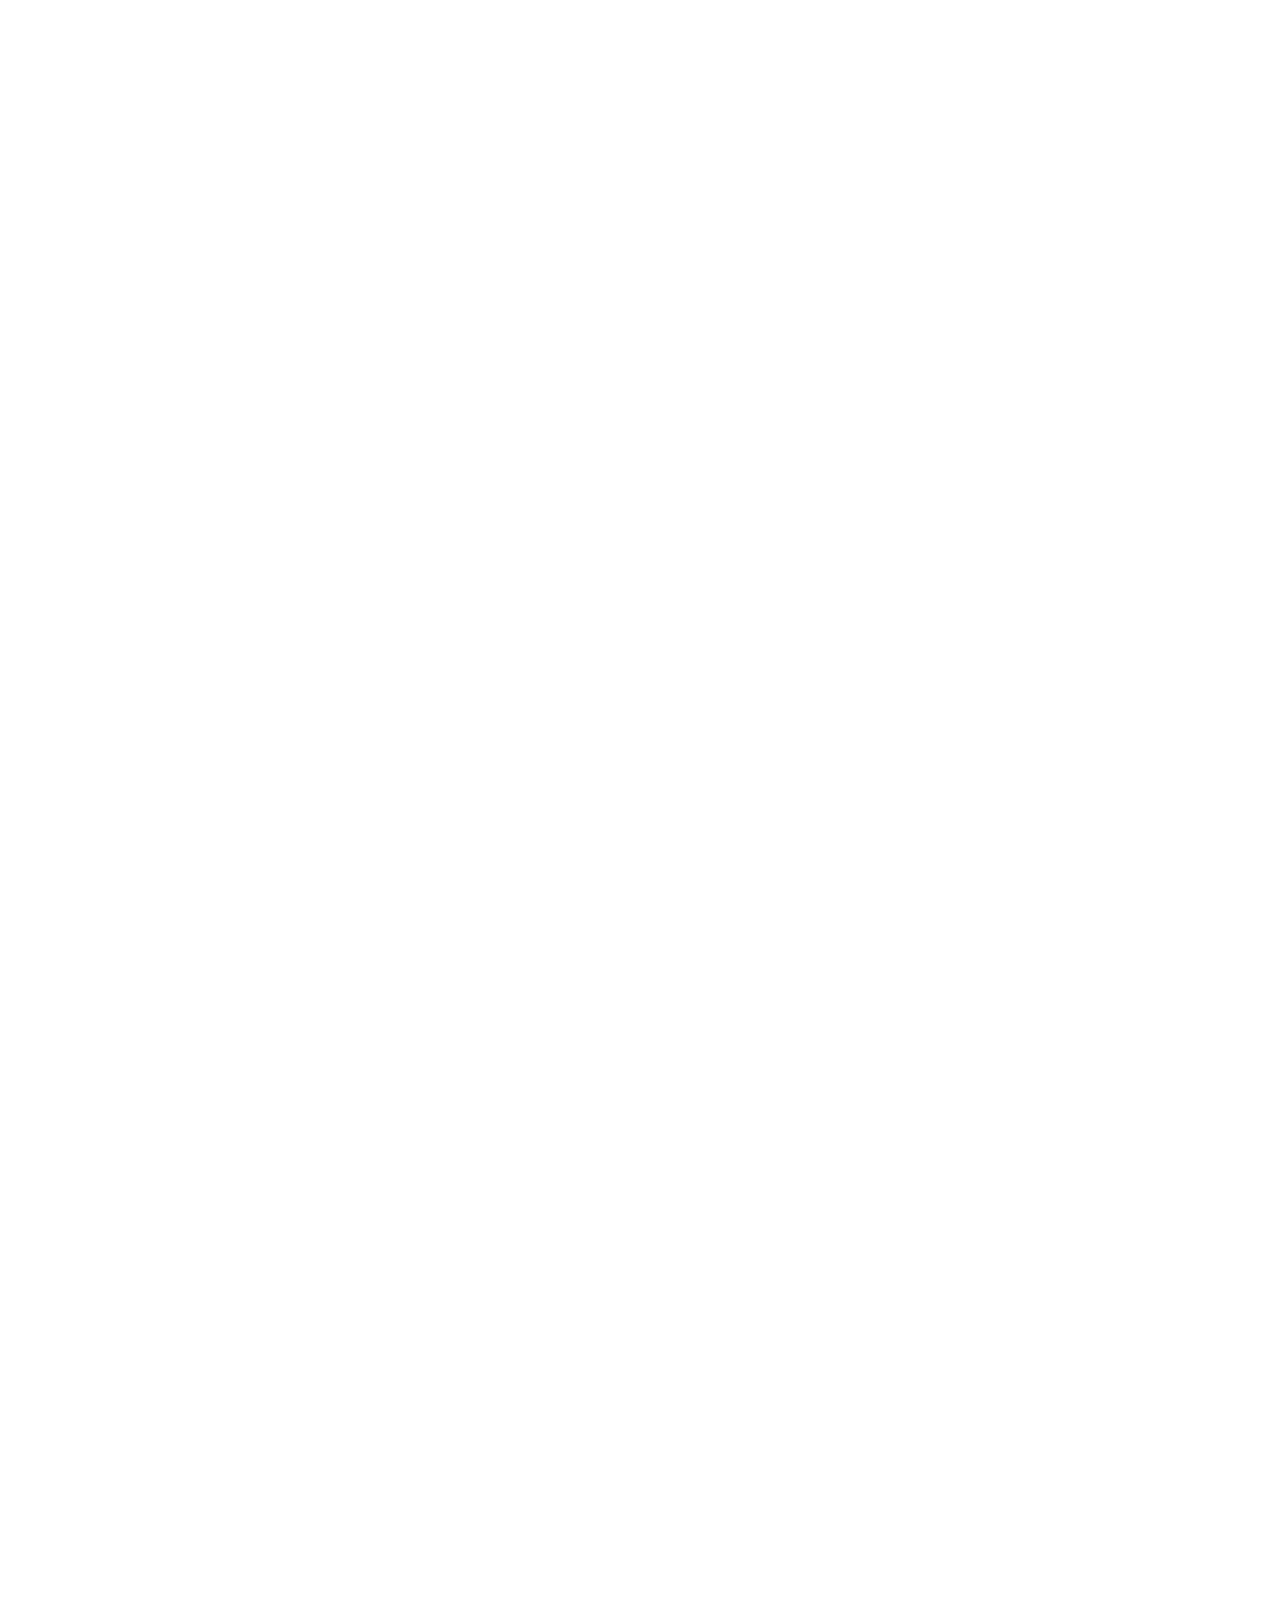
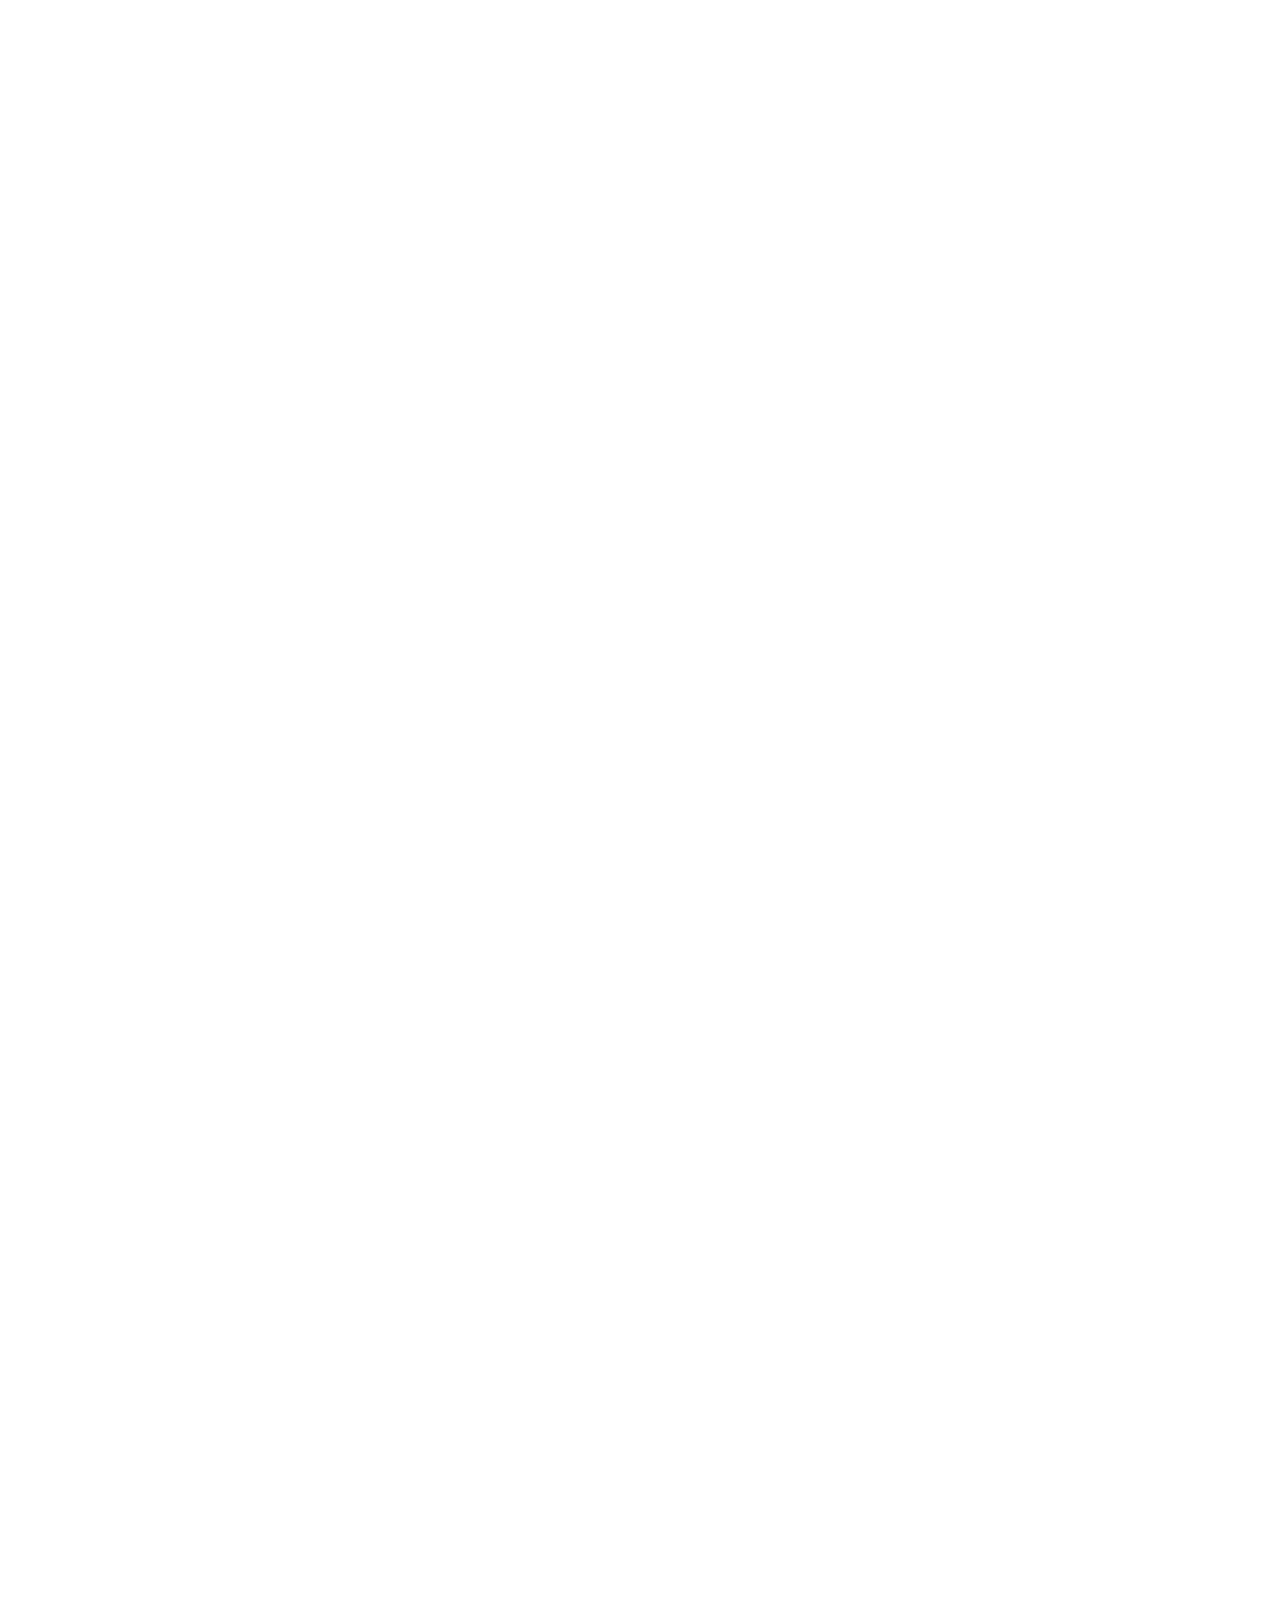
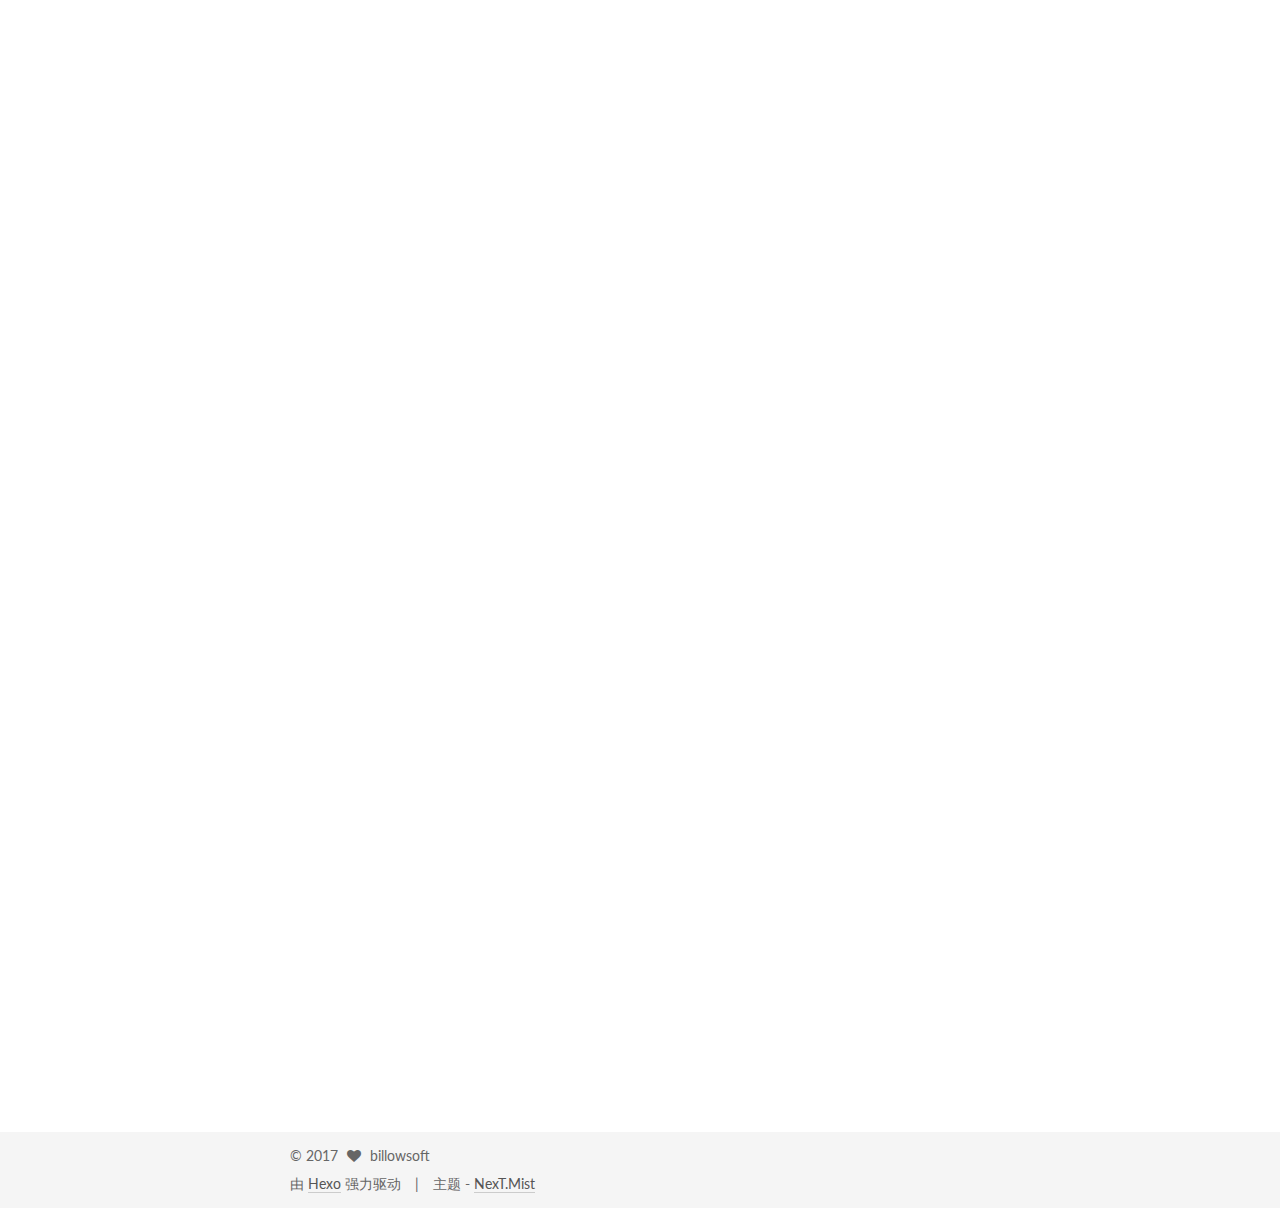
==== commit 92cd5dde: "Site updated: 2017-07-15 16:07:13" ====
--- a/index.html
+++ b/index.html
@@ -399,17 +399,14 @@
         
           
             <h2 id="以美国Umpqua银行为例探析银行实体网点转型"><a href="#以美国Umpqua银行为例探析银行实体网点转型" class="headerlink" title="以美国Umpqua银行为例探析银行实体网点转型"></a>以美国Umpqua银行为例探析银行实体网点转型</h2><p>　文/林治乾 青岛银行研究发展部总经理助理；张建玲 中国农业银行股份有限公司青岛市南第三支行综合管理部经理，2010年度农总行十大优秀理财师</p>
-<p> 载于《中国银行业》杂志2015年第7期</p>
 <p>　　面对互联网金融的冲击，商业银行勇敢地拥抱互联网的同时，也需要关注传统实体网点的转型。而美国Umpqua银行准确的网点定位、独特的网点设计和独一无二的客户体验是其网点转型成功的重要经验。未来，社交化、开放式、体验式和智能化将是商业银行实体网点转型的重要方向。</p>
 <p>　　互联网金融，尤其是移动金融的蓬勃发展，对传统商业银行形成严重冲击。银行单纯依靠实体网点扩张已经成为一种高成本低效率的业务拓展模式；众多实体网点虽然是宝贵的资源，但如果不能及时推进网点转型，也有可能成为沉重的负担。美国Umpqua银行在20年间由一家资产规模不足2亿美元的小型社区银行发展为资产规模超过200亿美元的大型商业银行，成功的网点转型是其能够从激烈的市场竞争中脱颖而出的关键，其成功经验值得国内商业银行，尤其是中小商业银行学习和借鉴。</p>
-<p>　　Umpqua银行通过网点转型带动战略转型</p>
-<p>　　Umpqua银行于1953年成立于美国俄勒冈州的坎宁威尔（Canyonville），最初是一家只有6名员工，专业为伐木工人提供兑换薪水服务的小型社区银行。虽然一直以来经营状况良好，但和美国众多社区银行一样，增长缓慢且安于现状。1994年，Umpqua银行还是一家只有40多名职员，1.5亿美元资产的小型社区银行。面对众多社区银行和大中型银行的竞争，Umpqua银行在产品和服务等方面都不具有竞争优势。</p>
+<h4 id="Umpqua银行通过网点转型带动战略转型"><a href="#Umpqua银行通过网点转型带动战略转型" class="headerlink" title="Umpqua银行通过网点转型带动战略转型"></a>Umpqua银行通过网点转型带动战略转型</h4><p>　　Umpqua银行于1953年成立于美国俄勒冈州的坎宁威尔（Canyonville），最初是一家只有6名员工，专业为伐木工人提供兑换薪水服务的小型社区银行。虽然一直以来经营状况良好，但和美国众多社区银行一样，增长缓慢且安于现状。1994年，Umpqua银行还是一家只有40多名职员，1.5亿美元资产的小型社区银行。面对众多社区银行和大中型银行的竞争，Umpqua银行在产品和服务等方面都不具有竞争优势。</p>
 <p>　　1994年，Umpqua银行确立了“致力于差异化服务和专注于社区”的竞争策略，以突破性的、超越传统银行业思维模式的理念设计出装修独特、环境舒适、服务温馨的营业网点，通过网点转型带动战略转型。1995年，Umpqua银行在俄勒冈州的罗斯堡设立第一家“旗舰店”，为顾客提供独特的“客户体验”。这种网点被称作“门店（Stores）”，区别于传统的分行。“门店”概念的提出，是对传统银行业理念的一种突破。与传统银行网点相比，“门店”为顾客提供免费的现煮咖啡、免费的网络浏览服务和免费取阅的报刊杂志等。更为重要的是，“门店”极力为顾客创造一种舒适惬意的环境和自由温馨的氛围，如模仿咖啡店的报纸摆放，图书馆一样摊开的图书，随时更新的物品摆设等。而银行产品和服务的摆放方式和零售商店的商品陈列一样，使顾客在轻松舒适的环境中完成投资决策。</p>
 <p>　　2003年，Umpqua银行的第二代“门店”在波特兰的珍珠区开业。新“门店”像一个社区中心，为社区居民提供包括夜场电影，瑜伽训练和基础投资课程等一系列服务。2004年开始，Umpqua银行为员工提供每年40小时的带薪社区服务假期，鼓励员工参与社区的青少年、教育和发展等活动；推出冰激凌车服务，开始为社区居民提供免费冰淇淋。</p>
 <p>　　2006年，新的以“邻里”概念为核心的“门店”在波特兰开业，致力于为社区居民提供亲切的银行服务；强调以更加亲近的关系为社区居民服务，并开始推行“发掘当地音乐”的活动。Umpqua银行还为此设立了一个基金会，帮助银行总部所在地俄勒冈州地区的年轻人增加音乐教育和修养。</p>
 <p>　　Umpqua银行“不仅把自己当作一家传统银行、更是一家社区中心”的独特战略为它带来巨大的成功。1994年，Umpqua银行在达拉斯的市场份额还只排在第三位；在两年半的时间里就上升到第一位，占比达到43%。2006年，Umpqua银行成为萨克拉门托地区最大的社区银行。2008年金融危机期间，美国有数百家银行倒闭或被兼并，其中甚至包括美联银行这样的大型银行。而Umpqua银行不仅顺利渡过危机，还成功抓住机遇连续兼并了4家社区银行。到2014年末，Umpqua银行已经拥有371家分行，全职雇员超过4500人，总资产超过225亿美元；是俄勒冈州最大的银行，在全美银行业中排名第63位。Umpqua银行的成功不仅表现为规模的扩张，还表现为公司形象的提升和社会认知度的提高。从2008年起，Umpqua银行连续入选《福布斯》“美国100家最愿意工作企业”年度排行榜；连续8年被评为俄勒冈州最令人羡慕的金融服务机构；在2010年《福布斯》杂志“最佳银行”中排名第19位。现在，Umpqua银行被誉为美国最佳社区银行，连续两年被美国独立社区银行家协会评为“顶级社区银行先锋”。</p>
-<p>　　Umpqua银行网点转型的三大成功经验</p>
-<p>　　Umpqua银行短短二十年时间取得如此成就，成功的网点转型是关键因素之一，概括而言，包括如下三个方面：</p>
+<h4 id="Umpqua银行网点转型的三大成功经验"><a href="#Umpqua银行网点转型的三大成功经验" class="headerlink" title="Umpqua银行网点转型的三大成功经验"></a>Umpqua银行网点转型的三大成功经验</h4><p>　　Umpqua银行短短二十年时间取得如此成就，成功的网点转型是关键因素之一，概括而言，包括如下三个方面：</p>
 <p>　　经验一：“社区中心”的网点定位。随着互联网金融，尤其是移动金融的飞速发展，虚拟渠道对商业银行柜台业务的替代率不断提高。大部分银行业务，如余额查询、转账付款，甚至支票存款都可以通过手机银行或网上银行完成，客户必须到实体网点才能进行的业务越来越少。虽然实体网点的交易功能不断弱化，但并不意味着实体网点作用的减弱或消亡。Umpqua银行认为，实体网点仍具有虚拟渠道无法替代的重要作用。大部分新账户的开立和各种客户关系的建立仍然需要在实体网点进行。由于技术和监管政策的限制，开户、合同签订等仍然需要通过实体网点面对面进行。大量复杂的增值类产品或服务，如财务咨询、财务顾问等服务也需要在实体网点当面进行。更重要的是，实体网点还是商业银行提供差异化服务的重要渠道。实体网点可以为银行职员创造与客户面对面交流的机会，可以通过人与人之间的当面沟通为客户提供优于竞争者的差异化服务，带来更好的客户感受，建立更紧密牢固的客户关系。</p>
 <p>　　因此，Umpqua银行提出“大银行成熟的产品和专业知识与社区银行的服务和本地化紧密结合的银行”的竞争策略。Umpqua银行网点的两大特征是“门店”的概念和“社区中心”的理念。Umpqua银行认为银行属于零售服务行业，就像传统商店从事的是有形商品的零售业务，银行从事的是无形商品——金融服务的零售业务。Umpqua银行将其网点称为“门店”，以区别于传统的分行。“门店”概念的提出，是对传统银行业理念的一种突破，使Umpqua银行获得了区别于其他银行的显著的差异化优势。Umpqua银行将其营业网点定位为“社区中心”，设计成产品展示中心和客户体验中心。社区居民到银行门店不一定是为了办理银行业务，而是出于某些社会或商业原因在此进行相互交流。门店成为所在社区的中心，一个公众娱乐、休闲和社交的场所。</p>
 <p>　　经验二：独特的网点设计。确立了合理的竞争策略后，突破性的、超越传统银行业思维模式的网点设计成为Umpqua银行实现竞争策略，确立竞争优势的重要手段。在网点选址上，Umpqua银行选择靠近星巴克等社区居民停留驻足时间更长的社区中心，力争能够融入社区居民的日常生活，而不是肯德基等快餐店热衷的社区型购物中心。在网点设计上，Umpqua银行选择的是虽然没有银行网点设计经验，但却能突破传统商业银行思维的设计公司。在网点装修上，Umpqua银行学习零售行业的经验，摒弃传统的封闭、沉闷的空间格局，代之以舒适、时尚的开放式空间设计。银行工作人员与顾客之间不再是冷冰冰的柜台，而是面对面的直接交流。在内部摆设上，各种产品和服务的摆放像零售商店一样，大堂里是舒适的沙发，台面上摆放着可爱的小商品、礼品卡等。</p>
@@ -418,8 +415,7 @@
 <p>　　在服务方面，Umpqua银行以丽思卡尔顿酒店为标杆，聘请丽思卡尔顿酒店的培训师对银行职员进行培训。在Umpqua银行的门店，银行职员不再是正襟危坐在玻璃柜台之后，而是随意走动，随时和客户交流、帮助客户解决业务问题。Umpqua银行的门店内设有舒适的休闲区，客户可以在此休息、读报，并有专门的电脑供客户上网或游戏娱乐；Umpqua银行提供的免费品尝的现煮咖啡在客户中获得极高的认可度。而且，客户还可以在Umpqua银行提供的会客厅进行商务洽谈或日常交流。当客户在Umpqua银行的门店办完业务，银行职员会送上一包咖啡、一个帽子等免费的小礼品。在周末或晚上，Umpqua银行的门店还为社区居民提供诸如免费的瑜伽课、读书俱乐部等活动。总之，当客户进入Umpqua银行的门店，会感受到与众不同的客户体验。</p>
 <p>　　Umpqua银行还采取多种措施以更好地融入社区：如发掘当地音乐项目，与美国西北地区有潜力的音乐家合作，将他们的作品放到专门的网站，供客户下载；设立基金，帮助俄勒冈地区的年轻人增加音乐教育和修养。Umpqua银行还坚持与当地企业共同发展的原则，与许多当地中小企业签订协议，采购其产品作为网点礼物；或者将自己的门店作为当地企业产品展示和销售的平台，为当地企业的产品提供展台，帮助当地企业实现产品的直销。</p>
 <p>　　Umpqua银行独特的网点设计和与众不同的客户体验使其获得巨大的成功，也给美国银行业带来巨大冲击，不仅中小银行，许多的大型银行也纷纷效仿。</p>
-<p>　　我国银行业网点转型的战略构想</p>
-<p>　　未来，我国银行实体网点的转型可以考虑如下几个方向：</p>
+<h4 id="我国银行业网点转型的战略构想"><a href="#我国银行业网点转型的战略构想" class="headerlink" title="我国银行业网点转型的战略构想"></a>我国银行业网点转型的战略构想</h4><p>　　未来，我国银行实体网点的转型可以考虑如下几个方向：</p>
 <p>　　一是社交化。人类是社交的动物。社交媒体的蓬勃发展深刻地改变了银行客户的行为模式，也将推动银行的服务方式发生深刻改变，社交化将是未来银行业发展的趋势之一。国内外银行一方面借助Facebook、Twitter、微博和微信等社交媒体，一方面利用网上银行、手机银行等虚拟渠道，通过提供个性化的服务界面、定制化的产品和服务内容，强化与客户的沟通和互动，为客户搭建“虚拟社区”。虽然信息技术的进步使得绝大多数金融交易都可以通过虚拟渠道完成，但面对面的交流沟通还是人类社交的重要形式。而线上线下协调和多渠道整合是未来商业银行渠道发展的趋势和方向，线上社区要有线下节点以落实。因此，传统实体网点逐渐淡化交易功能，向社交化转型，向线上虚拟社区的“线下社交中心”转变是一个重要趋势。实体网点要突破当前国内社区银行单纯获客功能的定位，既要弥补虚拟渠道难以满足的安全性偏好，提供虚拟渠道难以提供的复杂的、高附加值的产品；更重要的是要注重社区关系的建立和维护，将与社区居民的联系扩展到银行业务之外，为客户提供银行业务之外的增值服务，为社区居民提供轻松舒适的社交场所，成为当地社区居民的“社区中心”。当前，国外纯线上直销银行经过一段时间实践，逐渐向线下延伸、设立实体网点，就是实例。</p>
 <p>　　二是开放式。适应社交化定位的需要，实体网点也必须由当前的封闭式向开放式转变。当前封闭式的实体网点显然没有顾及客户体验，也造成银行员工与顾客的交流沟通障碍。与之对应，未来社交化的实体网点会更加重视客户体验，强调银行职员与客户的交流沟通。因此，开放式将是未来实体网点的发展趋势。当前，我国银行实体网点采取封闭式设计的主要原因是出于安全方面的考虑。但技术的进步已经使得开放式网点设计成为可能。一是现金交易的逐渐减少将是未来社会发展的大趋势。未来现金业务占银行交易的比重将日益降低，银行网点将不再需要大量的现金交易柜台。二是即使在当前现金交易仍占一定比重的情况下，也可以通过技术手段减少柜面现金交易的比重；或者采取其他方式代替柜面现金交易，如更多、更智能化的自助交易设备。而柜面现金交易的减少，也就使得安全方面的考虑变为次要，封闭式网点设计必要性降低。</p>
 <p>　　三是体验式。体验式已经成为服务业发展的重要趋势。以大型商业综合体为例，由于互联网的冲击，传统的零售百货已经无法适应消费者的需求，其经营理念和经营业态正在发生根本性转变，向体验式转变。所谓体验式，就是要注重客户感受，不仅硬件方面设计、装修要精美，而且要充分考虑其舒适性；而软件方面，其服务人员要热情、温馨，使客户能够充分感受到人性化的服务。适应服务业发展的大趋势和社交化定位的需要，体验式也将是银行实体网点转型的重要方向。实体网点将充当银行产品展示中心、客户实际接触和了解银行产品的场所，类似苹果的体验店。</p>
@@ -427,137 +423,6 @@
 <p>　　四是智能化。信息时代，技术的进步呈几何级数，银行业的智能化水平也将迅速提高。智能化水平的提高有助于改进业务流程，提高工作效率，降低人力资本的消耗。但更重要的是，智能化水平的提高能够提高服务效率，提升客户体验。而提升客户体验也将是银行网点未来不断提升智能化水平的中心目标。因此，未来实体网点要重视先进技术和智能化设备的应用，如多媒体互动体验墙等交互式体验服务设施已经在国外银行业得到大量应用，又如指纹识别、人脸识别和虹膜识别等智能化身份识别技术的运用等。除此之外，不断地将各种创新性的智能化技术率先应用于实体网点，还能够为银行持续不断的吸引媒体和客户的关注。</p>
 <p>　　总之，面对互联网金融的冲击，商业银行勇敢地拥抱互联网的同时，也需要关注传统实体网点的转型。而美国Umpqua银行准确的网点定位、独特的网点设计和独一无二的客户体验是其网点转型成功的重要经验，值得国内银行学习和借鉴。未来，社交化、开放式、体验式和智能化将是商业银行实体网点转型的重要方向。本文原载于《中国银行业》杂志2015年第7期。</p>
 
-          
-        
-      
-    </div>
-
-    <div>
-      
-    </div>
-
-    <div>
-      
-    </div>
-
-    <div>
-      
-    </div>
-
-    <footer class="post-footer">
-      
-
-      
-
-      
-
-      
-      
-        <div class="post-eof"></div>
-      
-    </footer>
-  </article>
-
-
-    
-      
-
-  
-
-  
-  
-  
-
-  <article class="post post-type-normal " itemscope itemtype="http://schema.org/Article">
-    <link itemprop="mainEntityOfPage" href="http://yoursite.com/2017/07/15/转-以美国Umpqua银行为例探析银行实体网点转型“/">
-
-    <span hidden itemprop="author" itemscope itemtype="http://schema.org/Person">
-      <meta itemprop="name" content="billowsoft">
-      <meta itemprop="description" content="">
-      <meta itemprop="image" content="/uploads/icon-myself.jpg">
-    </span>
-
-    <span hidden itemprop="publisher" itemscope itemtype="http://schema.org/Organization">
-      <meta itemprop="name" content="杏花村">
-    </span>
-
-    
-      <header class="post-header">
-
-        
-        
-          <h1 class="post-title" itemprop="name headline">
-            
-            
-              
-                
-                <a class="post-title-link" href="/2017/07/15/转-以美国Umpqua银行为例探析银行实体网点转型“/" itemprop="url">
-                  [转]以美国Umpqua银行为例探析银行实体网点转型“
-                </a>
-              
-            
-          </h1>
-        
-
-        <div class="post-meta">
-          <span class="post-time">
-            
-              <span class="post-meta-item-icon">
-                <i class="fa fa-calendar-o"></i>
-              </span>
-              
-                <span class="post-meta-item-text">发表于</span>
-              
-              <time title="创建于" itemprop="dateCreated datePublished" datetime="2017-07-15T13:13:05+08:00">
-                2017-07-15
-              </time>
-            
-
-            
-
-            
-          </span>
-
-          
-
-          
-            
-          
-
-          
-          
-             <span id="/2017/07/15/转-以美国Umpqua银行为例探析银行实体网点转型“/" class="leancloud_visitors" data-flag-title="[转]以美国Umpqua银行为例探析银行实体网点转型“">
-               <span class="post-meta-divider">|</span>
-               <span class="post-meta-item-icon">
-                 <i class="fa fa-eye"></i>
-               </span>
-               
-                 <span class="post-meta-item-text">阅读次数 </span>
-               
-                 <span class="leancloud-visitors-count"></span>
-             </span>
-          
-
-          
-
-          
-
-          
-
-        </div>
-      </header>
-    
-
-
-    <div class="post-body" itemprop="articleBody">
-
-      
-      
-
-      
-        
-          
-            
           
         
       
@@ -907,7 +772,7 @@
           
             <div class="site-state-item site-state-posts">
               <a href="/">
-                <span class="site-state-item-count">4</span>
+                <span class="site-state-item-count">3</span>
                 <span class="site-state-item-name">日志</span>
               </a>
             </div>
--- a/css/main.css
+++ b/css/main.css
@@ -1691,7 +1691,7 @@
   width: 4px;
   height: 4px;
   border-radius: 50%;
-  background: #6ffffc;
+  background: #013611;
 }
 .links-of-blogroll {
   font-size: 13px;
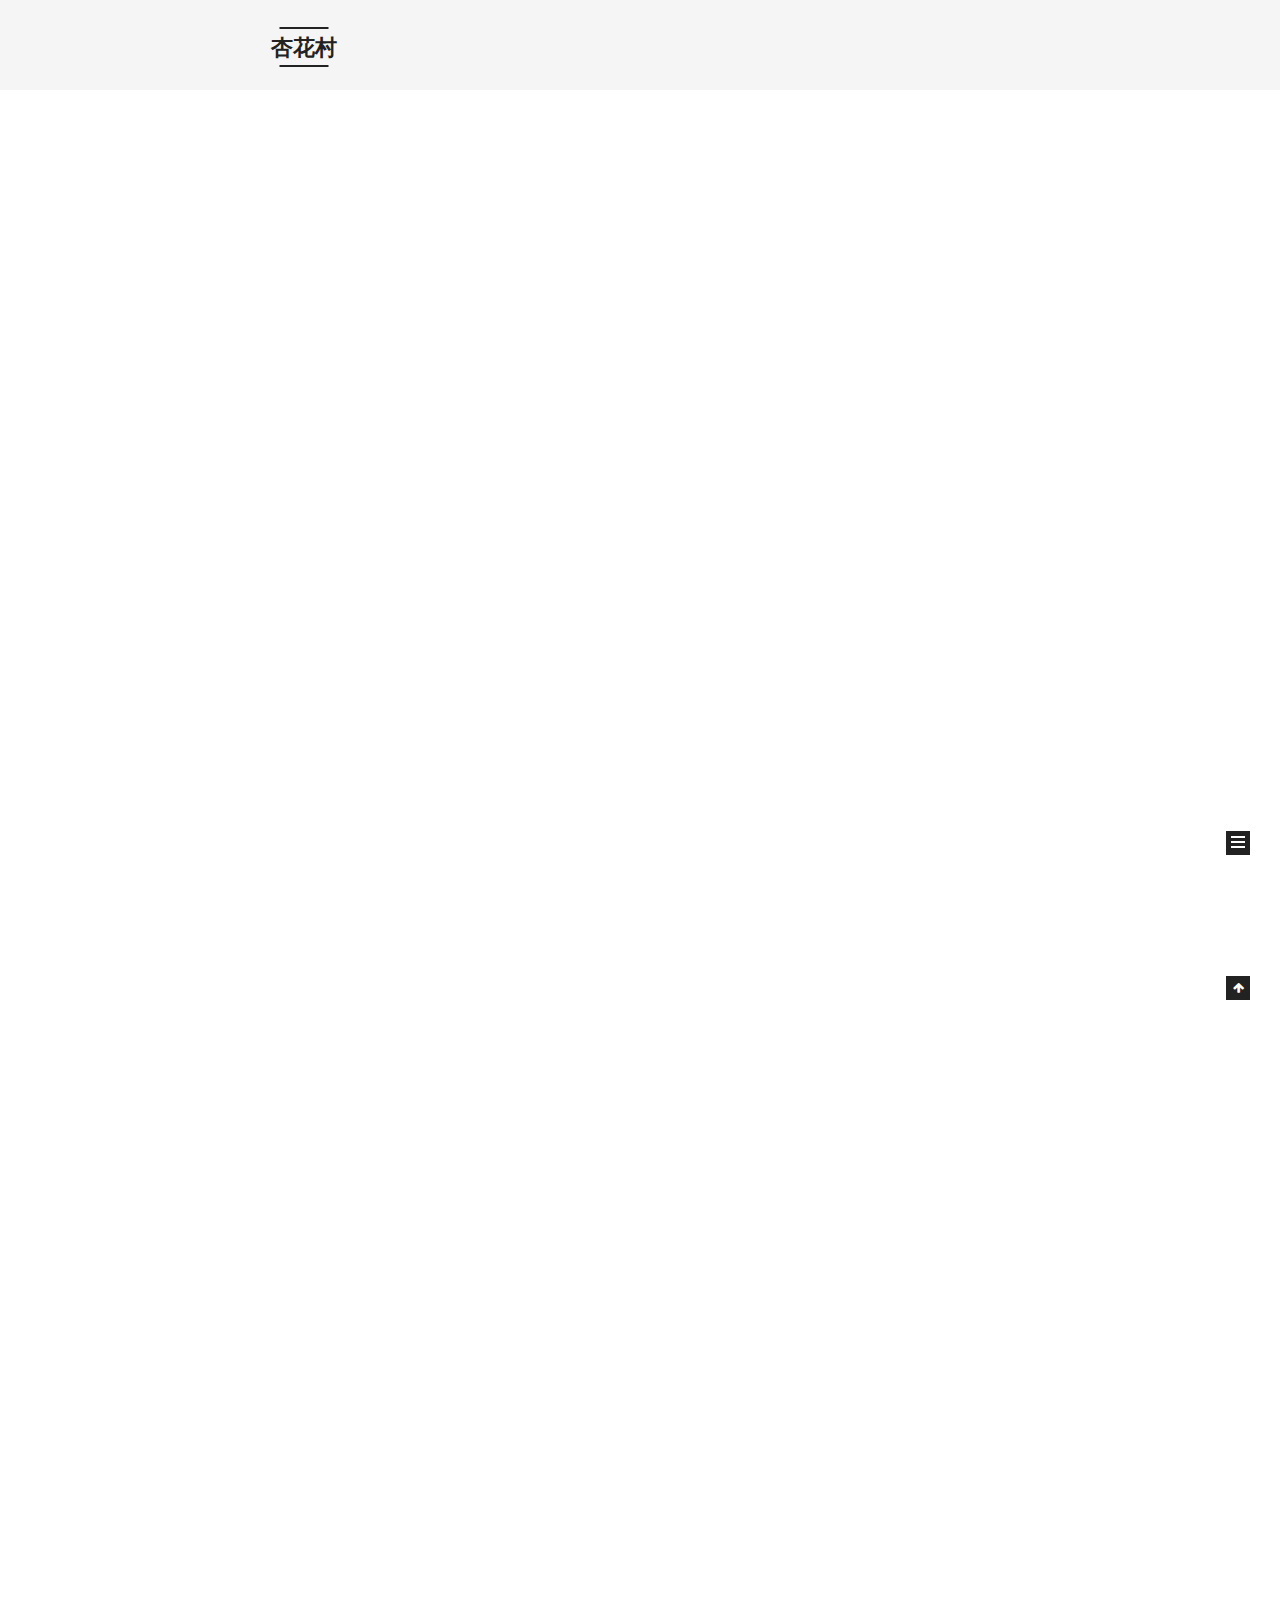
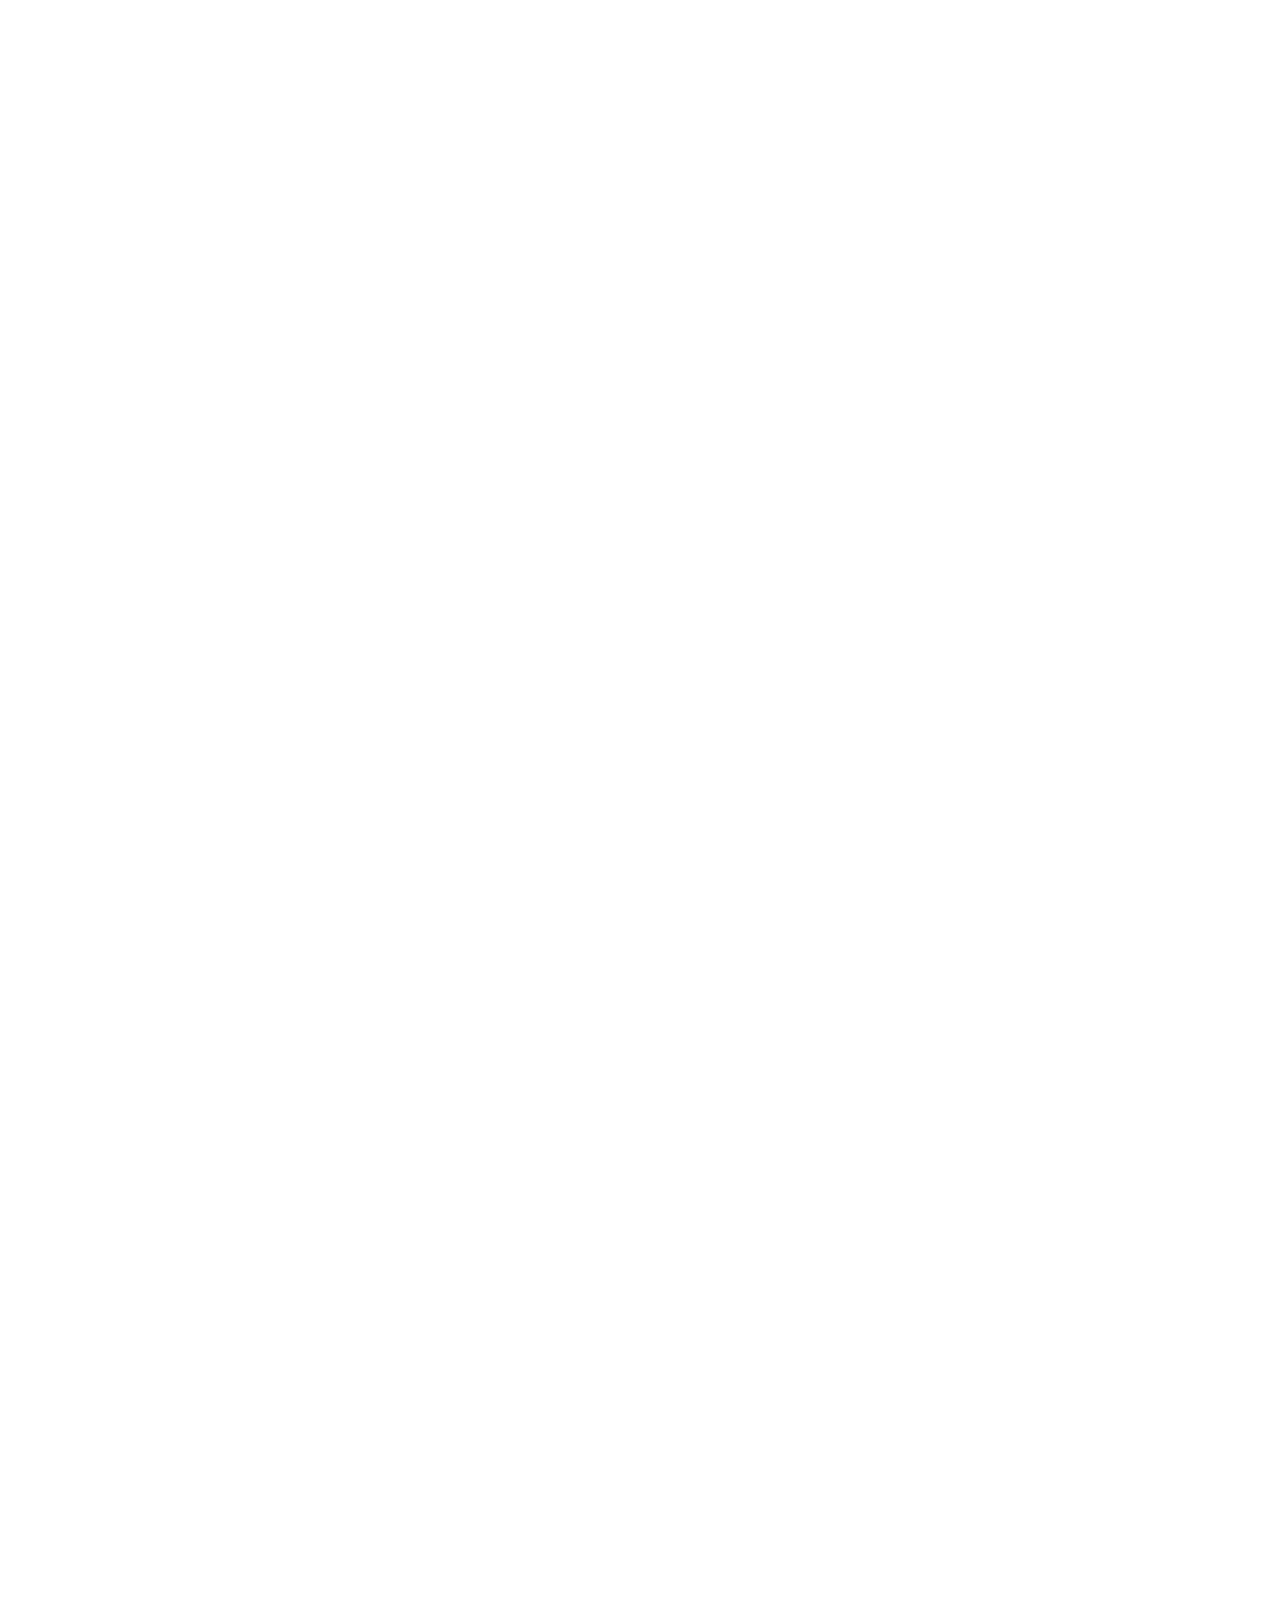
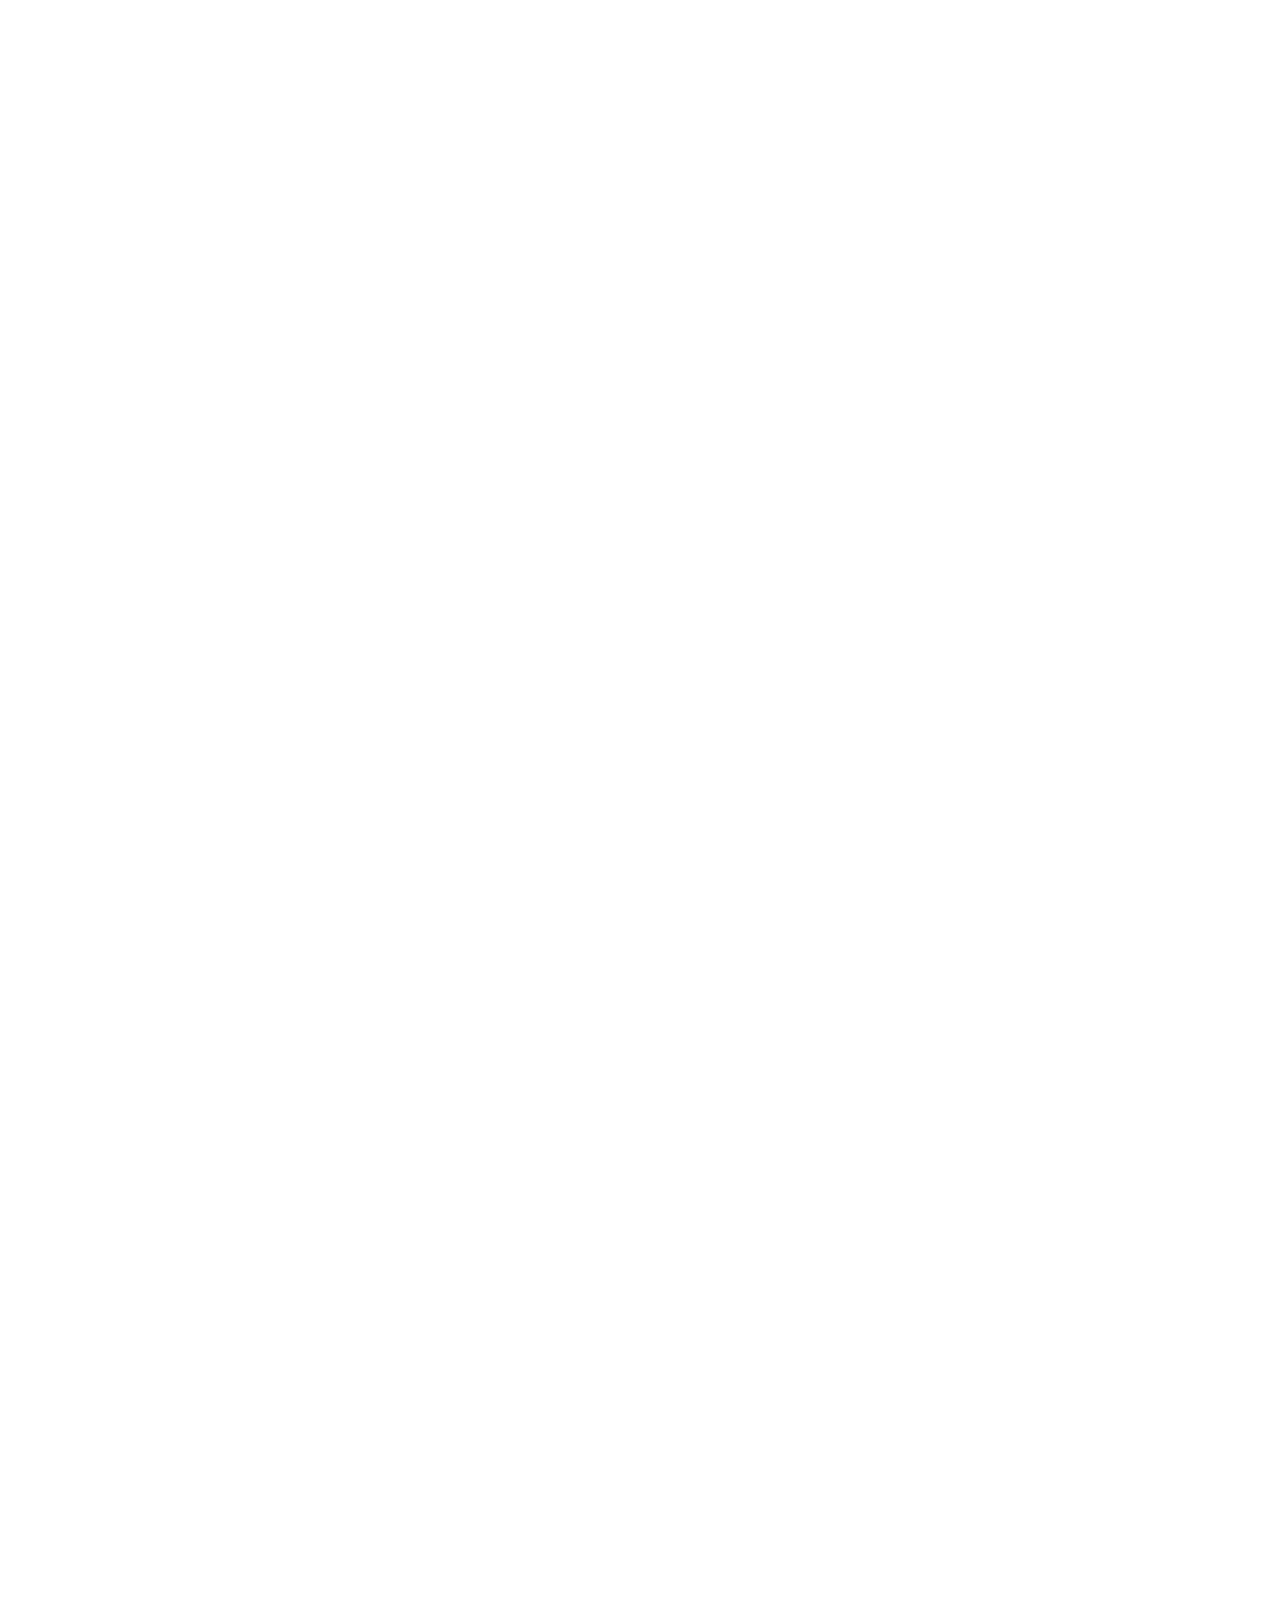
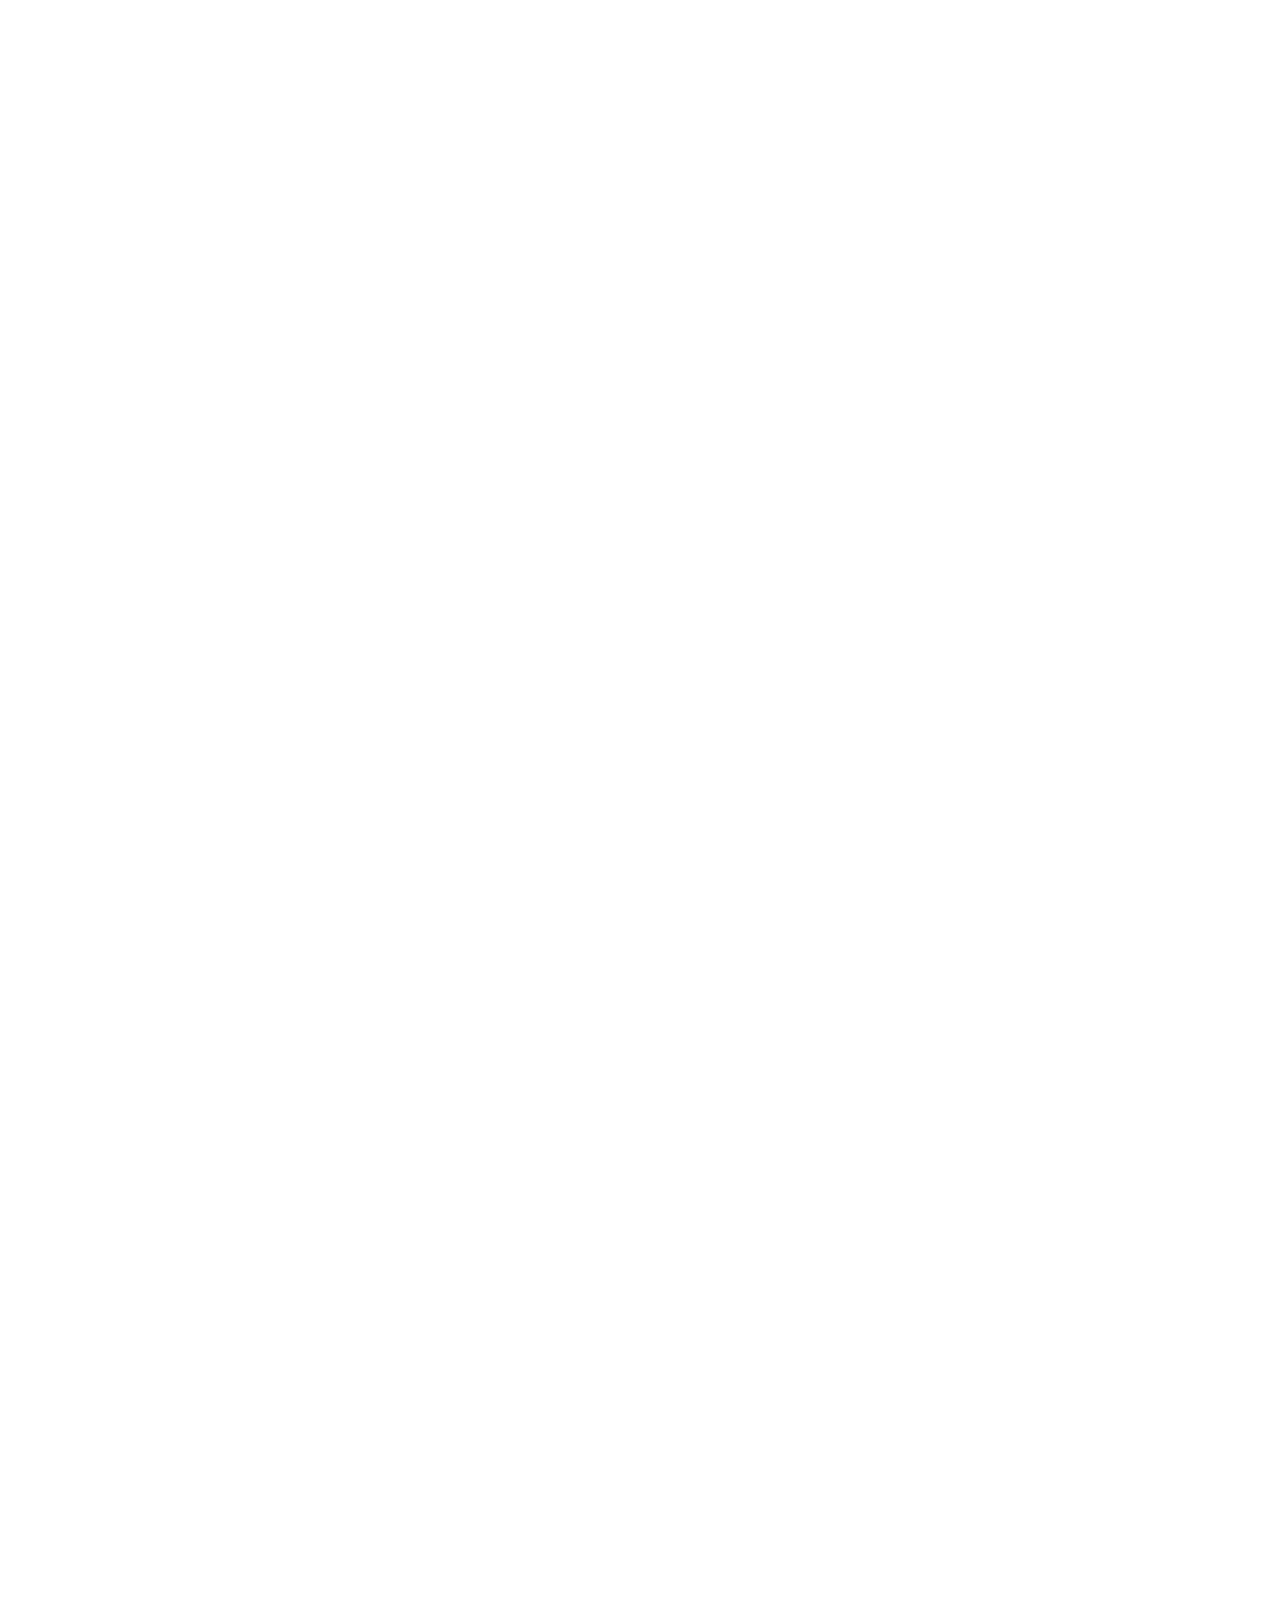
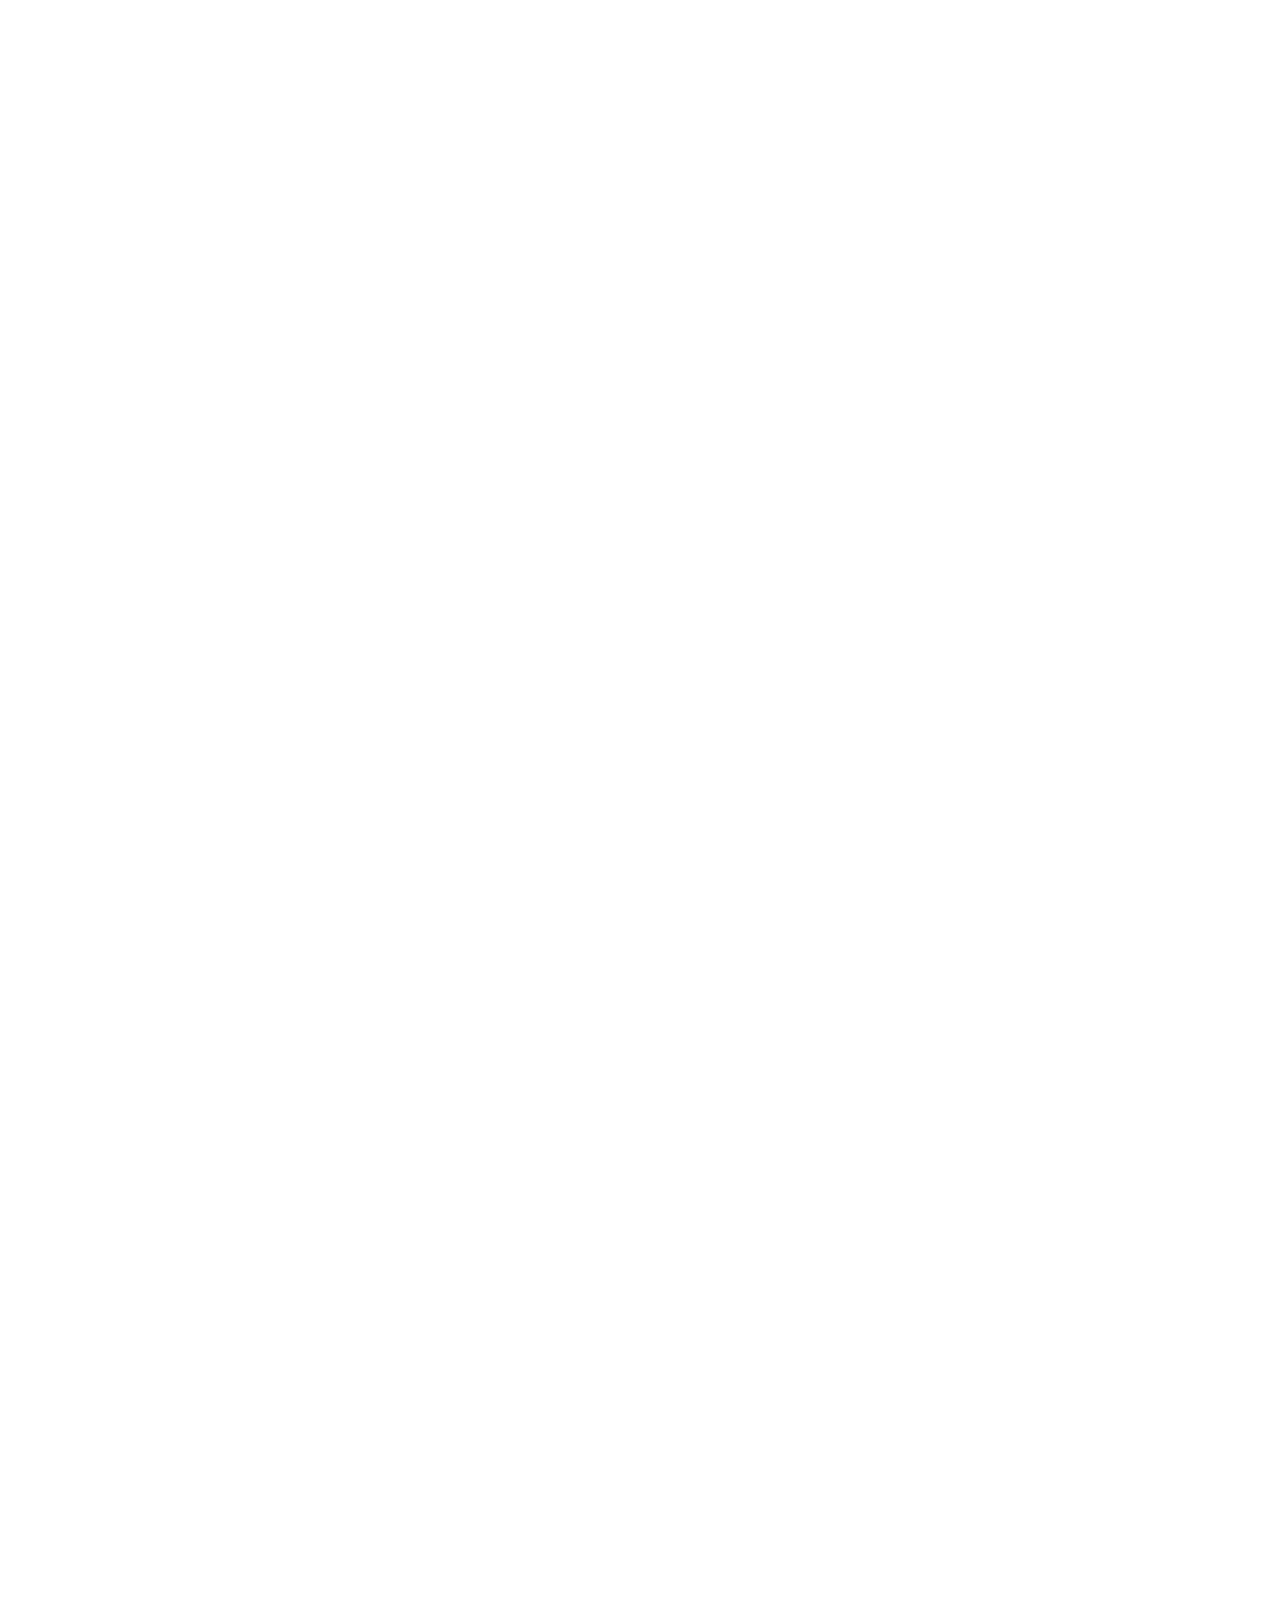
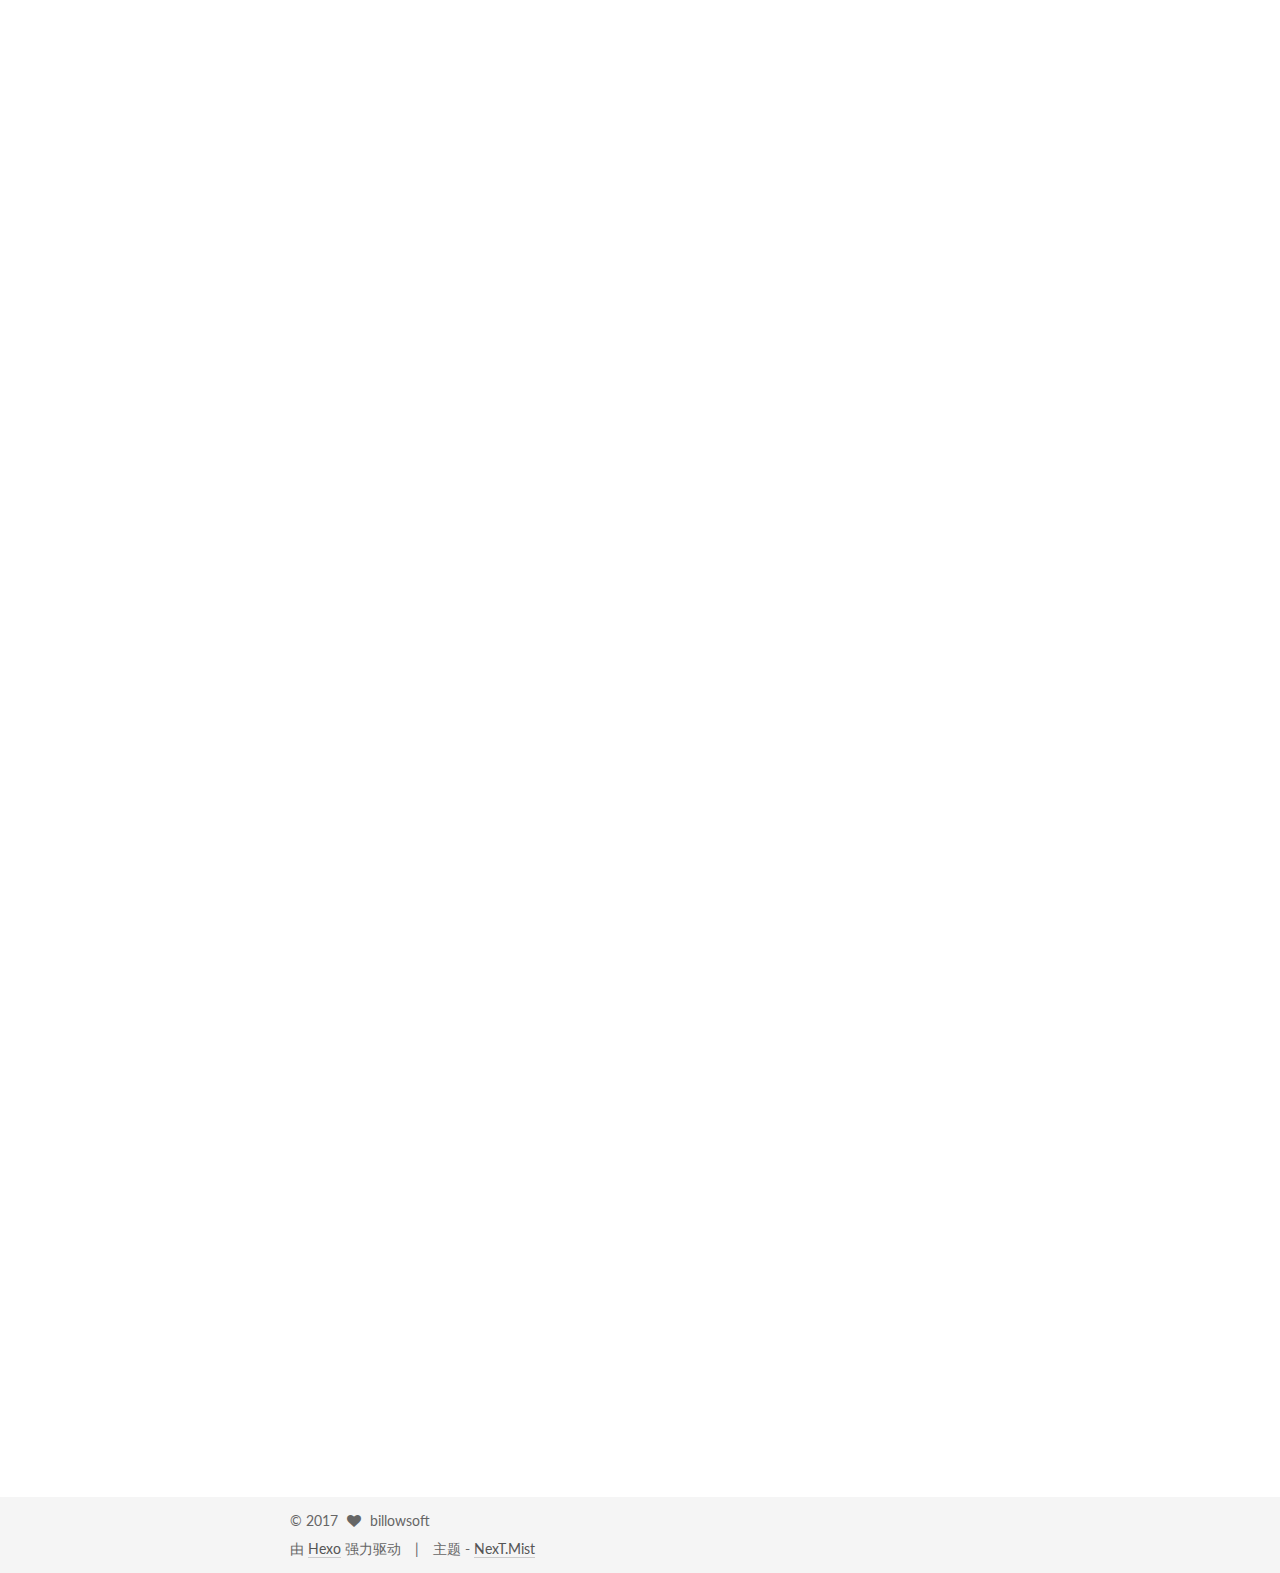
==== commit 5d9cc1d9: "Site updated: 2017-07-15 16:17:54" ====
--- a/index.html
+++ b/index.html
@@ -300,6 +300,171 @@
           <div id="content" class="content">
             
   <section id="posts" class="posts-expand">
+    
+      
+
+  
+
+  
+  
+  
+
+  <article class="post post-type-normal " itemscope itemtype="http://schema.org/Article">
+    <link itemprop="mainEntityOfPage" href="http://yoursite.com/2017/07/15/【社区银行创新】美国Umpqua银行如何通过网点转型带动战略转型/">
+
+    <span hidden itemprop="author" itemscope itemtype="http://schema.org/Person">
+      <meta itemprop="name" content="billowsoft">
+      <meta itemprop="description" content="">
+      <meta itemprop="image" content="/uploads/icon-myself.jpg">
+    </span>
+
+    <span hidden itemprop="publisher" itemscope itemtype="http://schema.org/Organization">
+      <meta itemprop="name" content="杏花村">
+    </span>
+
+    
+      <header class="post-header">
+
+        
+        
+          <h1 class="post-title" itemprop="name headline">
+            
+            
+              
+                
+                <a class="post-title-link" href="/2017/07/15/【社区银行创新】美国Umpqua银行如何通过网点转型带动战略转型/" itemprop="url">
+                  【社区银行创新】美国Umpqua银行如何通过网点转型带动战略转型
+                </a>
+              
+            
+          </h1>
+        
+
+        <div class="post-meta">
+          <span class="post-time">
+            
+              <span class="post-meta-item-icon">
+                <i class="fa fa-calendar-o"></i>
+              </span>
+              
+                <span class="post-meta-item-text">发表于</span>
+              
+              <time title="创建于" itemprop="dateCreated datePublished" datetime="2017-07-15T16:12:56+08:00">
+                2017-07-15
+              </time>
+            
+
+            
+
+            
+          </span>
+
+          
+
+          
+            
+          
+
+          
+          
+             <span id="/2017/07/15/【社区银行创新】美国Umpqua银行如何通过网点转型带动战略转型/" class="leancloud_visitors" data-flag-title="【社区银行创新】美国Umpqua银行如何通过网点转型带动战略转型">
+               <span class="post-meta-divider">|</span>
+               <span class="post-meta-item-icon">
+                 <i class="fa fa-eye"></i>
+               </span>
+               
+                 <span class="post-meta-item-text">阅读次数 </span>
+               
+                 <span class="leancloud-visitors-count"></span>
+             </span>
+          
+
+          
+
+          
+
+          
+
+        </div>
+      </header>
+    
+
+
+    <div class="post-body" itemprop="articleBody">
+
+      
+      
+
+      
+        
+          
+            <p>面对互联网金融的冲击，银行在拥抱互联网的同时，也需关注传统物理网点的转型。而美国Umpqua银行准确的网点定位、独特的网点设计和独一无二的客户体验是其网点转型成功的重要经验。未来，社交化、开放式、体验式和智能化将是银行物理网点转型的重要方向。</p>
+<p>互联网金融，尤其是移动金融的蓬勃发展，对传统商业银行形成严重冲击。银行单纯依靠物理网点扩张已经成为一种高成本低效率的业务拓展模式；众多物理网点虽然是宝贵的资源，但如果不能及时推进网点转型，也有可能成为沉重的负担。</p>
+<p>Umpqua银行在二十年间由一家资产规模不足2亿美元的小型社区银行发展为资产规模超过200亿美元的大型商业银行，成功的网点转型是其能够从激烈的市场竞争中脱颖而出的关键，其成功经验值得国内商业银行，尤其是中小商业银行学习和借鉴。</p>
+<h2 id="Umpqua银行通过网点转型带动战略转型"><a href="#Umpqua银行通过网点转型带动战略转型" class="headerlink" title="Umpqua银行通过网点转型带动战略转型"></a>Umpqua银行通过网点转型带动战略转型</h2><p>Umpqua银行于1953年成立于美国俄勒冈州的坎宁威尔，最初只有6名员工，是专门为伐木工人提供兑换薪水服务的小型社区银行。虽然一直以来经营状况良好，但与美国众多社区银行一样，增长缓慢且安于现状。</p>
+<p>即使到了1994年，Umpqua银行也只有40多名员工、1.5亿美元资产的小型社区银行。面对众多社区银行和大中型银行的竞争，Umpqua银行在产品和服务等方面都不具有竞争优势。</p>
+<p>然而就在1994年，Umpqua银行确立了“致力于差异化服务和专注于社区”的竞争策略，以突破性的、超越传统银行思维模式的理念设计出装修独特、环境舒适、服务温馨的营业网点，通过网点转型带动战略转型。</p>
+<p>1995年，Umpqua银行在俄勒冈州的罗斯堡设立第一家“旗舰店”，为客户提供独特的“客户体验”。这种网点被称作“门店”，区别于传统银行。“门店”概念的提出，是对传统银行理念的一种突破。与传统银行网点相比，“门店”为客户提供免费的现煮咖啡、免费的网络浏览服务和免费取阅的报刊杂志等。</p>
+<p>更为重要的是，“门店”极力为客户创造一种舒适惬意的环境和自由温馨的氛围，如模仿咖啡店的报纸摆放，图书馆一样摊开的图书，随时更新的物品摆设等。而银行产品和服务的摆放方式与零售商店的商品陈列一样，使客户在轻松舒适的环境中完成投资决策。</p>
+<p>2003年，Umpqua银行的第二代“门店”在波特兰的珍珠区开业。新“门店”像一个社区中心，为社区居民提供包括夜场电影，瑜伽训练和基础投资课程等一系列服务。从2004年开始，Umpqua银行为员工提供每年40小时的带薪社区服务假期，鼓励员工参与社区的青少年、教育和发展等活动；推出冰激凌车服务，开始为社区居民提供免费冰淇淋。<br>2006年，新的以“邻里”概念为核心的“门店”在波特兰开业，致力于为社区居民提供亲切的银行服务；强调以更加亲近的关系为社区居民服务，并开始推行“发掘当地音乐”的活动。Umpqua银行还为此设立了一个基金会，帮助银行总部所在地俄勒冈州地区的年轻人增加音乐教育和修养。</p>
+<p>Umpqua银行“不仅把自己当作一家传统银行、更是一家社区中心”的独特战略为它带来巨大的成功。1994年，Umpqua银行在达拉斯的市场份额只排在第3位；在两年半的时间里就上升到第1位，占比达43％。2006年，Umpqua银行成为萨克拉门托地区最大的社区银行。</p>
+<p>2008年金融危机期间，美国数百家银行倒闭或被兼并，其中包括美联银行这样的大型银行。而Umpqua银行不仅顺利渡过危机，还成功抓住机遇连续兼并了4家社区银行。到2014年末，Umpqua银行已经拥有371家分行，全职雇员超过4500人，总资产超过225亿美元，是俄勒冈州最大的银行，在全美银行业中排名第63位。</p>
+<p>Umpqua银行的成功不仅表现为规模的扩张，还表现为公司形象的提升和社会认知度的提高。从2008年起，Umpqua银行连续入选《福布斯》“美国100家最愿意工作企业”年度排行榜，连续8年被评为俄勒冈州最令人羡慕的金融服务机构，在2010年《福布斯》杂志“最佳银行”中排名第19位。<br>现在，Umpqua银行被誉为“美国最佳社区银行”，连续两年被美国独立社区银行家协会评为“顶级社区银行先锋”。</p>
+<h2 id="Umpqua银行网点转型的成功经验"><a href="#Umpqua银行网点转型的成功经验" class="headerlink" title="Umpqua银行网点转型的成功经验"></a>Umpqua银行网点转型的成功经验</h2><p>Umpqua银行在短短二十年时间取得如此成就，成功的网点转型是关键因素之一，概括而言，其成功经验包括如下三个方面。</p>
+<font color="blue">“社区中心”的网点定位。</font>
+
+<p>随着互联网金融，尤其是移动金融的飞速发展，虚拟渠道对银行柜台业务的替代率不断提高。大部分银行业务，如余额查询、转账付款，甚至支票存款都可通过手机银行或网银完成，客户必须到物理网点才能办理的业务越来越少。</p>
+<p>虽然物理网点的交易功能不断弱化，但并不意味着物理网点作用的减弱或消亡。Umpqua银行认为，物理网点仍具有虚拟渠道无法替代的重要作用。大部分新账户的开立和各种客户关系的建立仍然需在物理网点进行。由于技术和监管政策的限制，开户、合同签订等仍然需通过物理网点面对面进行。</p>
+<p>大量复杂的增值类产品或服务，如财务咨询、财务顾问等服务也需在物理网点当面进行。更重要的是，物理网点还是银行提供差异化服务的重要渠道。物理网点可为银行职员创造与客户面对面交流的机会，可通过人与人之间的当面沟通为客户提供优于竞争者的差异化服务，带来更好的客户感受，建立更紧密牢固的客户关系。</p>
+<p>因此，Umpqua银行提出“大银行成熟的产品和专业知识与社区银行的服务和本地化紧密结合的银行”的竞争策略。Umpqua银行网点的两大特征是“门店”的概念和“社区中心”的理念。</p>
+<p>Umpqua银行认为银行属于零售服务行业，就像传统商店从事的是有形商品的零售业务，银行从事的是无形商品，即金融服务的零售业务。Umpqua银行将其网点称为“门店”，以区别于传统银行网点。</p>
+<p>“门店”概念的提出，是对传统银行业理念的一种突破，使Umpqua银行获得了区别于其他银行的显著的差异化优势。Umpqua银行将其营业网点定位为“社区中心”，设计成产品展示中心和客户体验中心。社区居民到银行门店不一定是为了办理银行业务，而是出于某些社会或商业原因在此进行相互交流。门店成为所在社区的中心，一个公众娱乐、休闲和社交的场所。</p>
+<font color="blue">独特的网点设计</font>
+
+<p>确立了合理的竞争策略后，突破性的、超越传统银行业思维模式的网点设计成为Umpqua银行实现竞争策略，确立竞争优势的重要手段。<br>在网点选址上，Umpqua银行选择靠近星巴克等社区居民停留驻足时间更长的社区中心，力争能够融入社区居民的日常生活，而不是肯德基等快餐店热衷的社区型购物中心。</p>
+<p>在网点设计上，Umpqua银行选择的是虽然没有银行网点设计经验，但却能突破传统银行思维的设计公司。<br>在网点装修上，Umpqua银行学习零售行业的经验，摒弃传统的封闭、沉闷的空间格局，代之以舒适、时尚的开放式空间设计。银行工作人员与客户之间不再是冷冰冰的柜台，而是面对面的直接交流。</p>
+<p>在内部摆设上，各种产品和服务的摆放像零售商店一样，大堂里是舒适的沙发，台面上摆放着可爱的小商品、礼品卡等。</p>
+<p>Umpqua银行的目的就是吸引客户的注意力。吸引客户进入是门店的首要功能，只要客户走进门店就是成功的开始。Umpqua银行颠覆性的创意引起美国银行业的争相效仿。为持续保持其差异化竞争优势，Umpqua银行与时俱进不断创新。</p>
+<p>1995年，Umpqua银行在罗斯堡推出第一代“门店”；2003年，第二代“门店”在波特兰开业；2004年开始为社区居民提供免费冰激凌；2006年，推出新的以“邻里”概念为核心的门店；2007年，在波特兰西南河滨地区建立创新实验室，尝试用新理念和新举措将最新技术用于提升客户体验；2009年，成立生态银行，帮助企业降低和减少碳排放；2011年，在社交媒体领域继续其创新形象，在Facebook和Twitter上突出其本地化和差异化服务的特点。</p>
+<font color="blue">与众不同的客户体验</font>
+
+<p>理念超前的网点设计风格使Umpqua银行获得了最初的成功，而创新式的服务带来的与众不同的客户体验则进一步强化了竞争优势。<br>在服务方面，Umpqua银行以丽思卡尔顿酒店为标杆，聘请丽思卡尔顿酒店的培训师对银行职员进行培训。在Umpqua银行的门店，银行职员不再是正襟危坐在玻璃柜台之后，而是随意走动，随时和客户交流、帮助客户解决业务问题。Umpqua银行的门店内设有舒适的休闲区，客户可在此休息、读报，并有专门的电脑供客户上网或游戏娱乐；Umpqua银行提供的免费品尝的现煮咖啡在客户中获得极高的认可度。<br>而且，客户还可在Umpqua银行提供的会客厅进行商务洽谈或日常交流。当客户在Umpqua银行的门店办完业务，银行职员会送上一包咖啡、一个帽子等免费的小礼品。在周末或晚上，Umpqua银行的门店还为社区居民提供诸如免费的瑜伽课、读书俱乐部等活动。总之，当客户进入Umpqua银行的门店，会感受到与众不同的客户体验。</p>
+<p>Umpqua银行还采取多种措施以更好地融入社区，如发掘当地音乐项目，与美国西北地区有潜力的音乐家合作，将其作品放到专门的网站，供客户下载；设立基金，帮助俄勒冈地区的年轻人增加音乐教育和修养。</p>
+<p>Umpqua银行还坚持与当地企业共同发展的原则，与许多当地中小企业签订协议，采购其产品作为网点礼物；或者将自己的门店作为当地企业产品展示和销售的平台，为当地企业的产品提供展台，帮助当地企业实现产品的直销。</p>
+<p>Umpqua银行独特的网点设计和与众不同的客户体验使其获得巨大的成功，也给美国银行业带来巨大冲击，不仅中小银行，许多大型银行也纷纷效仿。</p>
+
+          
+        
+      
+    </div>
+
+    <div>
+      
+    </div>
+
+    <div>
+      
+    </div>
+
+    <div>
+      
+    </div>
+
+    <footer class="post-footer">
+      
+
+      
+
+      
+
+      
+      
+        <div class="post-eof"></div>
+      
+    </footer>
+  </article>
+
+
     
       
 
@@ -772,7 +937,7 @@
           
             <div class="site-state-item site-state-posts">
               <a href="/">
-                <span class="site-state-item-count">3</span>
+                <span class="site-state-item-count">4</span>
                 <span class="site-state-item-name">日志</span>
               </a>
             </div>
--- a/css/main.css
+++ b/css/main.css
@@ -1691,7 +1691,7 @@
   width: 4px;
   height: 4px;
   border-radius: 50%;
-  background: #013611;
+  background: #ff71cb;
 }
 .links-of-blogroll {
   font-size: 13px;
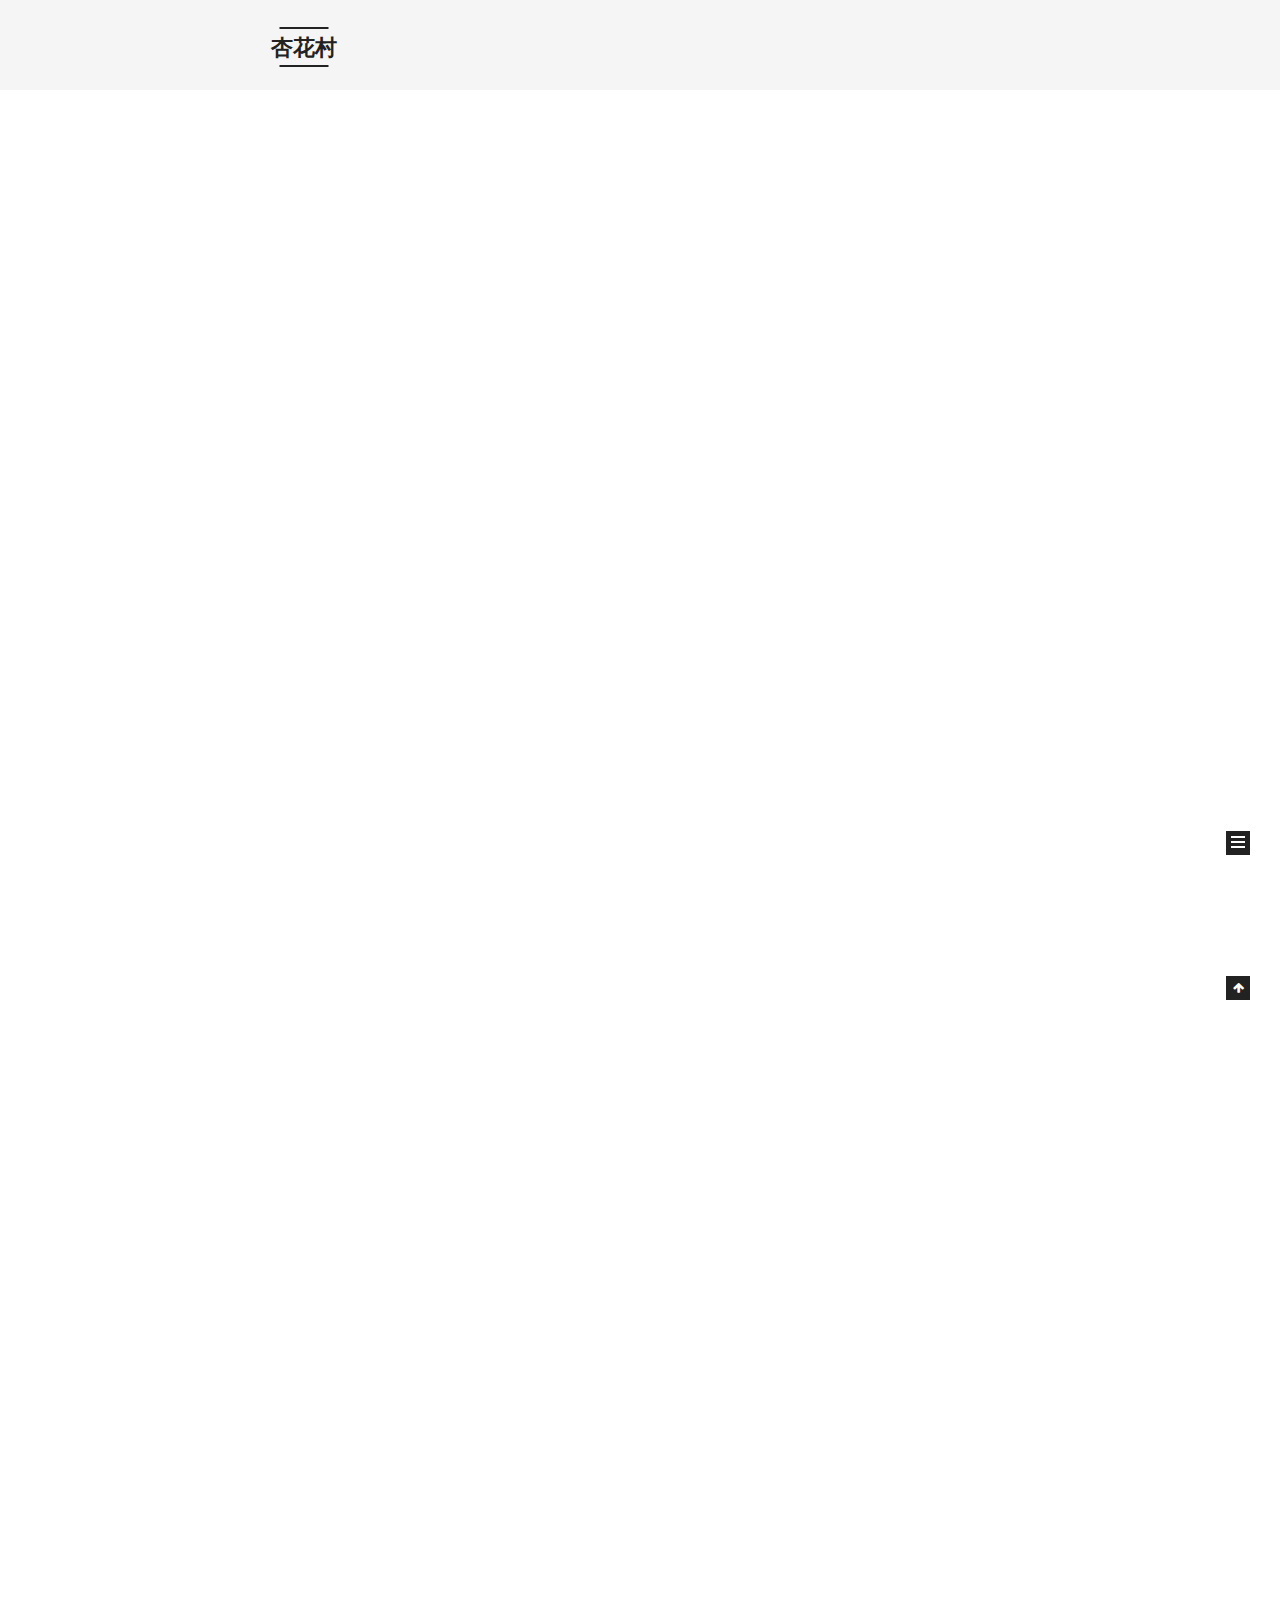
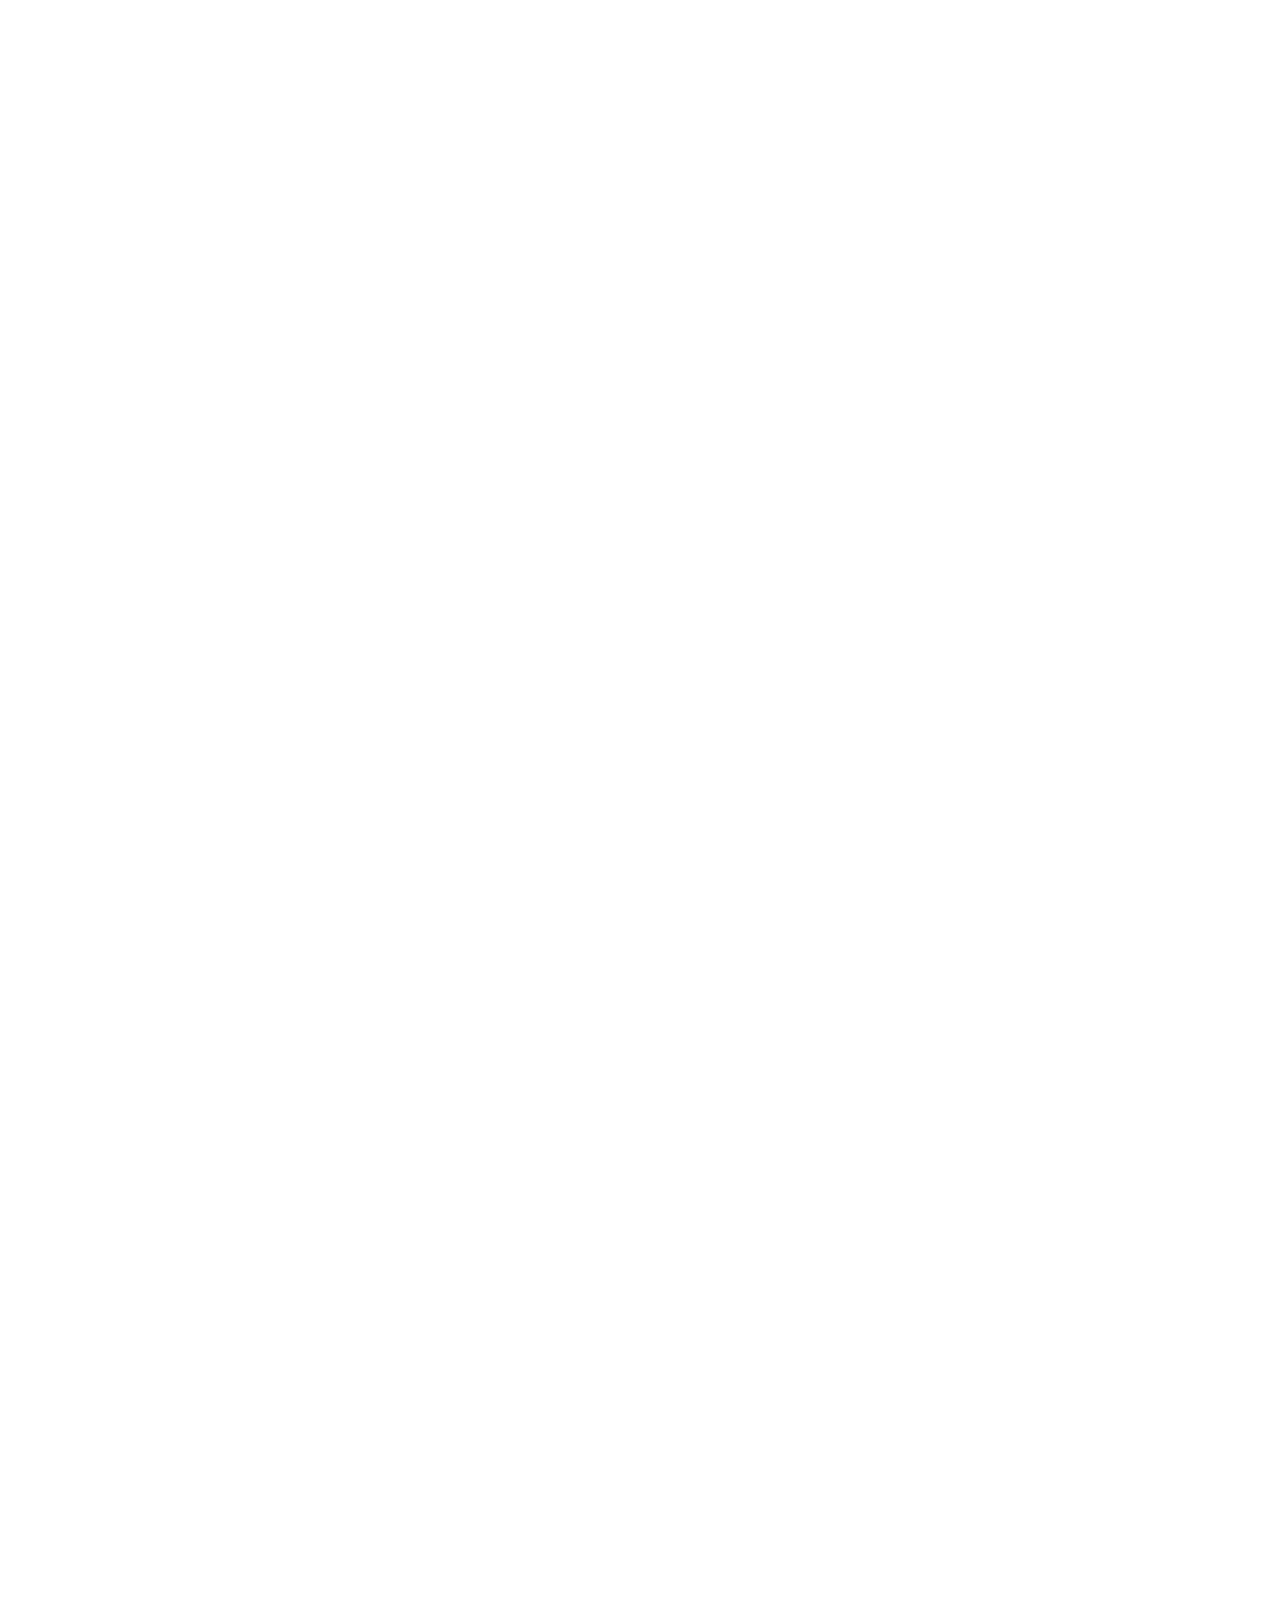
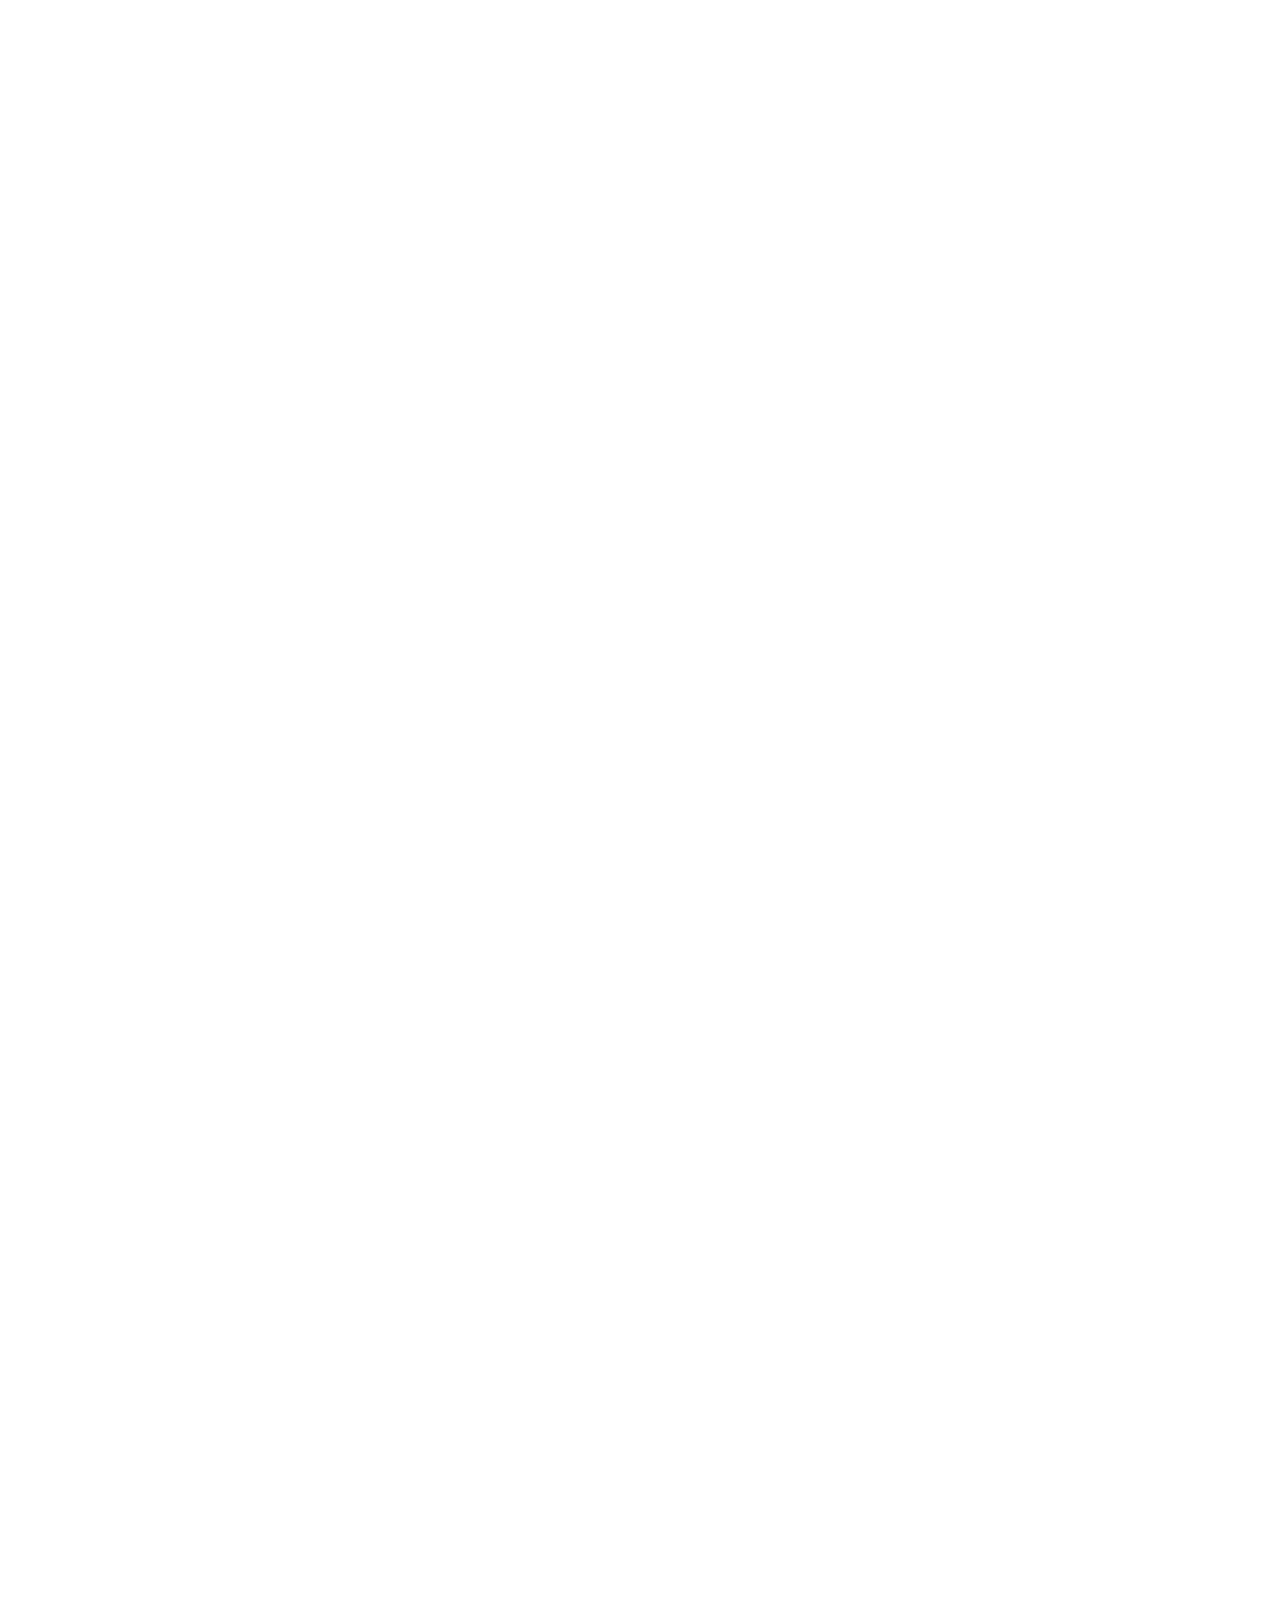
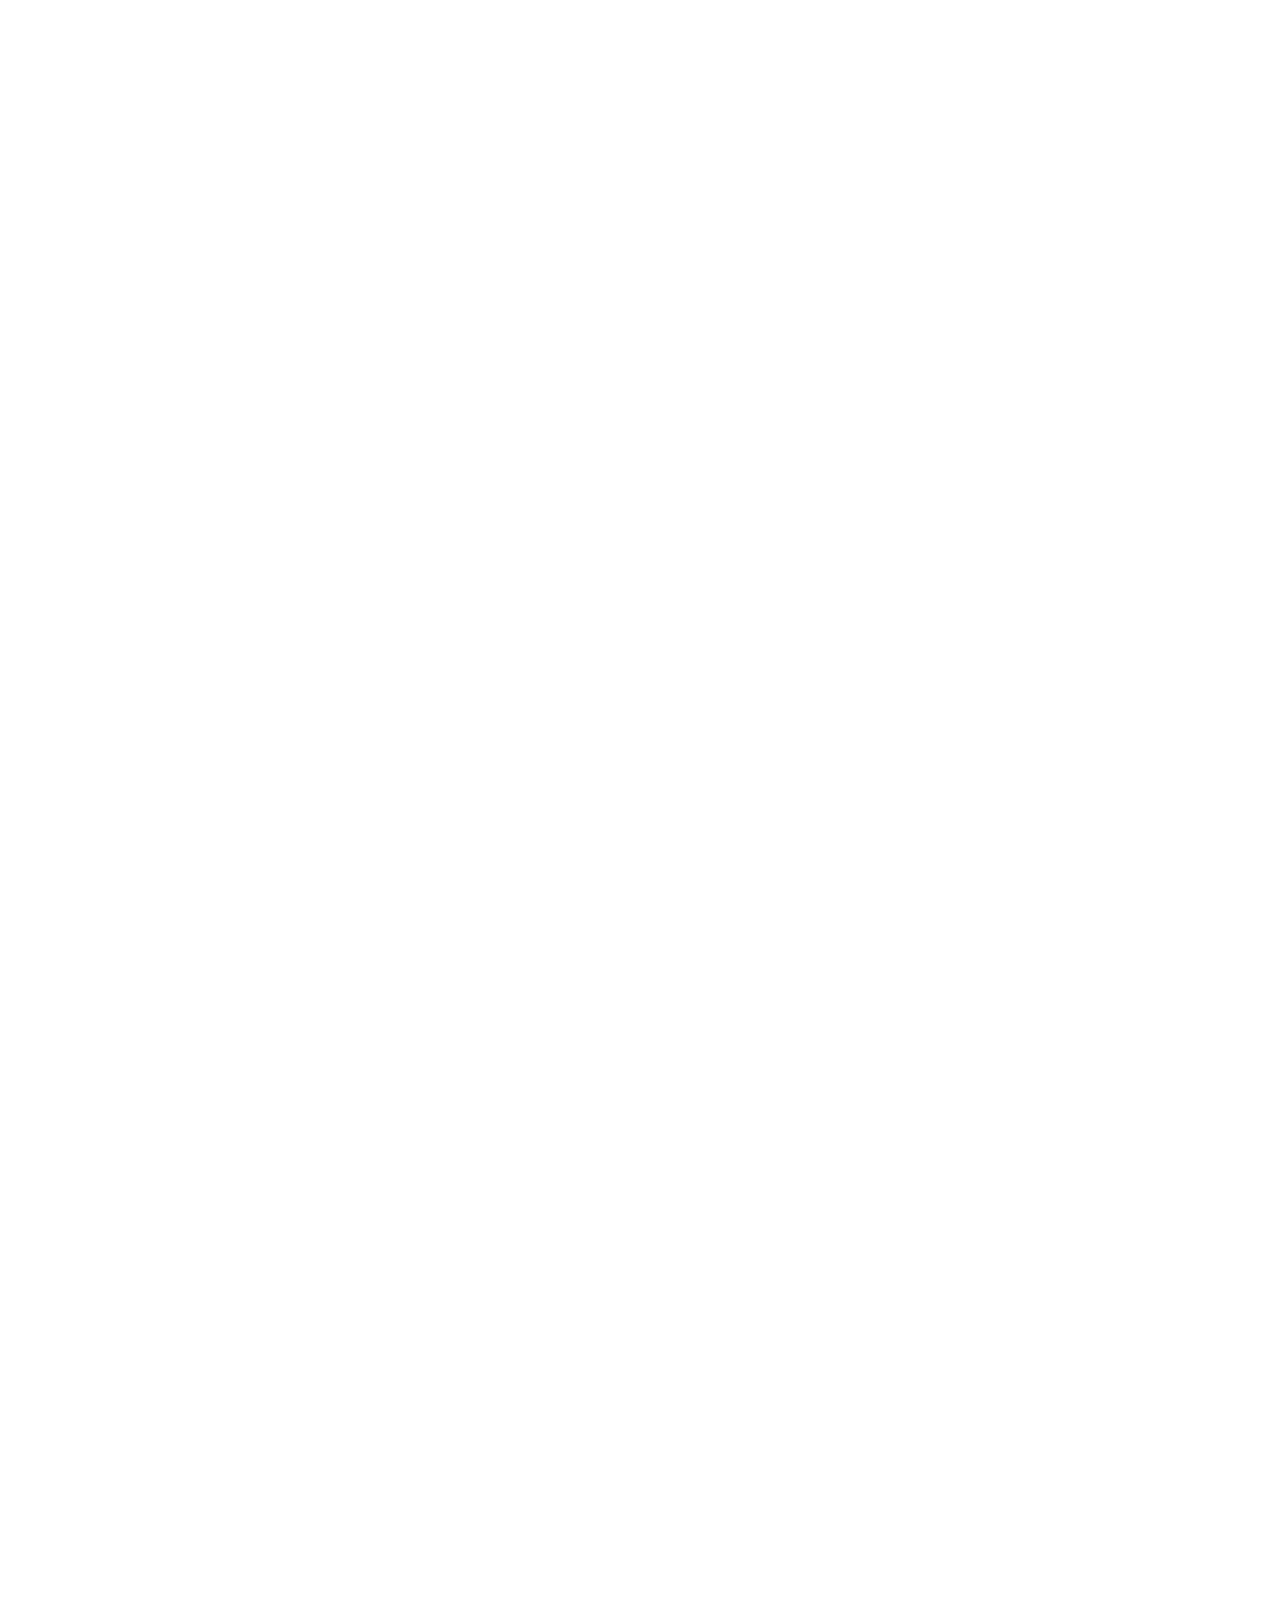
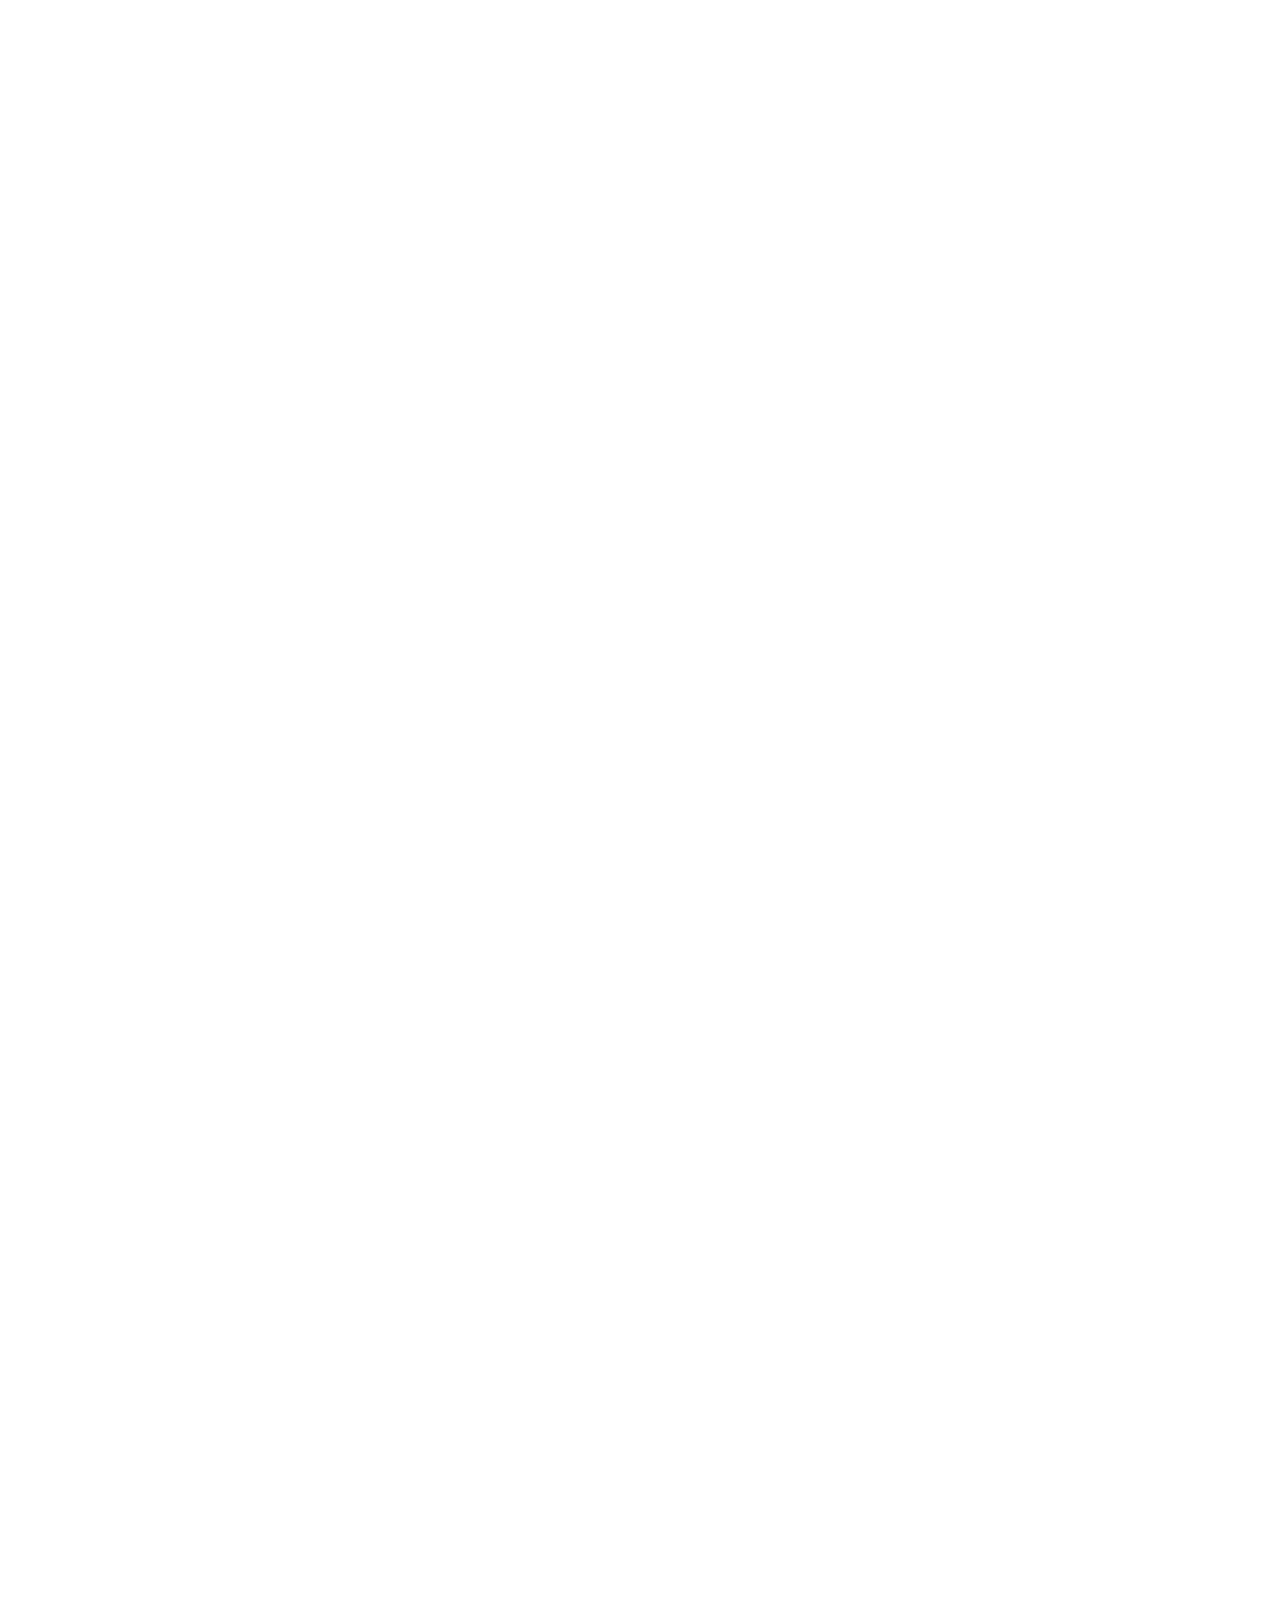
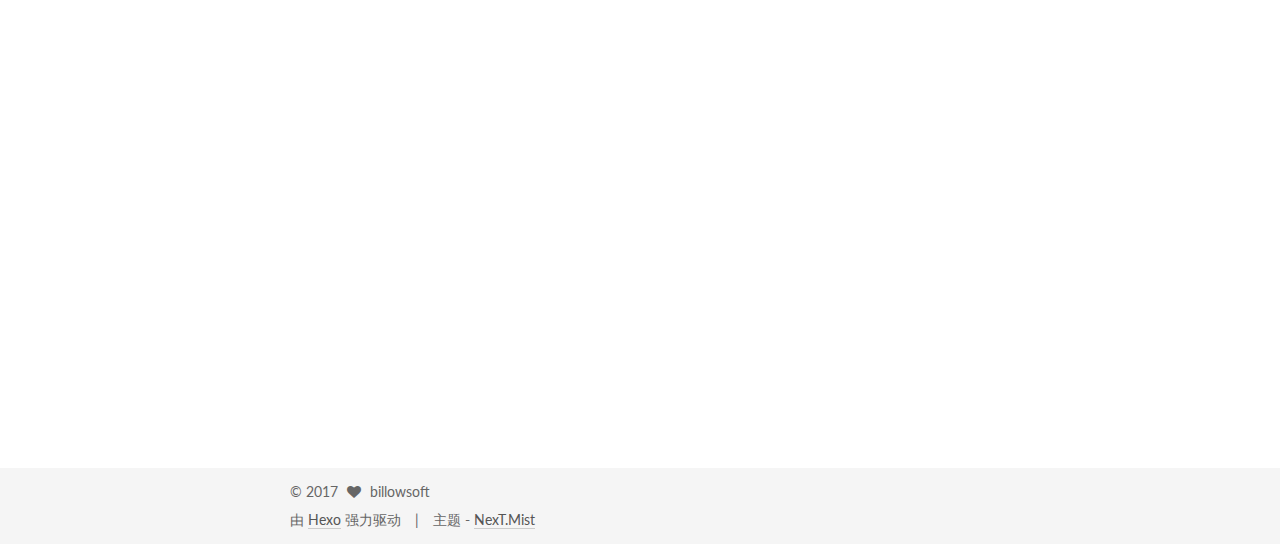
==== commit 68b09e4a: "Site updated: 2017-07-15 16:21:44" ====
--- a/index.html
+++ b/index.html
@@ -752,146 +752,6 @@
 
 
     
-      
-
-  
-
-  
-  
-  
-
-  <article class="post post-type-normal " itemscope itemtype="http://schema.org/Article">
-    <link itemprop="mainEntityOfPage" href="http://yoursite.com/2017/04/16/hello-world/">
-
-    <span hidden itemprop="author" itemscope itemtype="http://schema.org/Person">
-      <meta itemprop="name" content="billowsoft">
-      <meta itemprop="description" content="">
-      <meta itemprop="image" content="/uploads/icon-myself.jpg">
-    </span>
-
-    <span hidden itemprop="publisher" itemscope itemtype="http://schema.org/Organization">
-      <meta itemprop="name" content="杏花村">
-    </span>
-
-    
-      <header class="post-header">
-
-        
-        
-          <h1 class="post-title" itemprop="name headline">
-            
-            
-              
-                
-                <a class="post-title-link" href="/2017/04/16/hello-world/" itemprop="url">
-                  Hello World
-                </a>
-              
-            
-          </h1>
-        
-
-        <div class="post-meta">
-          <span class="post-time">
-            
-              <span class="post-meta-item-icon">
-                <i class="fa fa-calendar-o"></i>
-              </span>
-              
-                <span class="post-meta-item-text">发表于</span>
-              
-              <time title="创建于" itemprop="dateCreated datePublished" datetime="2017-04-16T17:22:47+08:00">
-                2017-04-16
-              </time>
-            
-
-            
-
-            
-          </span>
-
-          
-
-          
-            
-          
-
-          
-          
-             <span id="/2017/04/16/hello-world/" class="leancloud_visitors" data-flag-title="Hello World">
-               <span class="post-meta-divider">|</span>
-               <span class="post-meta-item-icon">
-                 <i class="fa fa-eye"></i>
-               </span>
-               
-                 <span class="post-meta-item-text">阅读次数 </span>
-               
-                 <span class="leancloud-visitors-count"></span>
-             </span>
-          
-
-          
-
-          
-
-          
-
-        </div>
-      </header>
-    
-
-
-    <div class="post-body" itemprop="articleBody">
-
-      
-      
-
-      
-        
-          
-            <p>Welcome to <a href="https://hexo.io/" target="_blank" rel="external">Hexo</a>! This is your very first post. Check <a href="https://hexo.io/docs/" target="_blank" rel="external">documentation</a> for more info. If you get any problems when using Hexo, you can find the answer in <a href="https://hexo.io/docs/troubleshooting.html" target="_blank" rel="external">troubleshooting</a> or you can ask me on <a href="https://github.com/hexojs/hexo/issues" target="_blank" rel="external">GitHub</a>.</p>
-<h2 id="Quick-Start"><a href="#Quick-Start" class="headerlink" title="Quick Start"></a>Quick Start</h2><h3 id="Create-a-new-post"><a href="#Create-a-new-post" class="headerlink" title="Create a new post"></a>Create a new post</h3><figure class="highlight bash"><table><tr><td class="gutter"><pre><div class="line">1</div></pre></td><td class="code"><pre><div class="line">$ hexo new <span class="string">"My New Post"</span></div></pre></td></tr></table></figure>
-<p>More info: <a href="https://hexo.io/docs/writing.html" target="_blank" rel="external">Writing</a></p>
-<h3 id="Run-server"><a href="#Run-server" class="headerlink" title="Run server"></a>Run server</h3><figure class="highlight bash"><table><tr><td class="gutter"><pre><div class="line">1</div></pre></td><td class="code"><pre><div class="line">$ hexo server</div></pre></td></tr></table></figure>
-<p>More info: <a href="https://hexo.io/docs/server.html" target="_blank" rel="external">Server</a></p>
-<h3 id="Generate-static-files"><a href="#Generate-static-files" class="headerlink" title="Generate static files"></a>Generate static files</h3><figure class="highlight bash"><table><tr><td class="gutter"><pre><div class="line">1</div></pre></td><td class="code"><pre><div class="line">$ hexo generate</div></pre></td></tr></table></figure>
-<p>More info: <a href="https://hexo.io/docs/generating.html" target="_blank" rel="external">Generating</a></p>
-<h3 id="Deploy-to-remote-sites"><a href="#Deploy-to-remote-sites" class="headerlink" title="Deploy to remote sites"></a>Deploy to remote sites</h3><figure class="highlight bash"><table><tr><td class="gutter"><pre><div class="line">1</div></pre></td><td class="code"><pre><div class="line">$ hexo deploy</div></pre></td></tr></table></figure>
-<p>More info: <a href="https://hexo.io/docs/deployment.html" target="_blank" rel="external">Deployment</a></p>
-
-          
-        
-      
-    </div>
-
-    <div>
-      
-    </div>
-
-    <div>
-      
-    </div>
-
-    <div>
-      
-    </div>
-
-    <footer class="post-footer">
-      
-
-      
-
-      
-
-      
-      
-        <div class="post-eof"></div>
-      
-    </footer>
-  </article>
-
-
-    
   </section>
 
   
@@ -937,7 +797,7 @@
           
             <div class="site-state-item site-state-posts">
               <a href="/">
-                <span class="site-state-item-count">4</span>
+                <span class="site-state-item-count">3</span>
                 <span class="site-state-item-name">日志</span>
               </a>
             </div>
--- a/css/main.css
+++ b/css/main.css
@@ -1691,7 +1691,7 @@
   width: 4px;
   height: 4px;
   border-radius: 50%;
-  background: #ff71cb;
+  background: #ffb09d;
 }
 .links-of-blogroll {
   font-size: 13px;
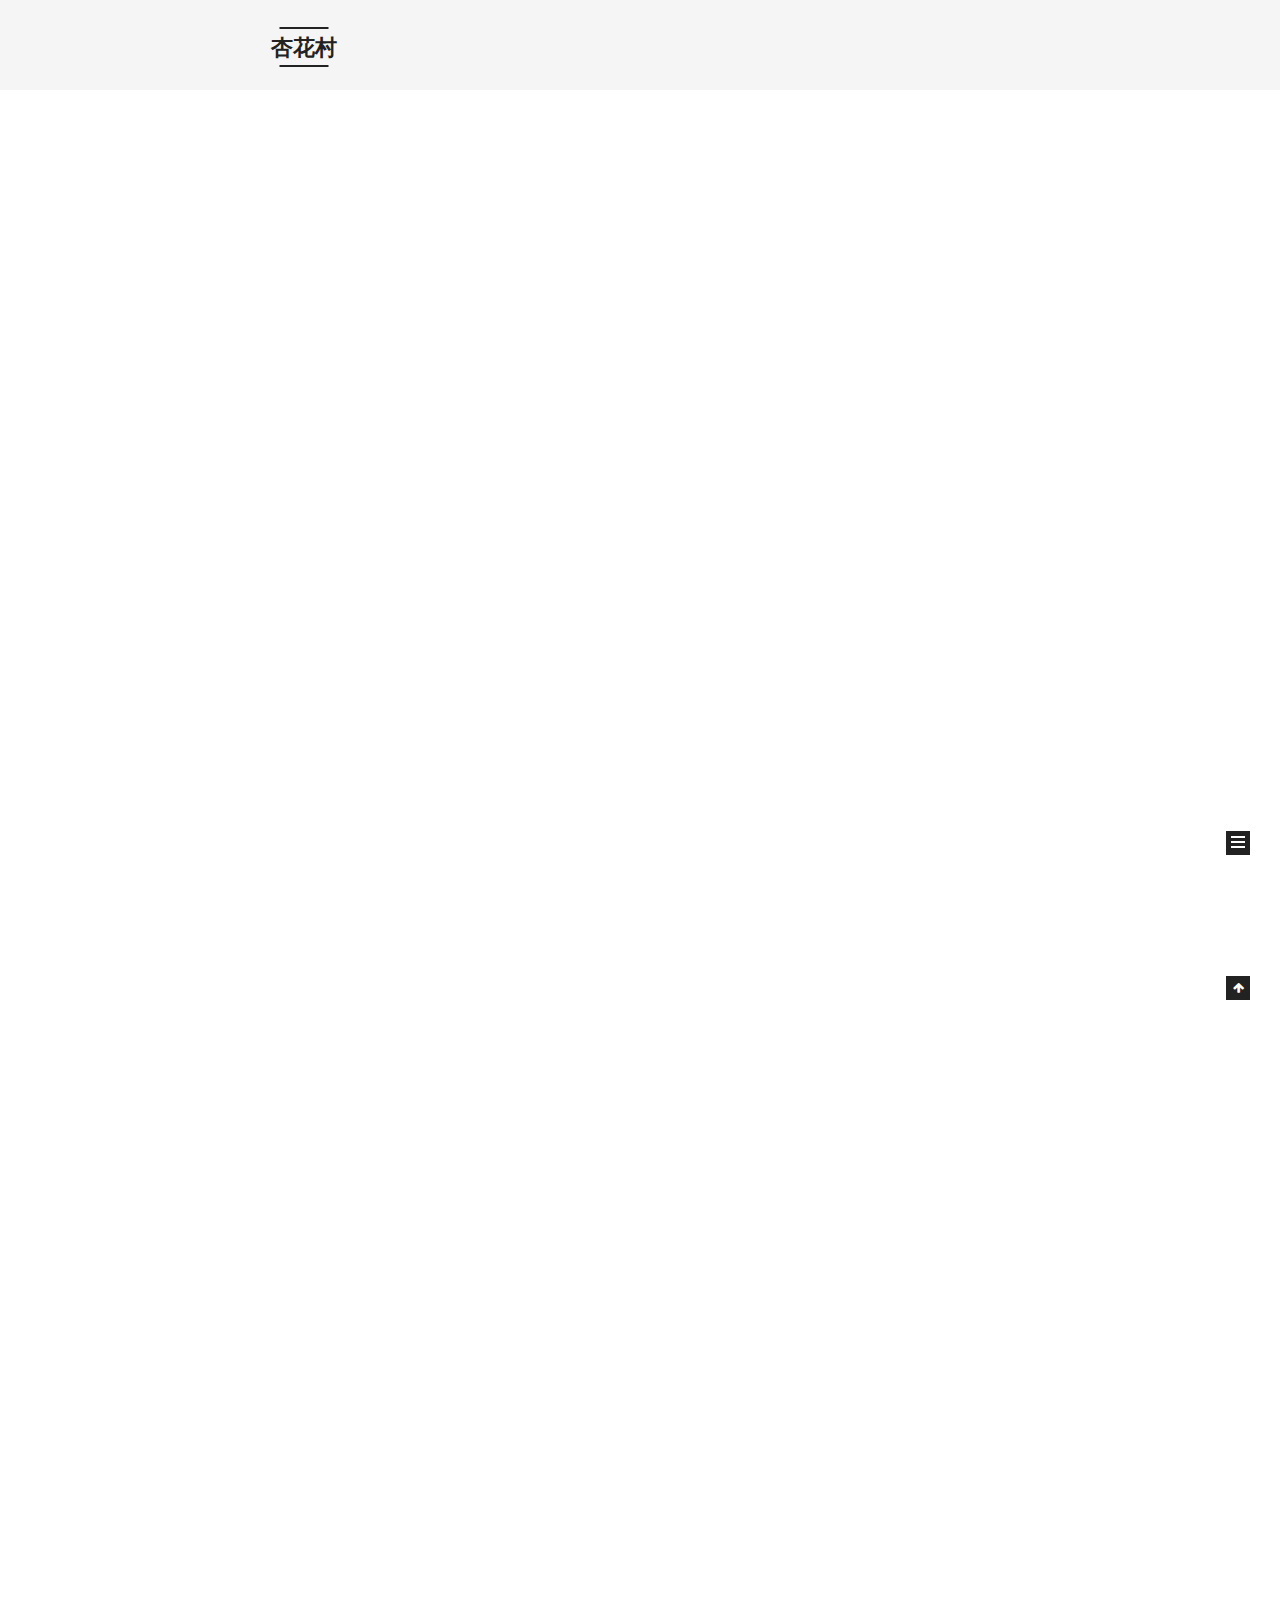
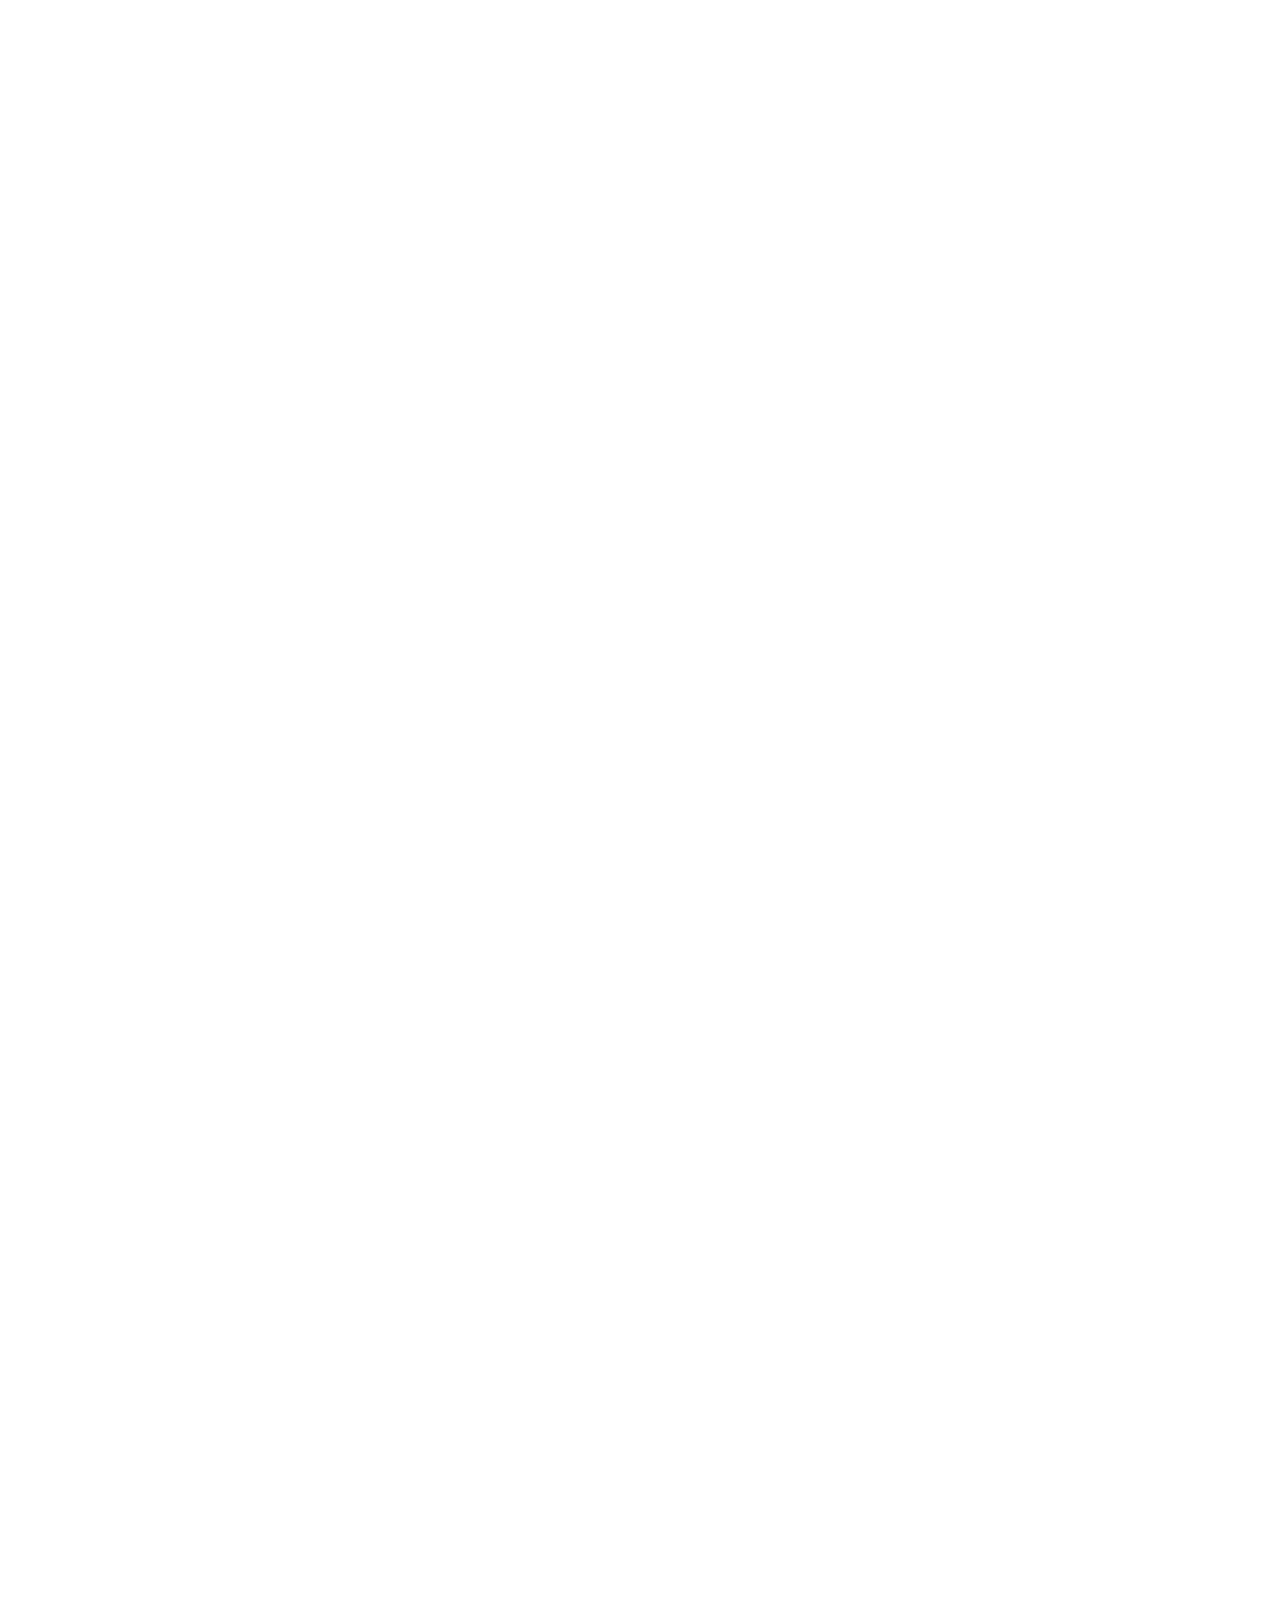
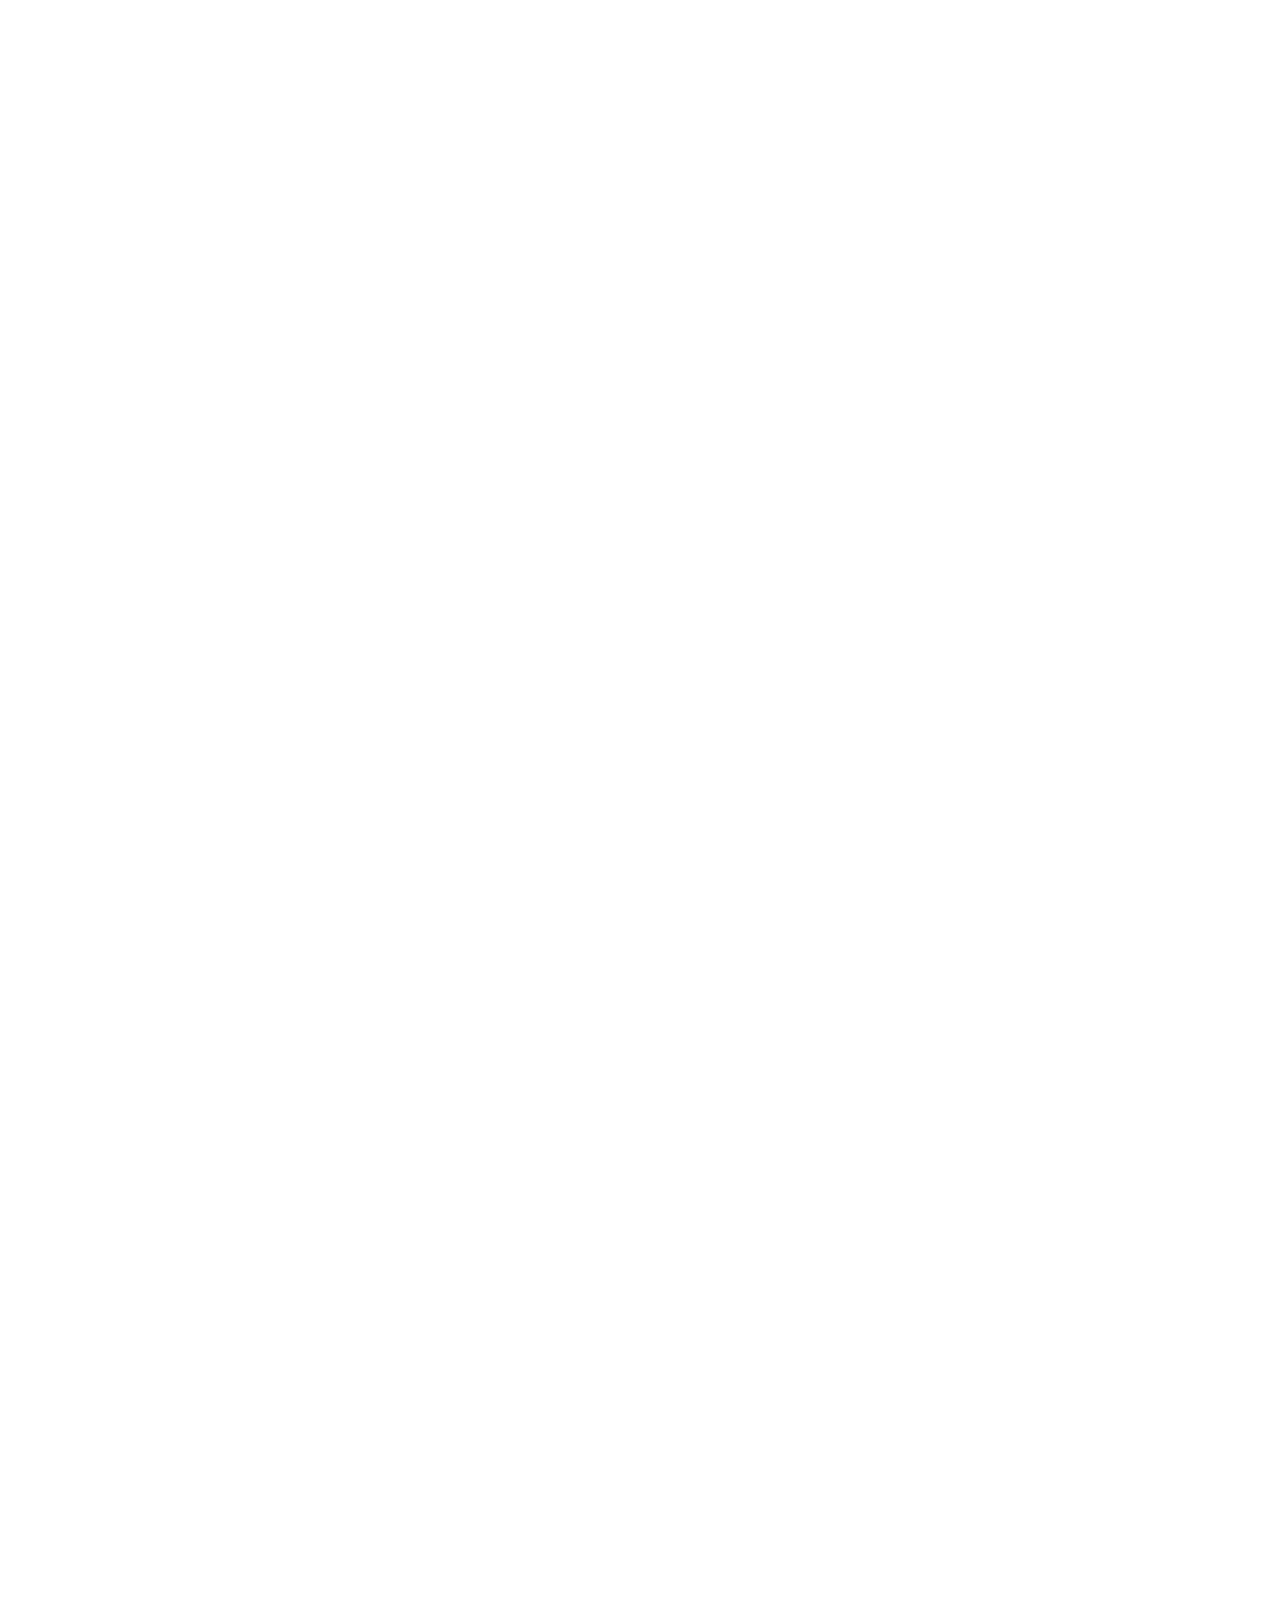
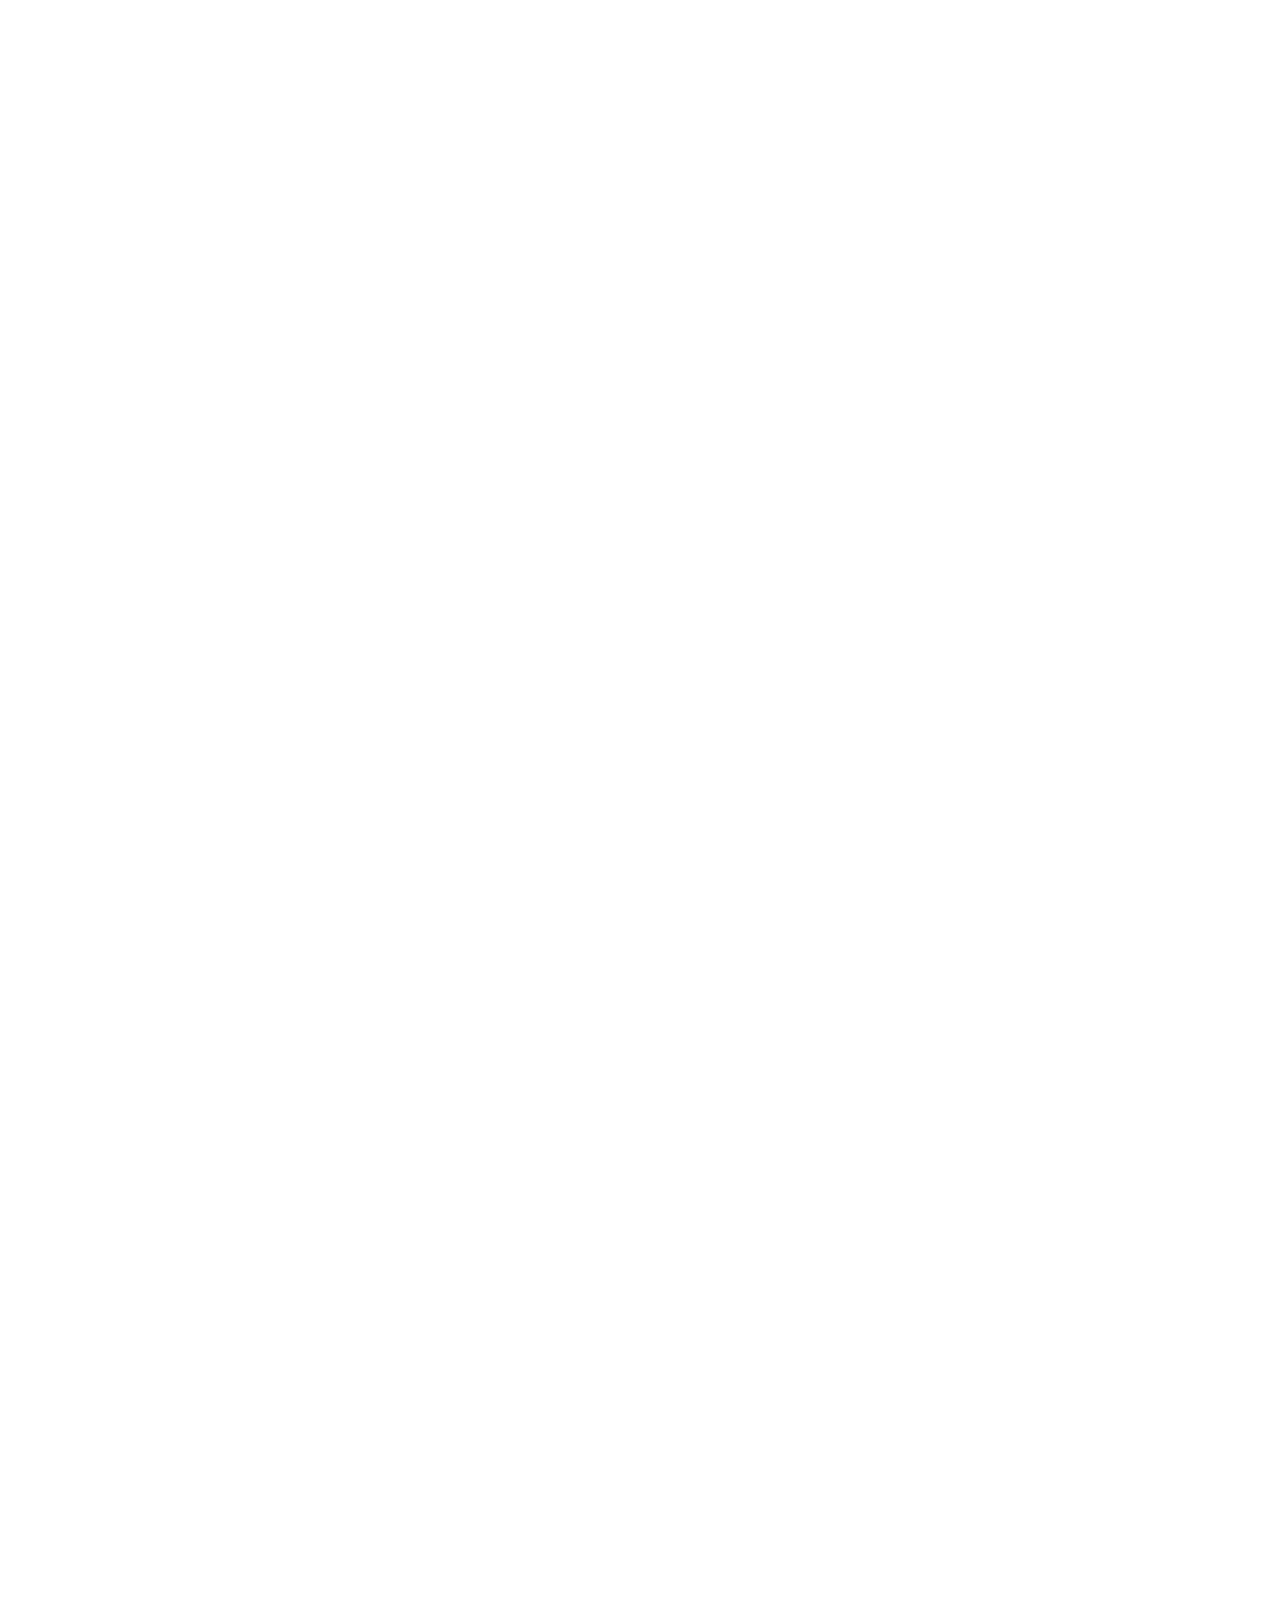
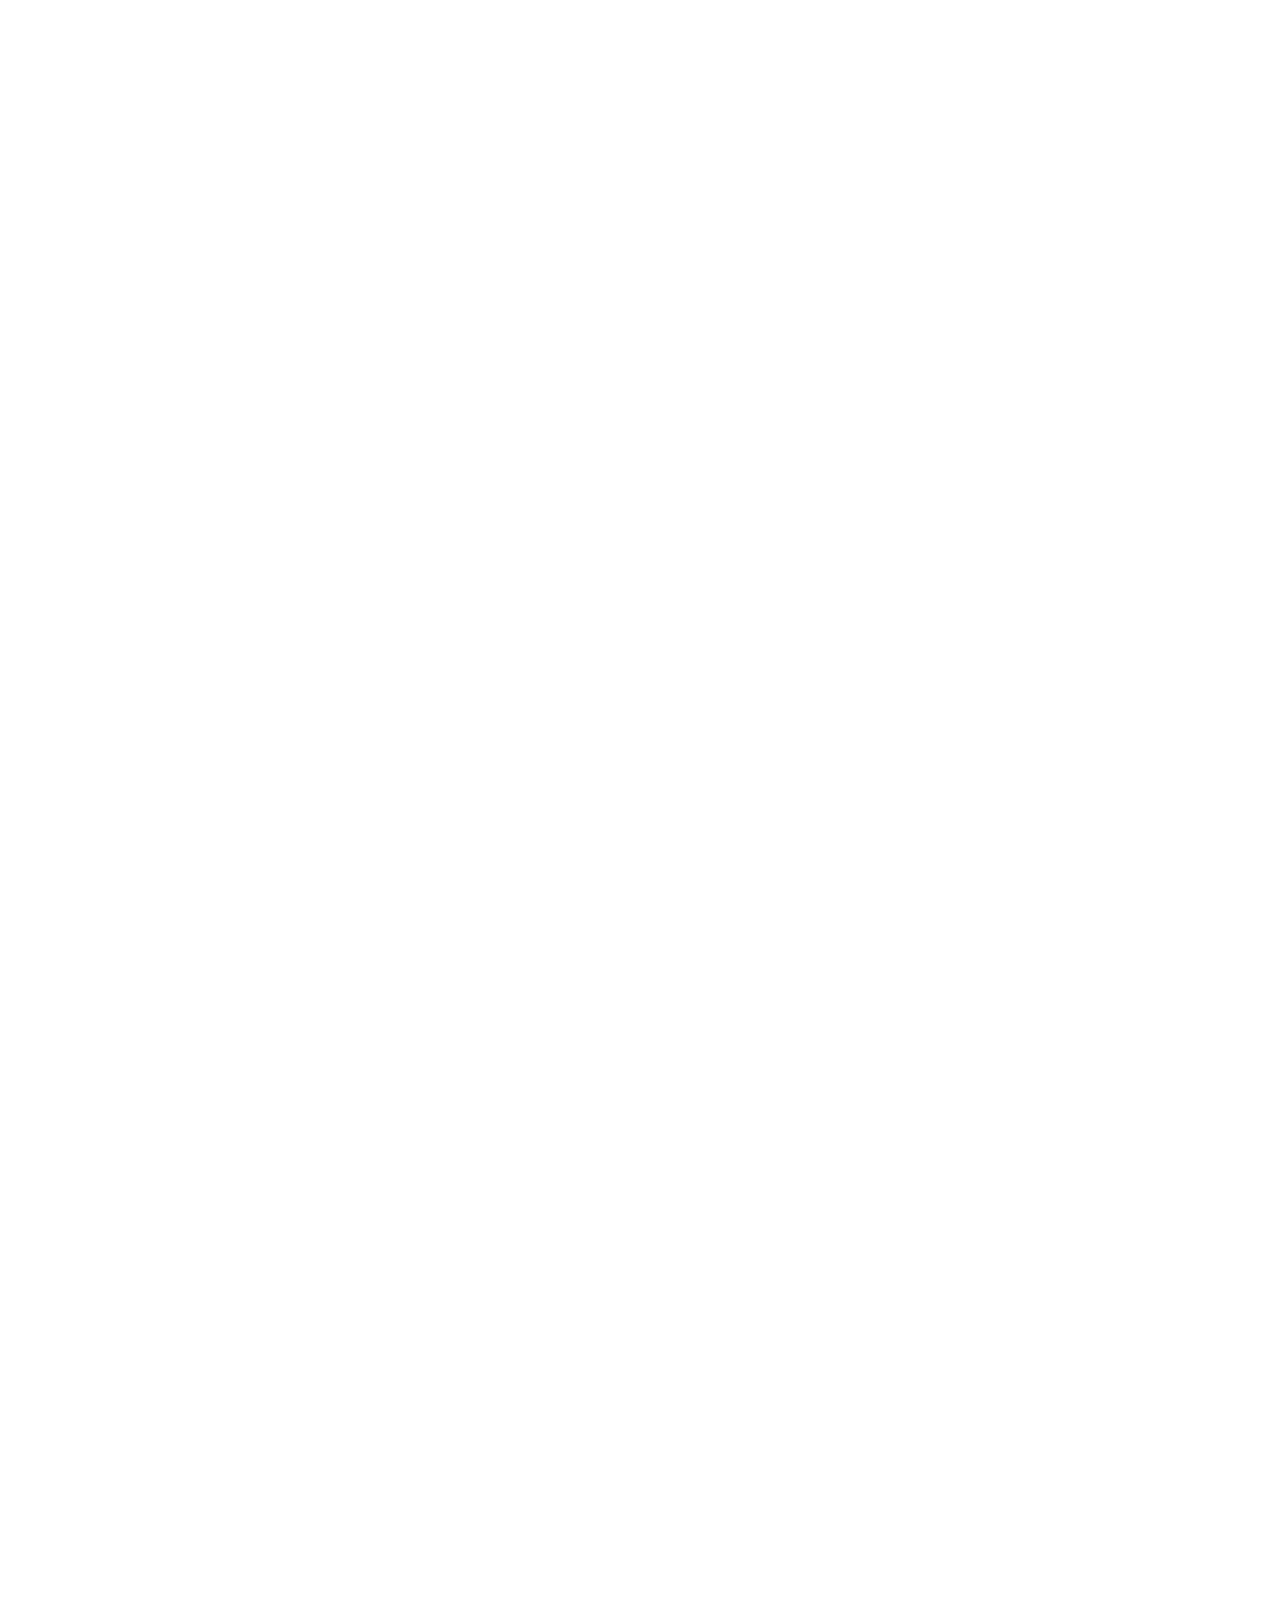
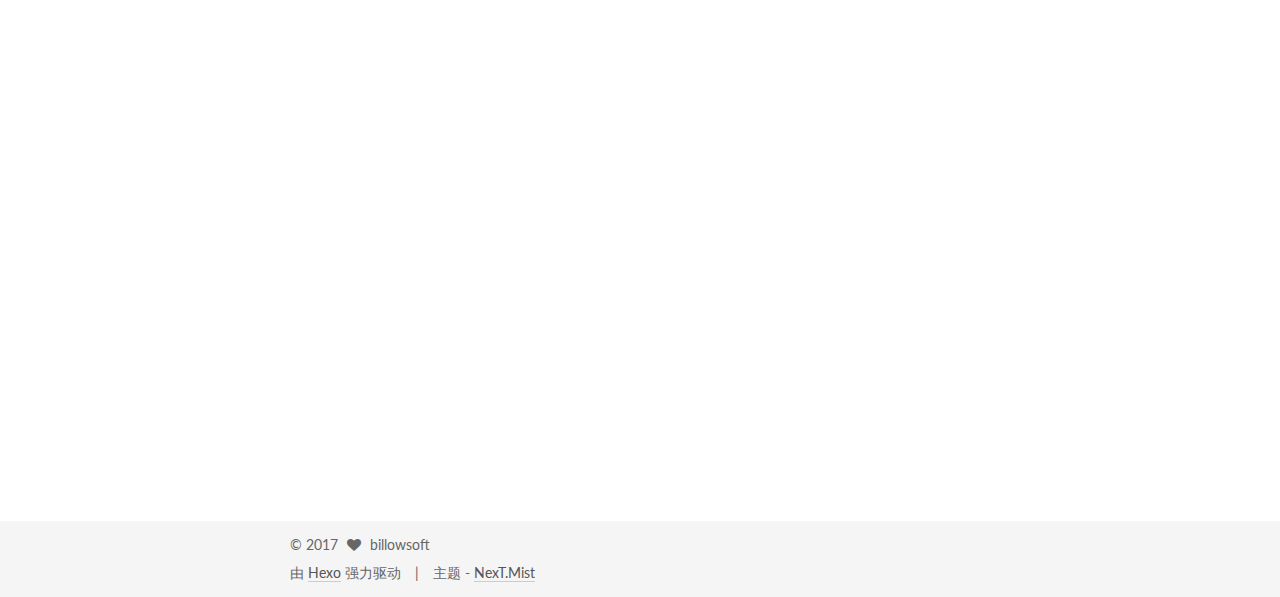
==== commit 8f6c4066: "Site updated: 2017-07-15 16:59:06" ====
--- a/index.html
+++ b/index.html
@@ -71,7 +71,7 @@
 <link href="/css/main.css?v=5.1.0" rel="stylesheet" type="text/css" />
 
 
-  <meta name="keywords" content="Hexo, NexT" />
+  <meta name="keywords" content="Hexo, World" />
 
 
 
@@ -432,6 +432,7 @@
 <p>Umpqua银行还采取多种措施以更好地融入社区，如发掘当地音乐项目，与美国西北地区有潜力的音乐家合作，将其作品放到专门的网站，供客户下载；设立基金，帮助俄勒冈地区的年轻人增加音乐教育和修养。</p>
 <p>Umpqua银行还坚持与当地企业共同发展的原则，与许多当地中小企业签订协议，采购其产品作为网点礼物；或者将自己的门店作为当地企业产品展示和销售的平台，为当地企业的产品提供展台，帮助当地企业实现产品的直销。</p>
 <p>Umpqua银行独特的网点设计和与众不同的客户体验使其获得巨大的成功，也给美国银行业带来巨大冲击，不仅中小银行，许多大型银行也纷纷效仿。</p>
+<p><a href="http://www.bankpeixun.com/3488.html" target="_blank" rel="external">原文链接</a></p>
 
           
         
@@ -809,10 +810,10 @@
             
             
             <div class="site-state-item site-state-tags">
-              
+              <a href="/tags/index.html">
                 <span class="site-state-item-count">1</span>
                 <span class="site-state-item-name">标签</span>
-              
+              </a>
             </div>
           
 
--- a/css/main.css
+++ b/css/main.css
@@ -1691,7 +1691,7 @@
   width: 4px;
   height: 4px;
   border-radius: 50%;
-  background: #ffb09d;
+  background: #6326ff;
 }
 .links-of-blogroll {
   font-size: 13px;
